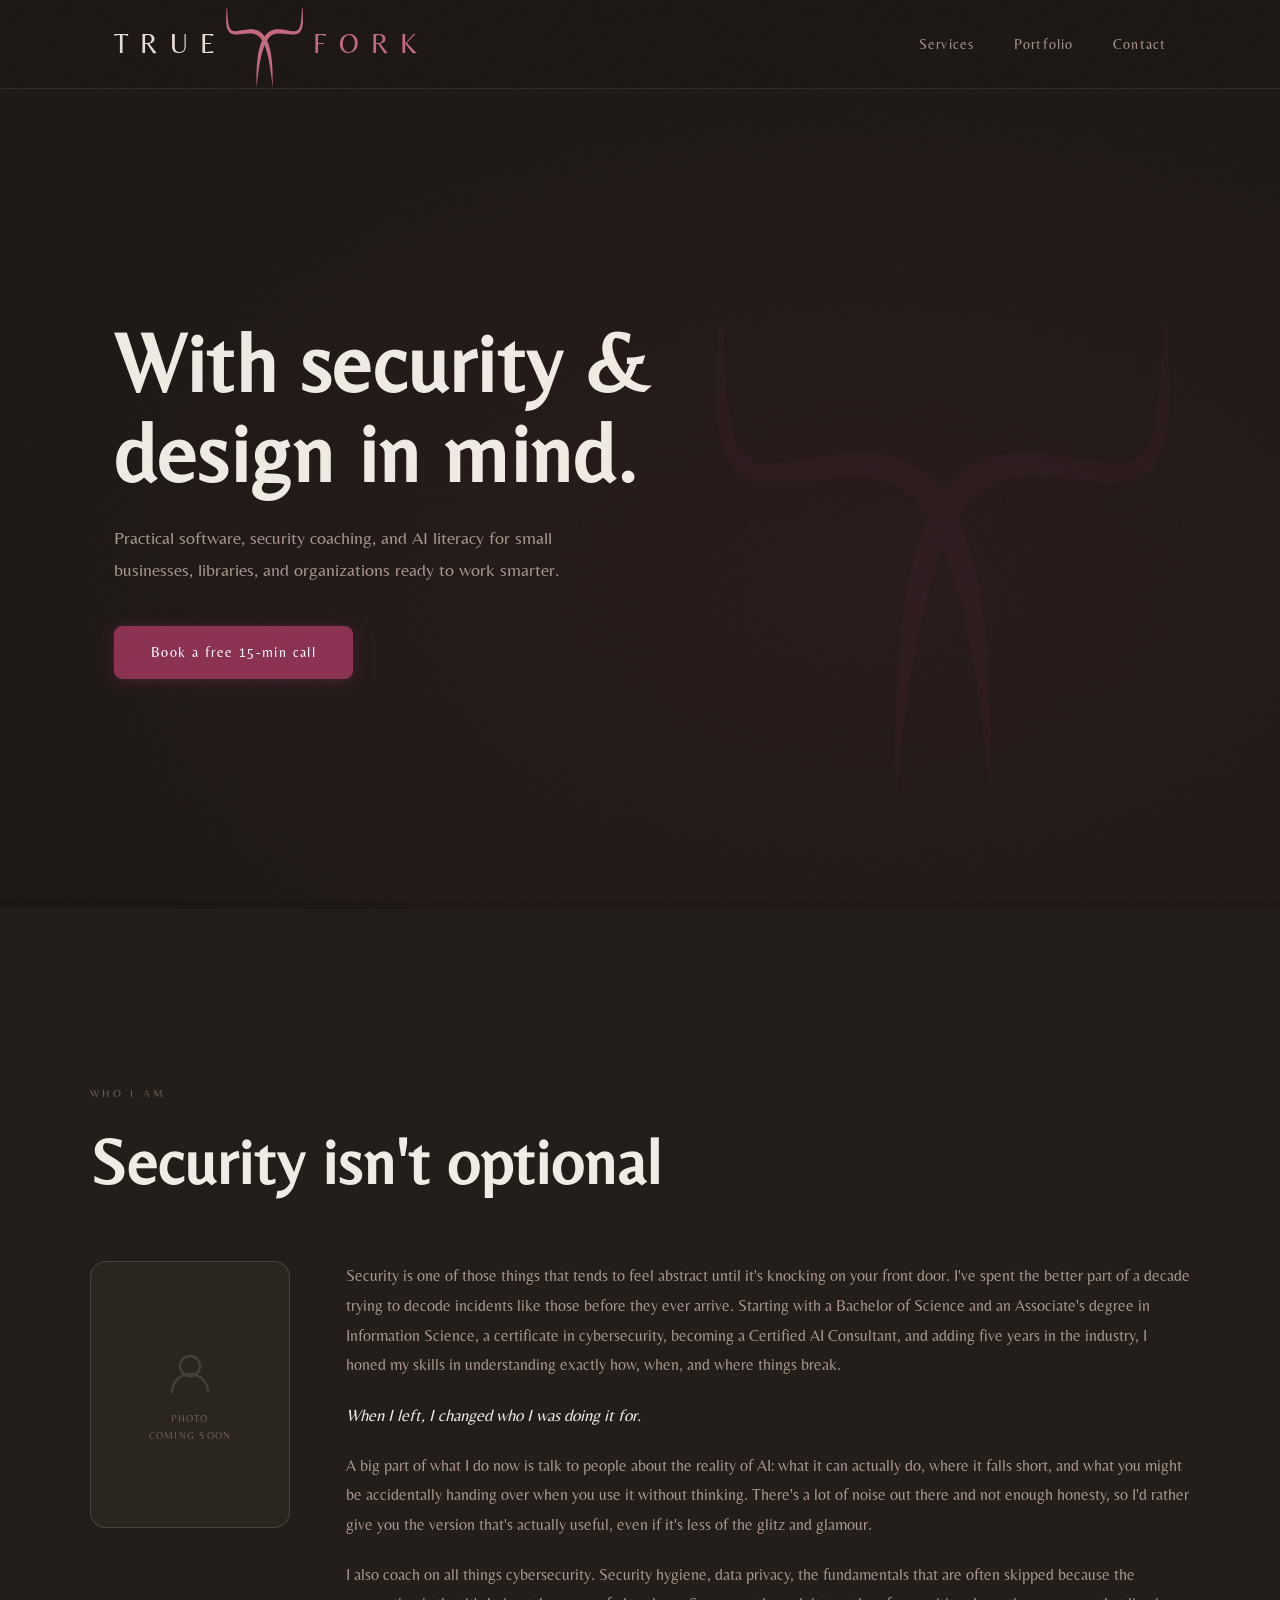
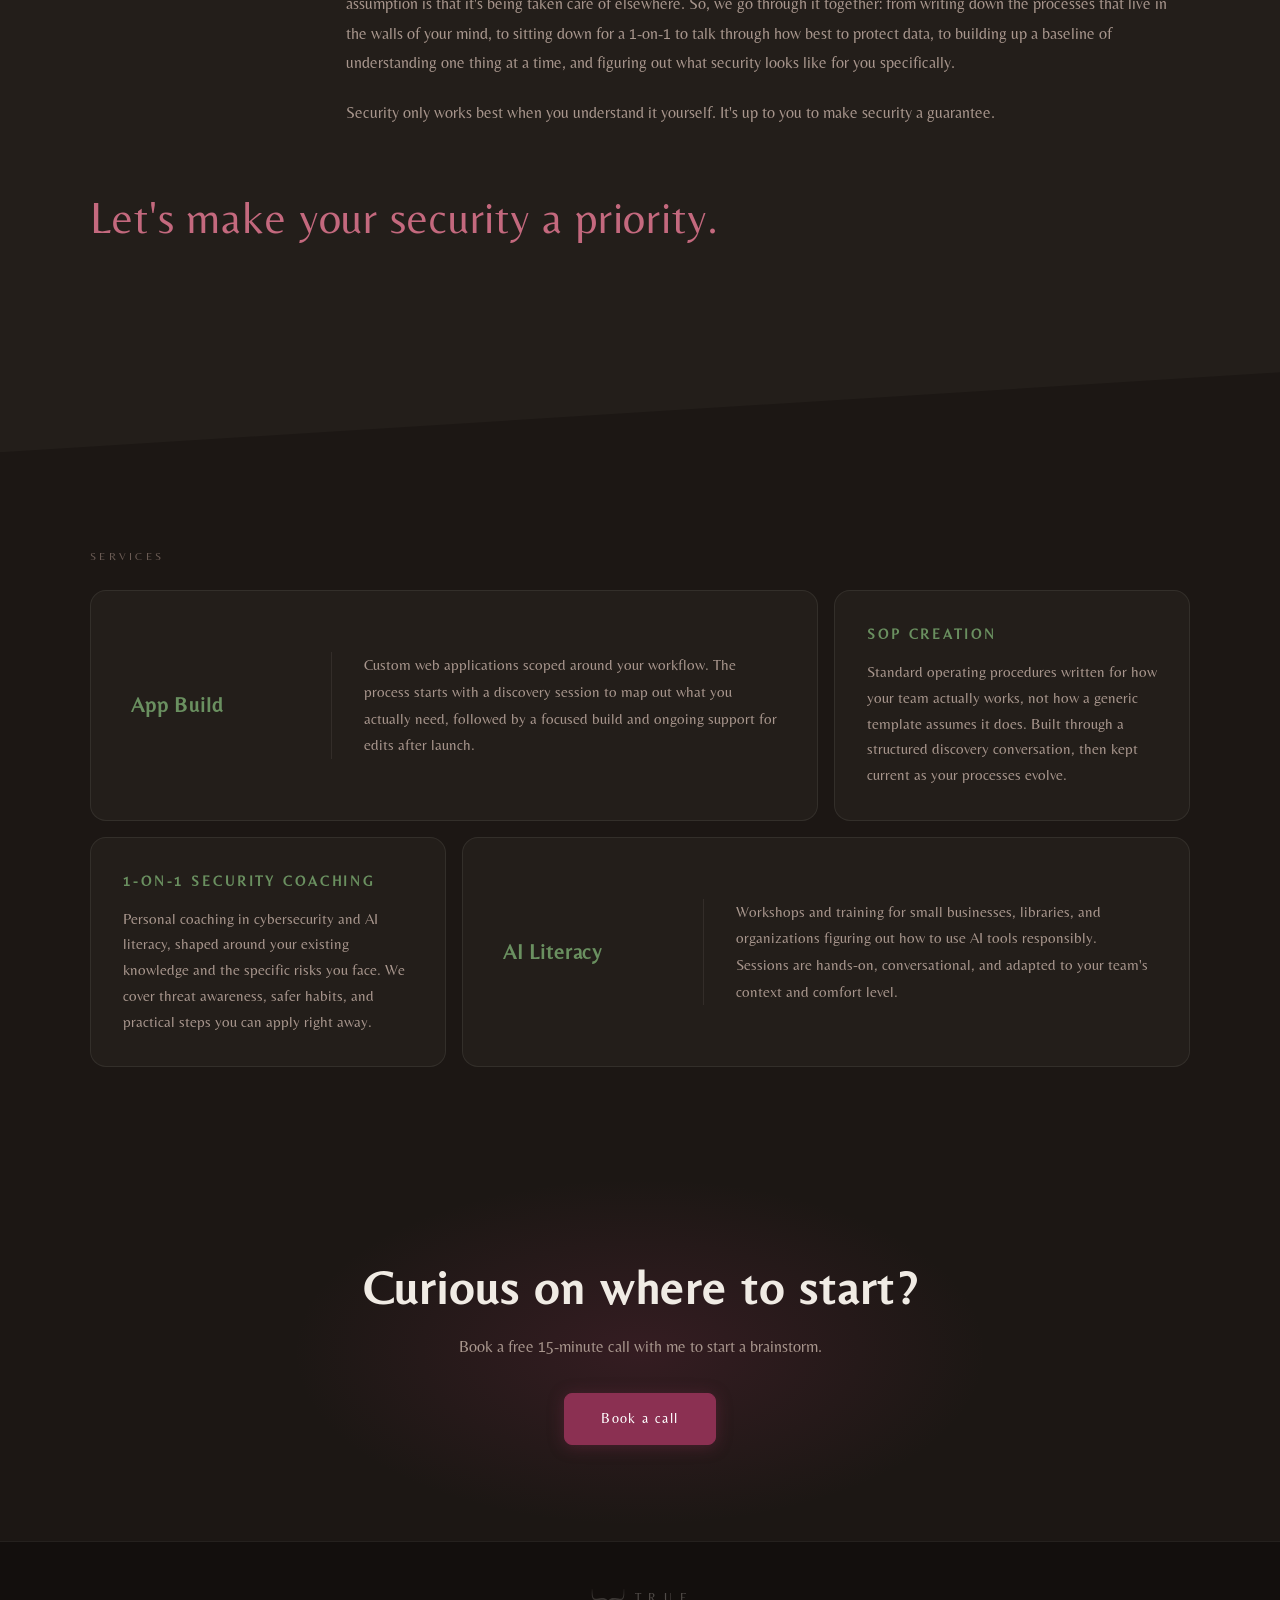
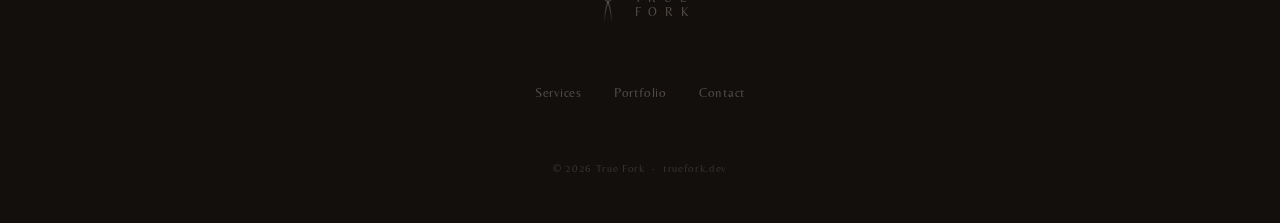
==== index.html @ 31371f42 "deploy: theselfstudy/truefork-src@282e611e99841d359eaeb8f380837d7faf328e7d" ====
<!DOCTYPE html>
<html lang="en">
<head>
  <meta charset="UTF-8">
  <meta name="viewport" content="width=device-width, initial-scale=1.0">
  <title>True Fork | With security &amp; design in mind.</title>
  <meta name="description" content="App development, SOP creation, security coaching, and AI literacy for small businesses, libraries, and organizations.">
  <link rel="preconnect" href="https://fonts.googleapis.com">
  <link rel="preconnect" href="https://fonts.gstatic.com" crossorigin>
  <link href="https://fonts.googleapis.com/css2?family=Belleza&display=swap" rel="stylesheet">
  <link rel="stylesheet" href="css/styles.css">
</head>
<body>

  <!-- ==================== HEADER ==================== -->
  <header>
    <nav>
      <a href="/" class="logo-link" aria-label="True Fork home">
        <span class="logo-true">T R U E</span>
        <svg class="logo-icon"
             id="fork-icon"
             viewBox="300 0 1200 1640"
             aria-hidden="true"
             focusable="false">
          <g class="tine-right">
          <path fill="currentColor" d="M1360.76,364.989l8.126,0.435c-0.099,1.333 -0.309,2.656 -0.408,3.988c-0.057,0.761 0.027,9.895 0.034,10.756c0.445,48.872 4.826,104.876 3.617,151.304c-1.654,63.552 -11.908,129.095 -62.617,156.01c-21.771,11.555 -42.832,11.836 -58.944,11.886c-34.491,0.108 -71.457,-4.331 -91.075,-6.533c-28.966,-3.252 -52.44,-5.823 -80.057,-6.206c-36.338,-0.504 -61.518,4.913 -83.503,14.813c-7.987,3.597 -27.406,13.107 -47.825,34.88c-1.133,1.209 -8.478,9.078 -16.068,19.234c-1.731,2.316 -9.658,12.922 -19.64,30.337c-3.822,6.668 -9.982,17.74 -19.67,39.404c-17.604,39.368 -28.422,77.781 -33.701,96.093c-12.764,44.276 -20.83,84 -26.016,109.715c-8.84,43.833 -14.304,79.631 -18.372,105.902c-11.871,76.682 -18.537,142.936 -21.925,175.036c-3.011,28.543 -5.079,50.992 -5.986,60.674c-1.429,-50.893 -1.626,-76.208 -1.585,-104.517c0.081,-56.565 1.423,-103.398 3.264,-141.899c0.281,-5.879 3.644,-68.616 10.134,-121.2c5.648,-45.767 11.76,-78.723 16.229,-100.288c0.011,-0.05 2.773,-13.076 6.826,-29.117c9.317,-36.87 18.413,-62.193 24.516,-77.783c3.023,-7.723 7.289,-17.107 7.959,-18.579c10.995,-24.183 19.922,-38.205 23.946,-44.453c13.939,-21.641 25.486,-33.844 30.56,-39.109c16.595,-17.219 34.011,-30.144 53.539,-40.058c13.611,-6.91 38.894,-17.978 78.789,-20.972c30.004,-2.252 57.022,0.932 64.73,1.81c29.343,3.346 59.828,9.209 94.956,14.944c9.422,1.538 37.754,6.133 62.861,6.927c28.581,0.904 43.603,-11.053 53.256,-23.536c23.376,-30.23 30.041,-85.275 33.849,-126.946c4.082,-44.665 5.55,-96.322 9.762,-137.424c0.079,-0.774 0.097,-0.769 0.158,-1.529c0.159,-1.998 0.122,-1.997 0.281,-3.999Z"/>
          </g>
          <g class="tine-left">
          <path fill="currentColor" d="M406.214,365.424l8.126,-0.435c0.106,1.332 0.175,2.667 0.281,3.999c0.341,4.285 1.777,14.244 4.4,57.335c1.86,30.554 3.756,69.145 7.913,105.045c7.513,64.87 23.005,109.754 56.305,122.741c14.143,5.516 28.584,4.4 36.515,3.932c25.348,-1.499 49.199,-5.56 76.808,-10.23c30.866,-5.222 66.692,-11.772 97.317,-13.362c29.551,-1.534 69.853,-0.389 108.245,16.173c28.98,12.503 48.027,29.117 58.737,39.478c13.417,12.98 22.514,24.868 29.202,34.361c13.097,18.59 20.983,34.289 23.956,40.206c1.296,2.58 8.105,16.135 14.83,32.897c4.937,12.305 9.71,26.765 10.486,29.116c9.825,29.768 16.525,57.743 20.7,76.763c0.059,0.266 2.55,11.917 5.495,28.238c8.606,47.699 12.738,87.889 13.528,95.57c4.109,39.963 6.839,80.965 8.006,107.119c0.593,13.294 3.494,78.307 2.801,166.323c-0.142,18.168 -0.844,47.202 -0.943,51.306c-0.243,10.073 -0.253,10.068 -0.552,20.718c-1.725,-18.416 -2.773,-30.44 -8.54,-84.897c-9.404,-88.802 -18.201,-143.274 -22.113,-168.454c-7.161,-46.094 -13.467,-78.134 -19.647,-107.93c-10.901,-52.556 -20.367,-84.496 -25.337,-101.569c-14.812,-50.886 -28.217,-80.199 -35.655,-96.13c-3.654,-7.828 -10.92,-22.993 -22.711,-41.688c-2.382,-3.777 -11.103,-17.705 -24.84,-32.968c-6.538,-7.263 -21.814,-23.18 -44.063,-34.606c-20.844,-10.705 -40.498,-13.969 -44.41,-14.656c-18.792,-3.3 -37.742,-3.709 -60.22,-2.775c-33.049,1.374 -67.903,6.51 -98.116,9.288c-7.946,0.731 -42.134,4.01 -71.552,2.764c-20.781,-0.881 -60.896,-6.964 -85.302,-52.268c-18.042,-33.49 -22.562,-79.116 -23.099,-126.616c-0.363,-32.143 2.544,-85.875 3.442,-119.583c0.386,-14.491 0.421,-23.715 0.417,-29.692c-0.001,-1.403 0.007,-1.403 -0.002,-1.525c-0.149,-2.002 -0.259,-1.988 -0.408,-3.988Z"/>
          </g>
        </svg>
        <span class="logo-fork">F O R K</span>
      </a>

      <button class="nav-toggle" aria-label="Toggle navigation" aria-expanded="false">
        <span></span>
        <span></span>
        <span></span>
      </button>

      <ul class="nav-links" role="list">
        <li><a href="#services">Services</a></li>
        <li><a href="portfolio.html">Portfolio</a></li>
        <li><a href="#contact">Contact</a></li>
      </ul>
    </nav>
  </header>

  <!-- ==================== MAIN ==================== -->
  <main>

    <!-- Hero -->
    <section class="hero">
      <div class="hero-content">
        <h1>With security &amp; design in mind.</h1>
        <p>Practical software, security coaching, and AI literacy for small businesses, libraries, and organizations ready to work smarter.</p>
        <a href="https://tidycal.com/truefork" class="btn btn-primary">Book a free 15-min call</a>
      </div>

      <!-- Large ghosted fork — decorative right anchor -->
      <div class="hero-decoration" aria-hidden="true">
        <svg viewBox="300 0 1200 1640" focusable="false">
          <path fill="currentColor" d="M1360.76,364.989l8.126,0.435c-0.099,1.333 -0.309,2.656 -0.408,3.988c-0.057,0.761 0.027,9.895 0.034,10.756c0.445,48.872 4.826,104.876 3.617,151.304c-1.654,63.552 -11.908,129.095 -62.617,156.01c-21.771,11.555 -42.832,11.836 -58.944,11.886c-34.491,0.108 -71.457,-4.331 -91.075,-6.533c-28.966,-3.252 -52.44,-5.823 -80.057,-6.206c-36.338,-0.504 -61.518,4.913 -83.503,14.813c-7.987,3.597 -27.406,13.107 -47.825,34.88c-1.133,1.209 -8.478,9.078 -16.068,19.234c-1.731,2.316 -9.658,12.922 -19.64,30.337c-3.822,6.668 -9.982,17.74 -19.67,39.404c-17.604,39.368 -28.422,77.781 -33.701,96.093c-12.764,44.276 -20.83,84 -26.016,109.715c-8.84,43.833 -14.304,79.631 -18.372,105.902c-11.871,76.682 -18.537,142.936 -21.925,175.036c-3.011,28.543 -5.079,50.992 -5.986,60.674c-1.429,-50.893 -1.626,-76.208 -1.585,-104.517c0.081,-56.565 1.423,-103.398 3.264,-141.899c0.281,-5.879 3.644,-68.616 10.134,-121.2c5.648,-45.767 11.76,-78.723 16.229,-100.288c0.011,-0.05 2.773,-13.076 6.826,-29.117c9.317,-36.87 18.413,-62.193 24.516,-77.783c3.023,-7.723 7.289,-17.107 7.959,-18.579c10.995,-24.183 19.922,-38.205 23.946,-44.453c13.939,-21.641 25.486,-33.844 30.56,-39.109c16.595,-17.219 34.011,-30.144 53.539,-40.058c13.611,-6.91 38.894,-17.978 78.789,-20.972c30.004,-2.252 57.022,0.932 64.73,1.81c29.343,3.346 59.828,9.209 94.956,14.944c9.422,1.538 37.754,6.133 62.861,6.927c28.581,0.904 43.603,-11.053 53.256,-23.536c23.376,-30.23 30.041,-85.275 33.849,-126.946c4.082,-44.665 5.55,-96.322 9.762,-137.424c0.079,-0.774 0.097,-0.769 0.158,-1.529c0.159,-1.998 0.122,-1.997 0.281,-3.999Z"/>
          <path fill="currentColor" d="M406.214,365.424l8.126,-0.435c0.106,1.332 0.175,2.667 0.281,3.999c0.341,4.285 1.777,14.244 4.4,57.335c1.86,30.554 3.756,69.145 7.913,105.045c7.513,64.87 23.005,109.754 56.305,122.741c14.143,5.516 28.584,4.4 36.515,3.932c25.348,-1.499 49.199,-5.56 76.808,-10.23c30.866,-5.222 66.692,-11.772 97.317,-13.362c29.551,-1.534 69.853,-0.389 108.245,16.173c28.98,12.503 48.027,29.117 58.737,39.478c13.417,12.98 22.514,24.868 29.202,34.361c13.097,18.59 20.983,34.289 23.956,40.206c1.296,2.58 8.105,16.135 14.83,32.897c4.937,12.305 9.71,26.765 10.486,29.116c9.825,29.768 16.525,57.743 20.7,76.763c0.059,0.266 2.55,11.917 5.495,28.238c8.606,47.699 12.738,87.889 13.528,95.57c4.109,39.963 6.839,80.965 8.006,107.119c0.593,13.294 3.494,78.307 2.801,166.323c-0.142,18.168 -0.844,47.202 -0.943,51.306c-0.243,10.073 -0.253,10.068 -0.552,20.718c-1.725,-18.416 -2.773,-30.44 -8.54,-84.897c-9.404,-88.802 -18.201,-143.274 -22.113,-168.454c-7.161,-46.094 -13.467,-78.134 -19.647,-107.93c-10.901,-52.556 -20.367,-84.496 -25.337,-101.569c-14.812,-50.886 -28.217,-80.199 -35.655,-96.13c-3.654,-7.828 -10.92,-22.993 -22.711,-41.688c-2.382,-3.777 -11.103,-17.705 -24.84,-32.968c-6.538,-7.263 -21.814,-23.18 -44.063,-34.606c-20.844,-10.705 -40.498,-13.969 -44.41,-14.656c-18.792,-3.3 -37.742,-3.709 -60.22,-2.775c-33.049,1.374 -67.903,6.51 -98.116,9.288c-7.946,0.731 -42.134,4.01 -71.552,2.764c-20.781,-0.881 -60.896,-6.964 -85.302,-52.268c-18.042,-33.49 -22.562,-79.116 -23.099,-126.616c-0.363,-32.143 2.544,-85.875 3.442,-119.583c0.386,-14.491 0.421,-23.715 0.417,-29.692c-0.001,-1.403 0.007,-1.403 -0.002,-1.525c-0.149,-2.002 -0.259,-1.988 -0.408,-3.988Z"/>
        </svg>
      </div>
    </section>

    <!-- Who I Am -->
    <section class="who-i-am">
      <div class="who-i-am-inner">

        <div class="who-i-am-lead">
          <span class="section-label">Who I Am</span>
          <h2 class="who-i-am-headline">Security isn't optional</h2>
        </div>

        <div class="who-i-am-columns">
          <div class="who-i-am-photo-wrap" aria-label="Photo placeholder">
            <svg width="52" height="52" viewBox="0 0 52 52" fill="none" aria-hidden="true">
              <circle cx="26" cy="20" r="10" stroke="currentColor" stroke-width="2.5"/>
              <path d="M8 46c0-9.941 8.059-18 18-18s18 8.059 18 18" stroke="currentColor" stroke-width="2.5" stroke-linecap="round"/>
            </svg>
            <span class="who-i-am-photo-label">Photo<br>coming soon</span>
          </div>

          <div class="who-i-am-text-col">
            <p>Security is one of those things that tends to feel abstract until it's knocking on your front door. I've spent the better part of a decade trying to decode incidents like those before they ever arrive. Starting with a Bachelor of Science and an Associate's degree in Information Science, a certificate in cybersecurity, becoming a Certified AI Consultant, and adding five years in the industry, I honed my skills in understanding exactly how, when, and where things break.</p>
            <p class="who-i-am-pivot">When I left, I changed who I was doing it for.</p>
            <p>A big part of what I do now is talk to people about the reality of AI: what it can actually do, where it falls short, and what you might be accidentally handing over when you use it without thinking. There's a lot of noise out there and not enough honesty, so I'd rather give you the version that's actually useful, even if it's less of the glitz and glamour.</p>
            <p>I also coach on all things cybersecurity. Security hygiene, data privacy, the fundamentals that are often skipped because the assumption is that it's being taken care of elsewhere. So, we go through it together: from writing down the processes that live in the walls of your mind, to sitting down for a 1-on-1 to talk through how best to protect data, to building up a baseline of understanding one thing at a time, and figuring out what security looks like for you specifically.</p>
            <p>Security only works best when you understand it yourself. It's up to you to make security a guarantee.</p>
          </div>
        </div>

        <p class="who-i-am-coda">Let's make your security a priority.</p>

      </div>
    </section>

    <!-- Services -->
    <section id="services" class="services">
      <div class="services-inner">
        <span class="section-label">Services</span>
        <div class="services-bento">

          <article class="service-card">
            <h3 class="service-name">App Build</h3>
            <p class="service-desc">Custom web applications scoped around your workflow. The process starts with a discovery session to map out what you actually need, followed by a focused build and ongoing support for edits after launch.</p>
          </article>

          <article class="service-card">
            <h3 class="service-name">SOP Creation</h3>
            <p class="service-desc">Standard operating procedures written for how your team actually works, not how a generic template assumes it does. Built through a structured discovery conversation, then kept current as your processes evolve.</p>
          </article>

          <article class="service-card">
            <h3 class="service-name">1-on-1 Security Coaching</h3>
            <p class="service-desc">Personal coaching in cybersecurity and AI literacy, shaped around your existing knowledge and the specific risks you face. We cover threat awareness, safer habits, and practical steps you can apply right away.</p>
          </article>

          <article class="service-card">
            <h3 class="service-name">AI Literacy</h3>
            <p class="service-desc">Workshops and training for small businesses, libraries, and organizations figuring out how to use AI tools responsibly. Sessions are hands-on, conversational, and adapted to your team's context and comfort level.</p>
          </article>

        </div>
      </div>
    </section>

    <!-- Contact / CTA -->
    <section id="contact" class="contact">
      <div class="contact-inner">
        <h2>Curious on where to start?</h2>
        <p>Book a free 15-minute call with me to start a brainstorm.</p>
        <a href="https://tidycal.com/truefork" class="btn btn-primary">Book a call</a>
      </div>
    </section>

  </main>

  <!-- ==================== FOOTER ==================== -->
  <footer>
    <div class="footer-inner">
      <a href="/" class="footer-logo" aria-label="True Fork home">
        <svg viewBox="350 40 1100 1640" aria-hidden="true" focusable="false">
          <path fill="currentColor" d="M1360.76,364.989l8.126,0.435c-0.099,1.333 -0.309,2.656 -0.408,3.988c-0.057,0.761 0.027,9.895 0.034,10.756c0.445,48.872 4.826,104.876 3.617,151.304c-1.654,63.552 -11.908,129.095 -62.617,156.01c-21.771,11.555 -42.832,11.836 -58.944,11.886c-34.491,0.108 -71.457,-4.331 -91.075,-6.533c-28.966,-3.252 -52.44,-5.823 -80.057,-6.206c-36.338,-0.504 -61.518,4.913 -83.503,14.813c-7.987,3.597 -27.406,13.107 -47.825,34.88c-1.133,1.209 -8.478,9.078 -16.068,19.234c-1.731,2.316 -9.658,12.922 -19.64,30.337c-3.822,6.668 -9.982,17.74 -19.67,39.404c-17.604,39.368 -28.422,77.781 -33.701,96.093c-12.764,44.276 -20.83,84 -26.016,109.715c-8.84,43.833 -14.304,79.631 -18.372,105.902c-11.871,76.682 -18.537,142.936 -21.925,175.036c-3.011,28.543 -5.079,50.992 -5.986,60.674c-1.429,-50.893 -1.626,-76.208 -1.585,-104.517c0.081,-56.565 1.423,-103.398 3.264,-141.899c0.281,-5.879 3.644,-68.616 10.134,-121.2c5.648,-45.767 11.76,-78.723 16.229,-100.288c0.011,-0.05 2.773,-13.076 6.826,-29.117c9.317,-36.87 18.413,-62.193 24.516,-77.783c3.023,-7.723 7.289,-17.107 7.959,-18.579c10.995,-24.183 19.922,-38.205 23.946,-44.453c13.939,-21.641 25.486,-33.844 30.56,-39.109c16.595,-17.219 34.011,-30.144 53.539,-40.058c13.611,-6.91 38.894,-17.978 78.789,-20.972c30.004,-2.252 57.022,0.932 64.73,1.81c29.343,3.346 59.828,9.209 94.956,14.944c9.422,1.538 37.754,6.133 62.861,6.927c28.581,0.904 43.603,-11.053 53.256,-23.536c23.376,-30.23 30.041,-85.275 33.849,-126.946c4.082,-44.665 5.55,-96.322 9.762,-137.424c0.079,-0.774 0.097,-0.769 0.158,-1.529c0.159,-1.998 0.122,-1.997 0.281,-3.999Z"/>
          <path fill="currentColor" d="M406.214,365.424l8.126,-0.435c0.106,1.332 0.175,2.667 0.281,3.999c0.341,4.285 1.777,14.244 4.4,57.335c1.86,30.554 3.756,69.145 7.913,105.045c7.513,64.87 23.005,109.754 56.305,122.741c14.143,5.516 28.584,4.4 36.515,3.932c25.348,-1.499 49.199,-5.56 76.808,-10.23c30.866,-5.222 66.692,-11.772 97.317,-13.362c29.551,-1.534 69.853,-0.389 108.245,16.173c28.98,12.503 48.027,29.117 58.737,39.478c13.417,12.98 22.514,24.868 29.202,34.361c13.097,18.59 20.983,34.289 23.956,40.206c1.296,2.58 8.105,16.135 14.83,32.897c4.937,12.305 9.71,26.765 10.486,29.116c9.825,29.768 16.525,57.743 20.7,76.763c0.059,0.266 2.55,11.917 5.495,28.238c8.606,47.699 12.738,87.889 13.528,95.57c4.109,39.963 6.839,80.965 8.006,107.119c0.593,13.294 3.494,78.307 2.801,166.323c-0.142,18.168 -0.844,47.202 -0.943,51.306c-0.243,10.073 -0.253,10.068 -0.552,20.718c-1.725,-18.416 -2.773,-30.44 -8.54,-84.897c-9.404,-88.802 -18.201,-143.274 -22.113,-168.454c-7.161,-46.094 -13.467,-78.134 -19.647,-107.93c-10.901,-52.556 -20.367,-84.496 -25.337,-101.569c-14.812,-50.886 -28.217,-80.199 -35.655,-96.13c-3.654,-7.828 -10.92,-22.993 -22.711,-41.688c-2.382,-3.777 -11.103,-17.705 -24.84,-32.968c-6.538,-7.263 -21.814,-23.18 -44.063,-34.606c-20.844,-10.705 -40.498,-13.969 -44.41,-14.656c-18.792,-3.3 -37.742,-3.709 -60.22,-2.775c-33.049,1.374 -67.903,6.51 -98.116,9.288c-7.946,0.731 -42.134,4.01 -71.552,2.764c-20.781,-0.881 -60.896,-6.964 -85.302,-52.268c-18.042,-33.49 -22.562,-79.116 -23.099,-126.616c-0.363,-32.143 2.544,-85.875 3.442,-119.583c0.386,-14.491 0.421,-23.715 0.417,-29.692c-0.001,-1.403 0.007,-1.403 -0.002,-1.525c-0.149,-2.002 -0.259,-1.988 -0.408,-3.988Z"/>
        </svg>
        <div class="footer-logo-text">
          <span>T R U E</span>
          <span>F O R K</span>
        </div>
      </a>

      <nav aria-label="Footer navigation">
        <ul class="footer-nav">
          <li><a href="#services">Services</a></li>
          <li><a href="portfolio.html">Portfolio</a></li>
          <li><a href="#contact">Contact</a></li>
        </ul>
      </nav>

      <p class="footer-copy">&copy; 2026 True Fork &nbsp;&middot;&nbsp; truefork.dev</p>
    </div>
  </footer>

  <script src="js/main.js"></script>
</body>
</html>
---- css/styles.css ----
/* ============================================================
   TRUE FORK — styles.css
   truefork.dev
   Direction C: Warm luxury dark
   ============================================================ */

:root {
  --draw-speed: 1.2s;

  /* ---- Colors ---- */
  --color-bg:         #1c1714;
  --color-surface:    #231e1a;
  --color-surface-2:  #2b2520;
  --color-border:     rgba(240, 235, 228, 0.08);
  --color-border-mod: rgba(240, 235, 228, 0.15);

  --color-text:       #f0ebe4;
  --color-text-muted: #a8968d;
  --color-text-dim:   #6b5c55;

  --color-accent:     #8B3052;
  --color-teal:       #5B8A9E;
  --color-green:      #6A9060;
  --color-glow:       rgba(139, 48, 82, 0.22);

  /* Logo */
  --logo-true: #e8ddd6;
  --logo-fork: #c4697e;

  /* ---- Typography ---- */
  --font: 'Belleza', Georgia, serif;

  /* ---- Spacing ---- */
  --space-sm: 1rem;
  --space-md: 2rem;
  --space-lg: 4rem;
  --space-xl: 6rem;

  /* ---- Layout ---- */
  --max-w:    1100px;
  --radius:   8px;
  --radius-lg: 16px;
  --diag:     80px;
}

/* ============================================================
   RESET
   ============================================================ */

*, *::before, *::after { box-sizing: border-box; margin: 0; padding: 0; }
html { scroll-behavior: smooth; }

body {
  font-family: var(--font);
  background: var(--color-bg);
  color: var(--color-text);
  line-height: 1.65;
  font-size: 1rem;
}

/* Grain texture overlay */
body::after {
  content: '';
  position: fixed;
  inset: 0;
  z-index: 9998;
  pointer-events: none;
  opacity: 0.038;
  background-image: url("data:image/svg+xml,%3Csvg xmlns=%22http://www.w3.org/2000/svg%22 width=%22300%22 height=%22300%22%3E%3Cfilter id=%22noise%22%3E%3CfeTurbulence type=%22fractalNoise%22 baseFrequency=%220.75%22 numOctaves=%224%22 stitchTiles=%22stitch%22/%3E%3C/filter%3E%3Crect width=%22300%22 height=%22300%22 filter=%22url(%23noise)%22/%3E%3C/svg%3E");
}

img, svg { display: block; max-width: 100%; }
a { color: inherit; }
ul { list-style: none; }
button { cursor: pointer; font-family: inherit; background: none; border: none; }

/* ============================================================
   HEADER / NAV
   ============================================================ */

header {
  position: sticky;
  top: 0;
  z-index: 100;
  background: rgba(28, 23, 20, 0.82);
  backdrop-filter: blur(18px);
  -webkit-backdrop-filter: blur(18px);
  border-bottom: 1px solid var(--color-border);
}

nav {
  max-width: var(--max-w);
  margin: 0 auto;
  padding: 0 1.5rem;
  height: 88px;
  display: flex;
  align-items: center;
  gap: 1.5rem;
  position: relative;
  overflow: hidden;
}

/* ---- Logo ---- */

.logo-link {
  display: flex;
  align-items: center;
  gap: 0;
  text-decoration: none;
  flex-shrink: 0;
}

.logo-icon {
  width: auto;
  height: 130px;
  flex-shrink: 0;
  color: var(--logo-fork);
}

@keyframes tine-reveal {
  from { clip-path: inset(0 100% 0 0); }
  to   { clip-path: inset(0 0%   0 0); }
}

.logo-icon.is-drawing .tine-left {
  animation: tine-reveal calc(var(--draw-speed) * 0.7)
             cubic-bezier(0.4, 0, 0.2, 1) 0s backwards;
}

.logo-icon.is-drawing .tine-right {
  animation: tine-reveal calc(var(--draw-speed) * 0.7)
             cubic-bezier(0.4, 0, 0.2, 1)
             calc(var(--draw-speed) * 0.35) backwards;
}

.logo-true,
.logo-fork {
  line-height: 1;
}

.logo-true {
  font-size: 1.7rem;
  letter-spacing: 0.10em;
  color: var(--logo-true);
}

.logo-fork {
  font-size: 1.7rem;
  letter-spacing: 0.10em;
  color: var(--logo-fork);
}

/* ---- Nav links ---- */

.nav-links {
  display: flex;
  gap: 2.5rem;
  margin-left: auto;
}

.nav-links a {
  text-decoration: none;
  font-size: 0.875rem;
  letter-spacing: 0.08em;
  color: var(--color-text-muted);
  transition: color 0.2s;
  position: relative;
  padding-bottom: 2px;
}

.nav-links a::after {
  content: '';
  position: absolute;
  bottom: 0;
  left: 0;
  width: 0;
  height: 1px;
  background: var(--color-accent);
  transition: width 0.25s ease;
}

.nav-links a:hover                    { color: var(--color-text); }
.nav-links a:hover::after             { width: 100%; }
.nav-links a[aria-current="page"]     { color: var(--color-text); }
.nav-links a[aria-current="page"]::after { width: 100%; }

/* ---- Hamburger ---- */

.nav-toggle {
  display: none;
  flex-direction: column;
  justify-content: center;
  gap: 5px;
  padding: 4px;
  margin-left: auto;
  width: 32px;
  height: 32px;
}

.nav-toggle span {
  display: block;
  width: 22px;
  height: 2px;
  background: var(--color-text-muted);
  border-radius: 2px;
  transition: transform 0.3s ease, opacity 0.3s ease;
}

@media (max-width: 640px) {
  .nav-toggle { display: flex; }

  .nav-links {
    display: none;
    position: absolute;
    top: 100%;
    left: 0;
    right: 0;
    background: rgba(28, 23, 20, 0.97);
    backdrop-filter: blur(18px);
    flex-direction: column;
    gap: 0;
    border-bottom: 1px solid var(--color-border);
    padding: 0.5rem 0;
  }

  .nav-links.is-open { display: flex; }

  .nav-links a {
    display: block;
    padding: 0.875rem 1.5rem;
  }

  .nav-toggle.is-open span:nth-child(1) { transform: translateY(7px)  rotate(45deg);  }
  .nav-toggle.is-open span:nth-child(2) { opacity: 0; transform: scaleX(0); }
  .nav-toggle.is-open span:nth-child(3) { transform: translateY(-7px) rotate(-45deg); }
}

/* ============================================================
   HERO
   ============================================================ */

.hero {
  min-height: 100vh;
  display: flex;
  align-items: center;
  padding: 8rem 0 calc(var(--space-xl) + var(--diag) + 2rem);
  position: relative;
  overflow: hidden;
  background:
    radial-gradient(ellipse 70% 60% at 68% 55%, rgba(139, 48, 82, 0.1) 0%, transparent 100%),
    var(--color-bg);
  clip-path: polygon(0 0, 100% 0, 100% calc(100% - var(--diag)), 0 100%);
}

.hero-content {
  max-width: var(--max-w);
  width: 100%;
  margin: 0 auto;
  padding: 0 1.5rem;
  position: relative;
  z-index: 1;
}

.hero h1 {
  font-size: clamp(2.75rem, 6.5vw, 5.25rem);
  letter-spacing: 0.015em;
  line-height: 1.08;
  color: var(--color-text);
  margin-bottom: 1.5rem;
  max-width: 600px;
}

.hero p {
  font-size: clamp(1rem, 2vw, 1.1rem);
  color: var(--color-text-muted);
  max-width: 460px;
  margin-bottom: 2.5rem;
  line-height: 1.8;
}

/* Large ghosted fork — decorative right-side anchor */
.hero-decoration {
  position: absolute;
  right: 4%;
  top: 50%;
  transform: translateY(-50%);
  width: 44vw;
  max-width: 560px;
  color: var(--color-accent);
  opacity: 0.07;
  pointer-events: none;
  user-select: none;
}

.hero-decoration svg {
  width: 100%;
  height: auto;
}

@media (max-width: 768px) {
  .hero-decoration { opacity: 0.04; width: 70vw; right: -10%; }
}

@media (max-width: 480px) {
  .hero-decoration { display: none; }
}

/* ============================================================
   BUTTONS
   ============================================================ */

.btn {
  display: inline-block;
  padding: 0.85rem 2.25rem;
  font-family: var(--font);
  font-size: 0.875rem;
  letter-spacing: 0.1em;
  text-decoration: none;
  border-radius: var(--radius);
  transition: background 0.2s, color 0.2s, transform 0.15s, box-shadow 0.2s;
  border: 1.5px solid transparent;
}

.btn:hover  { transform: translateY(-2px); }
.btn:active { transform: translateY(0); }

.btn-primary {
  background: var(--color-accent);
  color: #fff;
  border-color: var(--color-accent);
  box-shadow: 0 2px 16px rgba(139, 48, 82, 0.35);
}

.btn-primary:hover {
  background: #9e3660;
  border-color: #9e3660;
  box-shadow: 0 6px 28px rgba(139, 48, 82, 0.5);
}

.btn-outline {
  background: transparent;
  color: var(--color-text);
  border-color: var(--color-border-mod);
}

.btn-outline:hover {
  background: var(--color-surface-2);
  border-color: rgba(240, 235, 228, 0.28);
}

/* ============================================================
   SECTION LABEL (eyebrow)
   ============================================================ */

.section-label {
  display: block;
  font-size: 0.68rem;
  letter-spacing: 0.3em;
  text-transform: uppercase;
  color: var(--color-text-dim);
  margin-bottom: 1.5rem;
}

/* ============================================================
   WHO I AM
   ============================================================ */

.who-i-am {
  background: var(--color-surface);
  padding: calc(var(--space-xl) + var(--diag)) 1.5rem calc(var(--space-xl) + var(--diag) + 2rem);
  margin-top: calc(-1 * var(--diag));
  position: relative;
  clip-path: polygon(0 0, 100% 0, 100% calc(100% - var(--diag)), 0 100%);
}

.who-i-am-inner {
  max-width: var(--max-w);
  margin: 0 auto;
}

.who-i-am-lead {
  margin-bottom: var(--space-lg);
}

.who-i-am-headline {
  font-size: clamp(2.25rem, 5vw, 4rem);
  letter-spacing: 0.015em;
  line-height: 1.1;
  color: var(--color-text);
}

.who-i-am-columns {
  display: grid;
  grid-template-columns: 200px 1fr;
  gap: 3.5rem;
  align-items: start;
  margin-bottom: var(--space-lg);
}

.who-i-am-photo-wrap {
  aspect-ratio: 3/4;
  border: 1px solid var(--color-border-mod);
  border-radius: var(--radius-lg);
  background: var(--color-surface-2);
  display: flex;
  flex-direction: column;
  align-items: center;
  justify-content: center;
  gap: 0.75rem;
  color: var(--color-text-muted);
}

.who-i-am-photo-wrap svg { opacity: 0.22; }

.who-i-am-photo-label {
  font-size: 0.63rem;
  letter-spacing: 0.12em;
  text-transform: uppercase;
  text-align: center;
  line-height: 1.7;
  color: var(--color-text-dim);
}

.who-i-am-text-col {
  display: flex;
  flex-direction: column;
  gap: 1.25rem;
}

.who-i-am-text-col p {
  font-size: 1rem;
  color: var(--color-text-muted);
  line-height: 1.85;
}

.who-i-am-pivot {
  font-size: 1.05rem !important;
  color: var(--color-text) !important;
  font-style: italic;
}

.pull-quote {
  font-size: clamp(1.5rem, 3.5vw, 2.5rem);
  letter-spacing: 0.02em;
  line-height: 1.3;
  color: var(--color-accent);
  border-left: 2px solid var(--color-accent);
  padding: 0.25rem 0 0.25rem 1.75rem;
  margin: var(--space-md) 0;
  font-style: italic;
  max-width: 820px;
}

.who-i-am-closer {
  display: flex;
  flex-direction: column;
  gap: 1.25rem;
  max-width: 720px;
}

.who-i-am-closer p {
  font-size: 1rem;
  color: var(--color-text-muted);
  line-height: 1.85;
}

.who-i-am-coda {
  font-size: clamp(1.75rem, 3.5vw, 2.75rem);
  color: var(--logo-fork);
  line-height: 1.2;
  letter-spacing: 0.02em;
  margin-top: 0.5rem;
}

@media (max-width: 640px) {
  .who-i-am-columns {
    grid-template-columns: 1fr;
  }
  .who-i-am-photo-wrap {
    aspect-ratio: 4/3;
    max-width: 200px;
  }
}

/* ============================================================
   SERVICES
   ============================================================ */

.services {
  background: var(--color-bg);
  padding: calc(var(--space-xl) + var(--diag)) 1.5rem var(--space-xl);
  margin-top: calc(-1 * var(--diag));
}

.services-inner {
  max-width: var(--max-w);
  margin: 0 auto;
}

/* Bento grid — diagonal offset layout */
.services-bento {
  display: grid;
  grid-template-columns: repeat(3, 1fr);
  gap: 1rem;
}

.service-card:nth-child(1) { grid-column: span 2; }
.service-card:nth-child(2) { grid-column: span 1; }
.service-card:nth-child(3) { grid-column: span 1; }
.service-card:nth-child(4) { grid-column: span 2; }

.service-card {
  background: var(--color-surface);
  border: 1px solid var(--color-border);
  border-radius: var(--radius-lg);
  padding: 2rem;
  display: flex;
  flex-direction: column;
  gap: 0.75rem;
  opacity: 0;
  transform: translateY(22px);
  transition: border-color 0.25s, box-shadow 0.25s,
              opacity 0.55s ease, transform 0.55s ease;
}

.service-card:hover {
  border-color: rgba(139, 48, 82, 0.3);
  box-shadow: 0 8px 40px rgba(0, 0, 0, 0.4),
              0 0 0 1px rgba(139, 48, 82, 0.1);
}

.service-card.is-visible { opacity: 1; transform: translateY(0); }

.service-card:nth-child(1).is-visible { transition-delay: 0ms; }
.service-card:nth-child(2).is-visible { transition-delay: 100ms; }
.service-card:nth-child(3).is-visible { transition-delay: 200ms; }
.service-card:nth-child(4).is-visible { transition-delay: 300ms; }

@media (max-width: 640px) {
  .services-bento { grid-template-columns: 1fr; }
  .service-card:nth-child(n) { grid-column: span 1; }
}

.service-name {
  font-size: 0.9rem;
  letter-spacing: 0.2em;
  text-transform: uppercase;
  color: var(--color-green);
}

.service-desc {
  font-size: 0.92rem;
  color: var(--color-text-muted);
  line-height: 1.75;
  flex: 1;
}

/* Wide cards (1st and 4th) — horizontal split layout */
.service-card:nth-child(1),
.service-card:nth-child(4) {
  flex-direction: row;
  align-items: center;
  gap: 0;
  padding: 2.25rem 2.5rem;
}

.service-card:nth-child(1) .service-name,
.service-card:nth-child(4) .service-name {
  flex: 0 0 200px;
  font-size: 1.3rem;
  letter-spacing: 0.04em;
  text-transform: none;
  line-height: 1.25;
  padding-right: 2rem;
  padding-top: 0.1rem;
}

.service-card:nth-child(1) .service-desc,
.service-card:nth-child(4) .service-desc {
  flex: 1;
  font-size: 0.95rem;
  border-left: 1px solid var(--color-border);
  padding-left: 2rem;
}

@media (max-width: 640px) {
  .service-card:nth-child(1),
  .service-card:nth-child(4) {
    flex-direction: column;
    padding: 2rem;
    gap: 0.75rem;
  }

  .service-card:nth-child(1) .service-name,
  .service-card:nth-child(4) .service-name {
    flex: unset;
    font-size: 0.78rem;
    letter-spacing: 0.2em;
    text-transform: uppercase;
    padding-right: 0;
    padding-top: 0;
  }

  .service-card:nth-child(1) .service-desc,
  .service-card:nth-child(4) .service-desc {
    border-left: none;
    padding-left: 0;
  }
}

/* ============================================================
   CONTACT / CTA
   ============================================================ */

.contact {
  padding: var(--space-xl) 1.5rem;
  text-align: center;
  position: relative;
  overflow: hidden;
  background: var(--color-bg);
}

/* Burgundy radial glow behind CTA */
.contact::before {
  content: '';
  position: absolute;
  left: 50%;
  top: 50%;
  transform: translate(-50%, -50%);
  width: 700px;
  height: 350px;
  background: radial-gradient(ellipse, var(--color-glow) 0%, transparent 70%);
  pointer-events: none;
}

.contact-inner {
  max-width: 560px;
  margin: 0 auto;
  position: relative;
  z-index: 1;
}

.contact h2 {
  font-size: clamp(1.75rem, 4vw, 3rem);
  letter-spacing: 0.04em;
  color: var(--color-text);
  margin-bottom: 1rem;
  line-height: 1.2;
}

.contact p {
  font-size: 1rem;
  color: var(--color-text-muted);
  margin-bottom: 2rem;
  line-height: 1.75;
}

/* ============================================================
   FOOTER
   ============================================================ */

footer {
  background: #130f0d;
  padding: 2.75rem 1.5rem;
  border-top: 1px solid var(--color-border);
}

.footer-inner {
  max-width: var(--max-w);
  margin: 0 auto;
  display: flex;
  flex-direction: column;
  align-items: center;
  gap: 1.5rem;
}

.footer-logo {
  display: flex;
  align-items: center;
  gap: 0.5rem;
  text-decoration: none;
  height: 38px;
  overflow: hidden;
}

.footer-logo svg {
  width: auto;
  height: 55px;
  color: rgba(240, 235, 228, 0.18);
}

.footer-logo-text {
  display: flex;
  flex-direction: column;
  line-height: 1;
  gap: 0.15em;
}

.footer-logo-text span {
  font-family: var(--font);
  font-size: 0.75rem;
  letter-spacing: 0.2em;
  color: rgba(240, 235, 228, 0.28);
}

.footer-nav {
  display: flex;
  gap: 2rem;
  flex-wrap: wrap;
  justify-content: center;
}

.footer-nav a {
  font-size: 0.8rem;
  letter-spacing: 0.06em;
  text-decoration: none;
  color: rgba(240, 235, 228, 0.28);
  transition: color 0.2s;
}

.footer-nav a:hover { color: rgba(240, 235, 228, 0.7); }

.footer-copy {
  font-size: 0.7rem;
  color: rgba(240, 235, 228, 0.16);
  letter-spacing: 0.06em;
}

/* ============================================================
   PORTFOLIO PAGE
   ============================================================ */

.portfolio-hero {
  padding: var(--space-xl) 1.5rem var(--space-md);
  text-align: center;
  max-width: 680px;
  margin: 0 auto;
}

.portfolio-hero h1 {
  font-size: clamp(1.75rem, 4vw, 3rem);
  letter-spacing: 0.06em;
  color: var(--color-text);
  margin-bottom: 1rem;
}

.portfolio-hero p {
  font-size: 1rem;
  color: var(--color-text-muted);
  line-height: 1.75;
}

.portfolio-grid {
  max-width: 900px;
  margin: 0 auto;
  padding: 0 1.5rem var(--space-xl);
  display: grid;
  gap: 1.25rem;
}

/* ---- App cards ---- */

.app-card {
  background: var(--color-surface);
  border: 1px solid var(--color-border);
  border-radius: var(--radius-lg);
  padding: 2rem;
  display: grid;
  grid-template-columns: 1fr auto;
  gap: 1.5rem;
  align-items: start;
  transition: border-color 0.2s, box-shadow 0.2s;
}

.app-card:hover {
  border-color: rgba(91, 138, 158, 0.3);
  box-shadow: 0 6px 32px rgba(0, 0, 0, 0.4);
}

.app-icon {
  display: inline-flex;
  align-items: center;
  justify-content: center;
  width: 72px;
  height: 72px;
  background: var(--color-surface-2);
  border: 1px solid var(--color-border-mod);
  border-radius: var(--radius);
  margin-bottom: 1.25rem;
  padding: 12px;
  flex-shrink: 0;
}

.app-icon svg {
  filter: brightness(1.7) saturate(1.15);
}

.app-name {
  font-size: 1.15rem;
  letter-spacing: 0.06em;
  color: var(--color-text);
  margin-bottom: 0.4rem;
}

.app-desc {
  font-size: 0.9rem;
  color: var(--color-text-muted);
  line-height: 1.75;
  margin-bottom: 1.1rem;
  max-width: 520px;
}

.app-tags {
  display: flex;
  gap: 0.45rem;
  flex-wrap: wrap;
  margin-bottom: 1.25rem;
}

.tag {
  font-size: 0.68rem;
  letter-spacing: 0.08em;
  text-transform: uppercase;
  padding: 0.25rem 0.65rem;
  border-radius: 999px;
  background: var(--color-surface-2);
  color: var(--color-green);
  border: 1px solid rgba(106, 144, 96, 0.22);
}

.app-links {
  display: flex;
  gap: 0.75rem;
  flex-wrap: wrap;
}

.app-card-meta {
  display: flex;
  flex-direction: column;
  align-items: flex-end;
  gap: 0.5rem;
  padding-top: 0.25rem;
}

.privacy-badge {
  font-size: 0.65rem;
  letter-spacing: 0.1em;
  text-transform: uppercase;
  color: var(--color-text-dim);
  border: 1px solid var(--color-border-mod);
  padding: 0.2rem 0.6rem;
  border-radius: 999px;
  white-space: nowrap;
}

.app-card.coming-soon {
  background: var(--color-bg);
  border-style: dashed;
  border-color: var(--color-border);
}

.app-card.coming-soon .app-name { color: var(--color-text-muted); }

@media (max-width: 540px) {
  .app-card { grid-template-columns: 1fr; }
  .app-card-meta { align-items: flex-start; }
}

/* ============================================================
   REDUCED MOTION
   ============================================================ */

@media (prefers-reduced-motion: reduce) {
  .service-card {
    opacity: 1;
    transform: none;
    transition: border-color 0.2s, box-shadow 0.2s;
  }
}
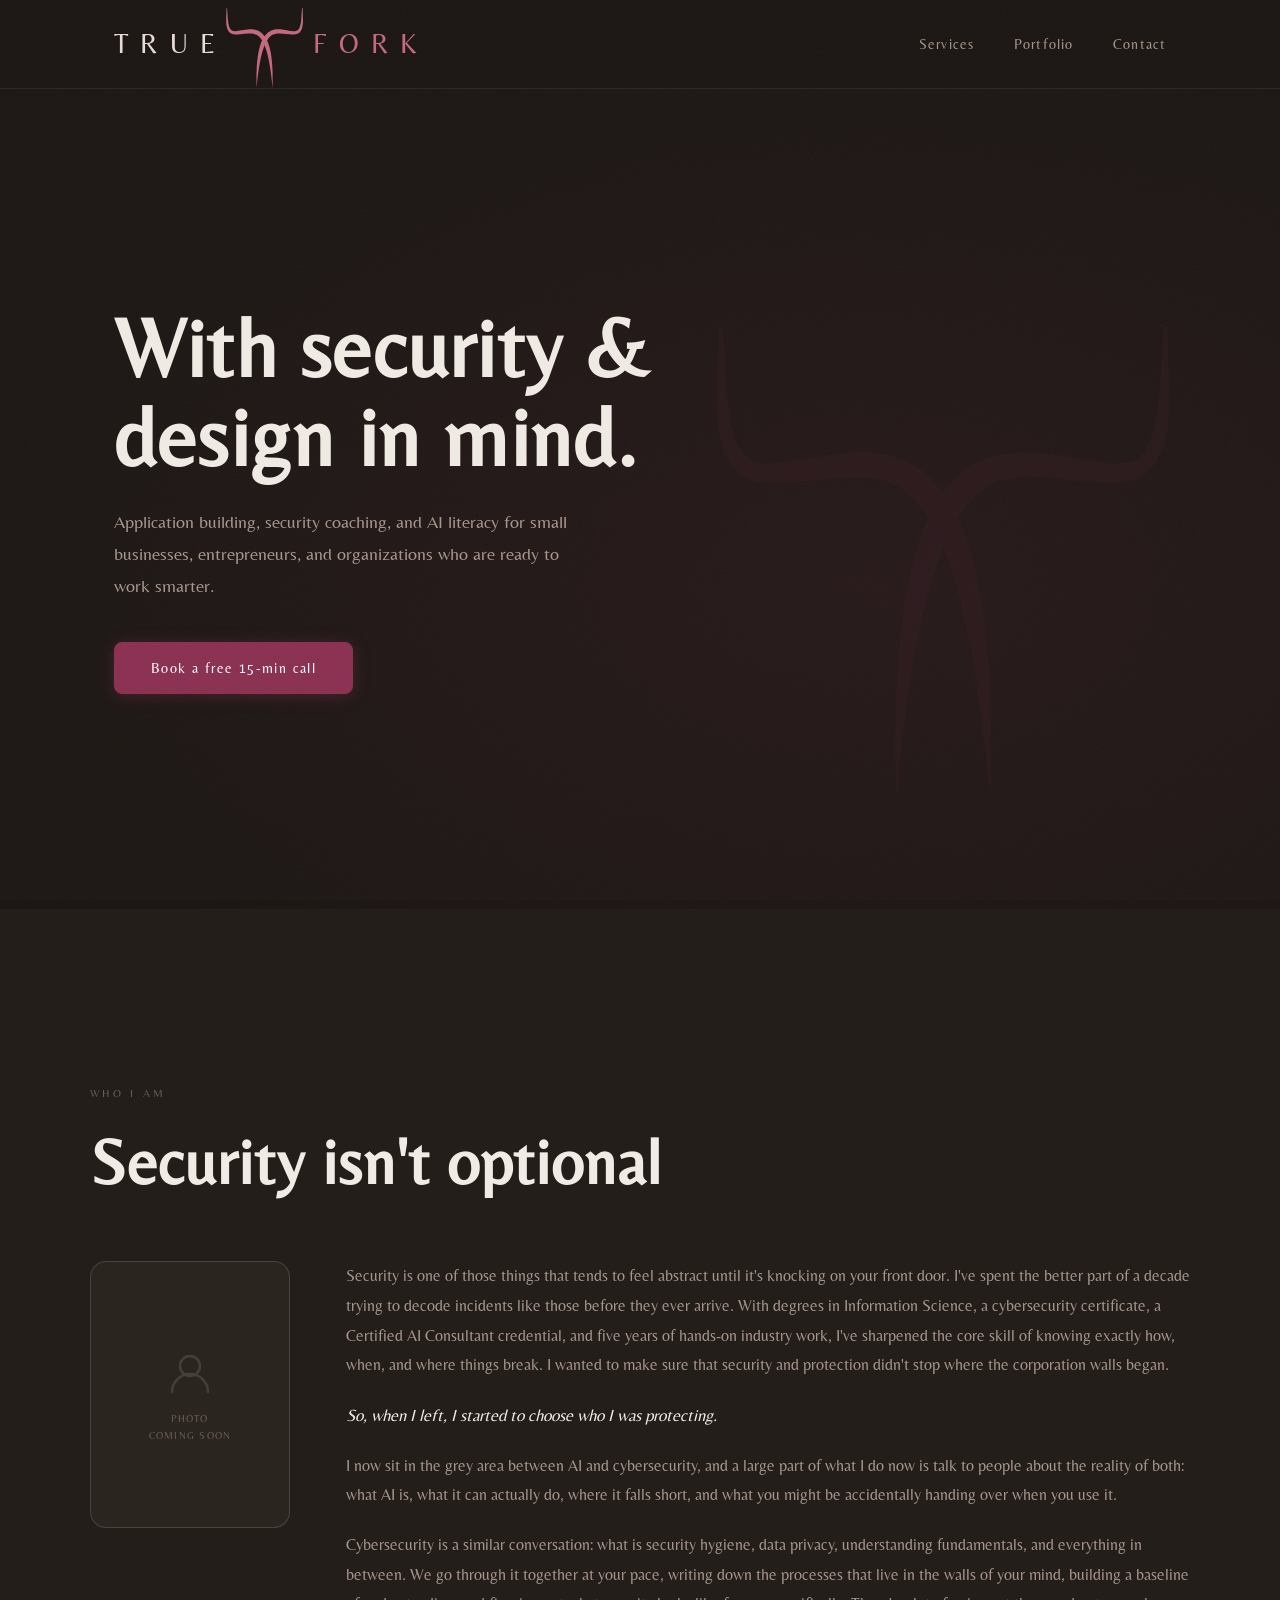
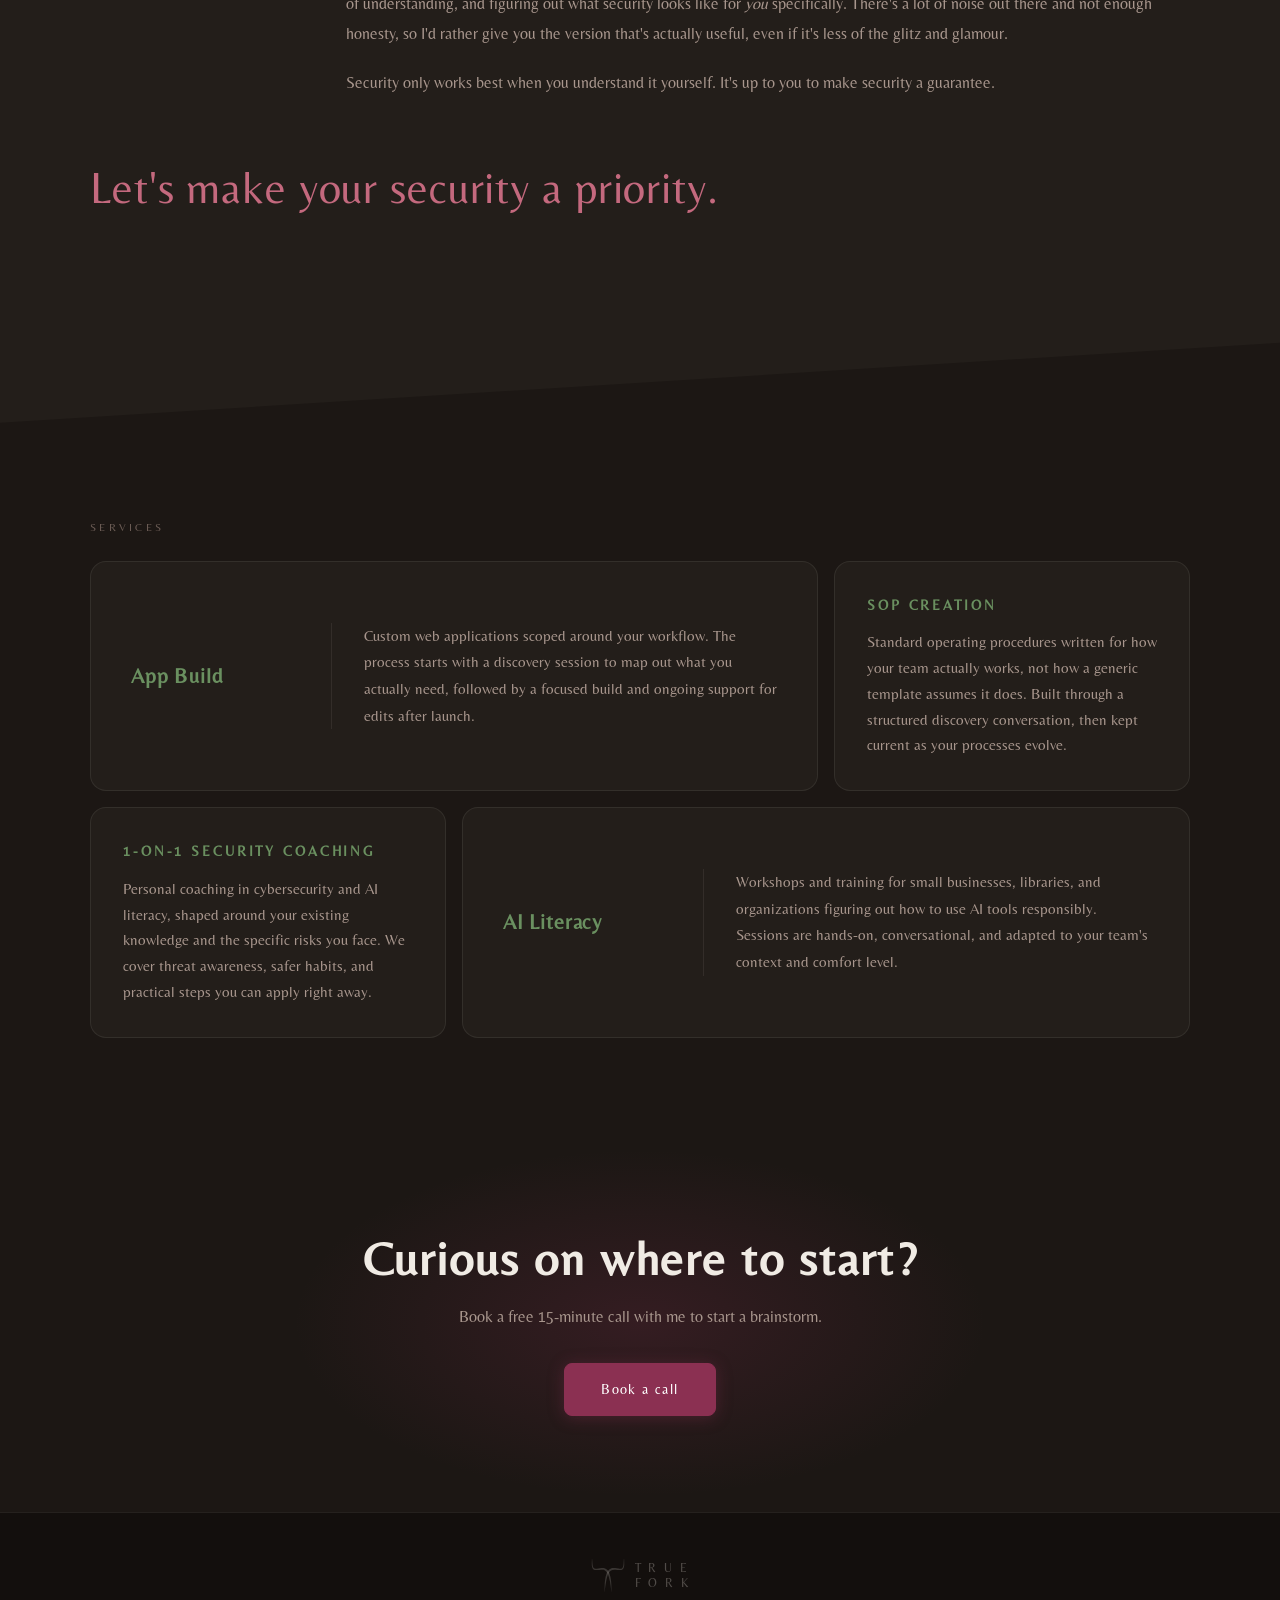
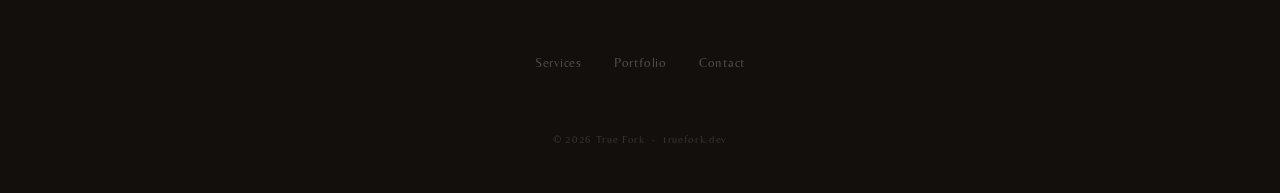
==== commit 128fe0df: "Deploying to main from @ theselfstudy/truefork-src@d04baf1041e30b672db428bcfffe94765e4a7886 🚀" ====
--- a/index.html
+++ b/index.html
@@ -53,7 +53,7 @@
     <section class="hero">
       <div class="hero-content">
         <h1>With security &amp; design in mind.</h1>
-        <p>Practical software, security coaching, and AI literacy for small businesses, libraries, and organizations ready to work smarter.</p>
+        <p>Application building, security coaching, and AI literacy for small businesses, entrepreneurs, and organizations who are ready to work smarter.</p>
         <a href="https://tidycal.com/truefork" class="btn btn-primary">Book a free 15-min call</a>
       </div>
 
@@ -85,10 +85,19 @@
           </div>
 
           <div class="who-i-am-text-col">
-            <p>Security is one of those things that tends to feel abstract until it's knocking on your front door. I've spent the better part of a decade trying to decode incidents like those before they ever arrive. Starting with a Bachelor of Science and an Associate's degree in Information Science, a certificate in cybersecurity, becoming a Certified AI Consultant, and adding five years in the industry, I honed my skills in understanding exactly how, when, and where things break.</p>
-            <p class="who-i-am-pivot">When I left, I changed who I was doing it for.</p>
-            <p>A big part of what I do now is talk to people about the reality of AI: what it can actually do, where it falls short, and what you might be accidentally handing over when you use it without thinking. There's a lot of noise out there and not enough honesty, so I'd rather give you the version that's actually useful, even if it's less of the glitz and glamour.</p>
-            <p>I also coach on all things cybersecurity. Security hygiene, data privacy, the fundamentals that are often skipped because the assumption is that it's being taken care of elsewhere. So, we go through it together: from writing down the processes that live in the walls of your mind, to sitting down for a 1-on-1 to talk through how best to protect data, to building up a baseline of understanding one thing at a time, and figuring out what security looks like for you specifically.</p>
+            <p>Security is one of those things that tends to feel abstract until it's knocking on your front door. 
+              I've spent the better part of a decade trying to decode incidents like those before they ever arrive. 
+              With degrees in Information Science, a cybersecurity certificate, a Certified AI Consultant credential, and five years of hands-on industry work, 
+              I've sharpened the core skill of knowing exactly how, when, and where things break. I wanted to make sure that security and protection didn't stop where the 
+              corporation walls began.</p>
+            <p class="who-i-am-pivot">So, when I left, I started to choose who I was protecting.</p>
+            <p>I now sit in the grey area between AI and cybersecurity, and a large part of what I do now is talk to people about the reality of both: 
+              what AI is, what it can actually do, where it falls short, and what you might be accidentally handing over when you use it.</p>
+            <p>Cybersecurity is a similar conversation: what is security hygiene, data privacy, understanding fundamentals, and everything in between. 
+              We go through it together at your pace, writing down the processes that live in the walls of your mind, building a baseline of understanding, and 
+              figuring out what security looks like for <em>you</em> specifically. 
+              There's a lot of noise out there and not enough honesty, so I'd rather give you the version that's actually useful, even if it's less of the glitz and glamour.</p>
+              
             <p>Security only works best when you understand it yourself. It's up to you to make security a guarantee.</p>
           </div>
         </div>
--- a/css/styles.css
+++ b/css/styles.css
@@ -82,7 +82,7 @@
   position: sticky;
   top: 0;
   z-index: 100;
-  background: rgba(28, 23, 20, 0.82);
+  background: rgba(28, 23, 20, 0.97);
   backdrop-filter: blur(18px);
   -webkit-backdrop-filter: blur(18px);
   border-bottom: 1px solid var(--color-border);
@@ -208,6 +208,7 @@
 
 @media (max-width: 640px) {
   .nav-toggle { display: flex; }
+  nav { overflow: visible; }
 
   .nav-links {
     display: none;
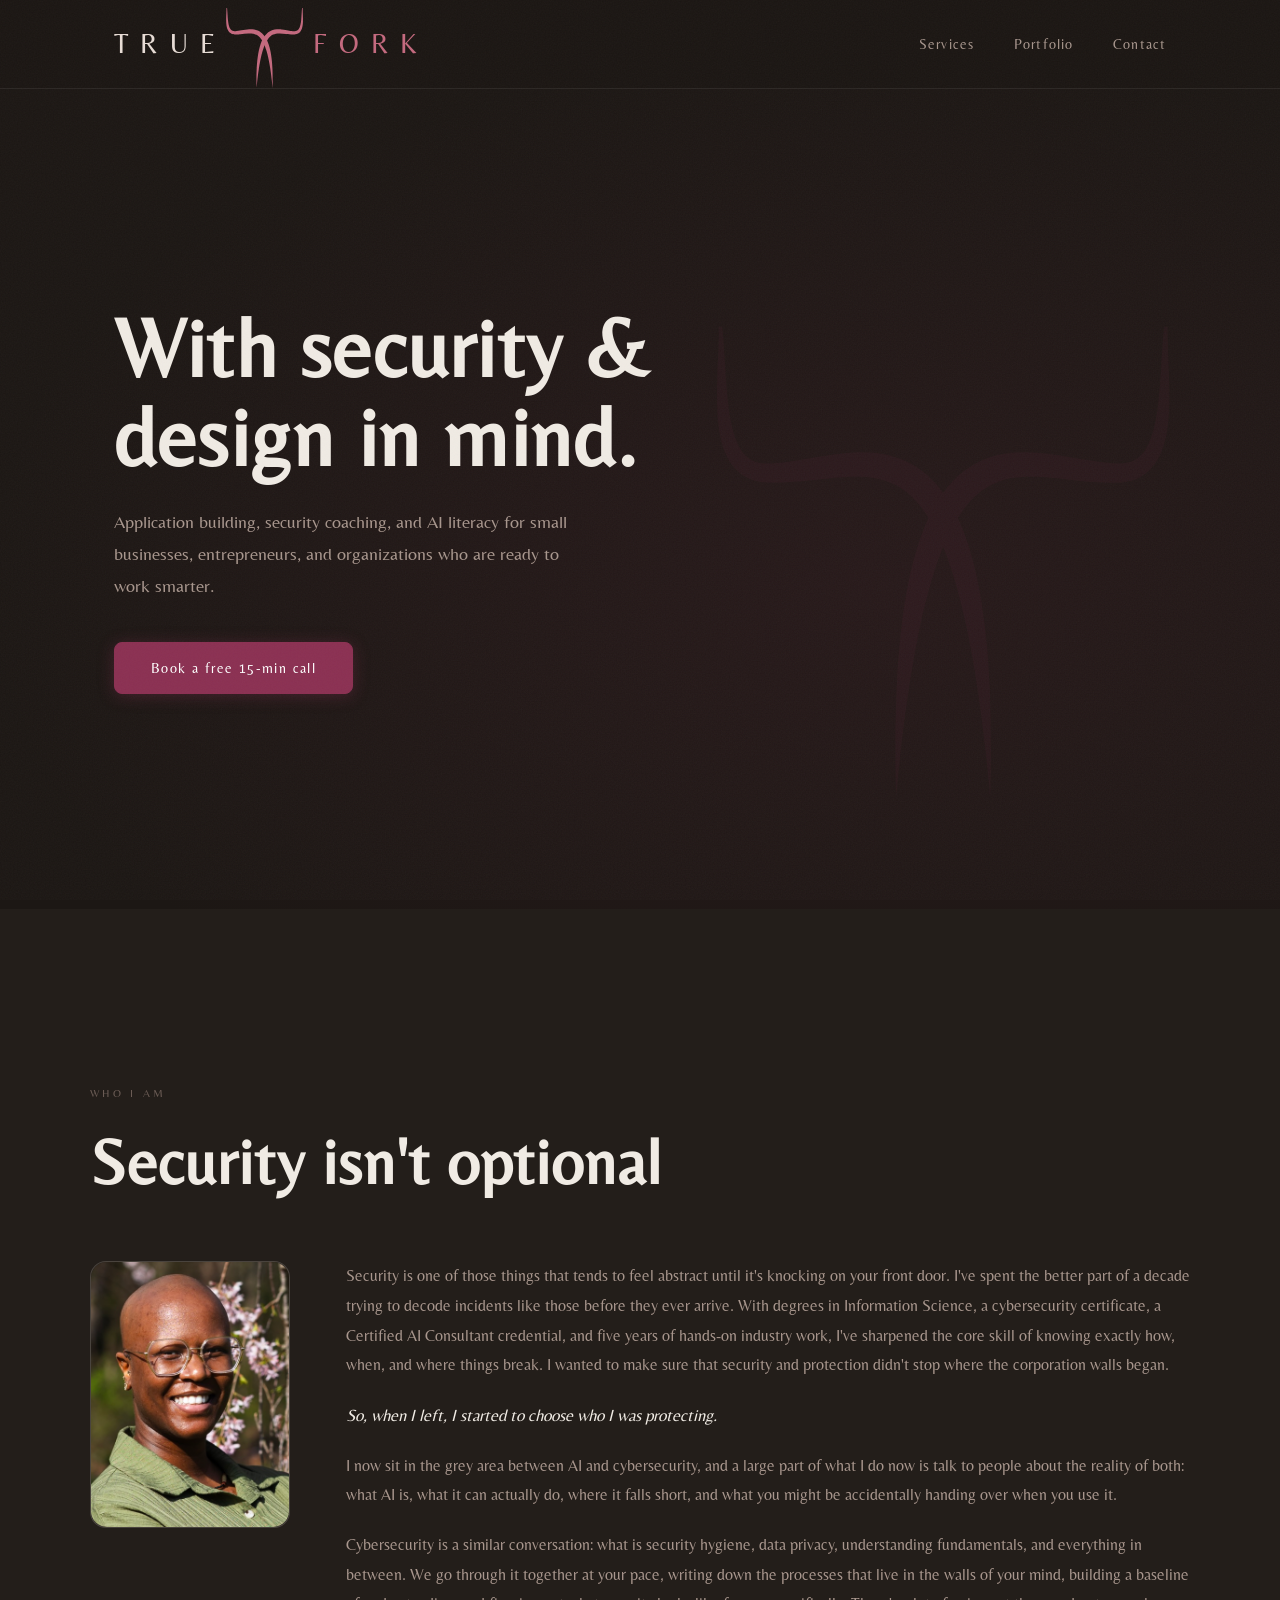
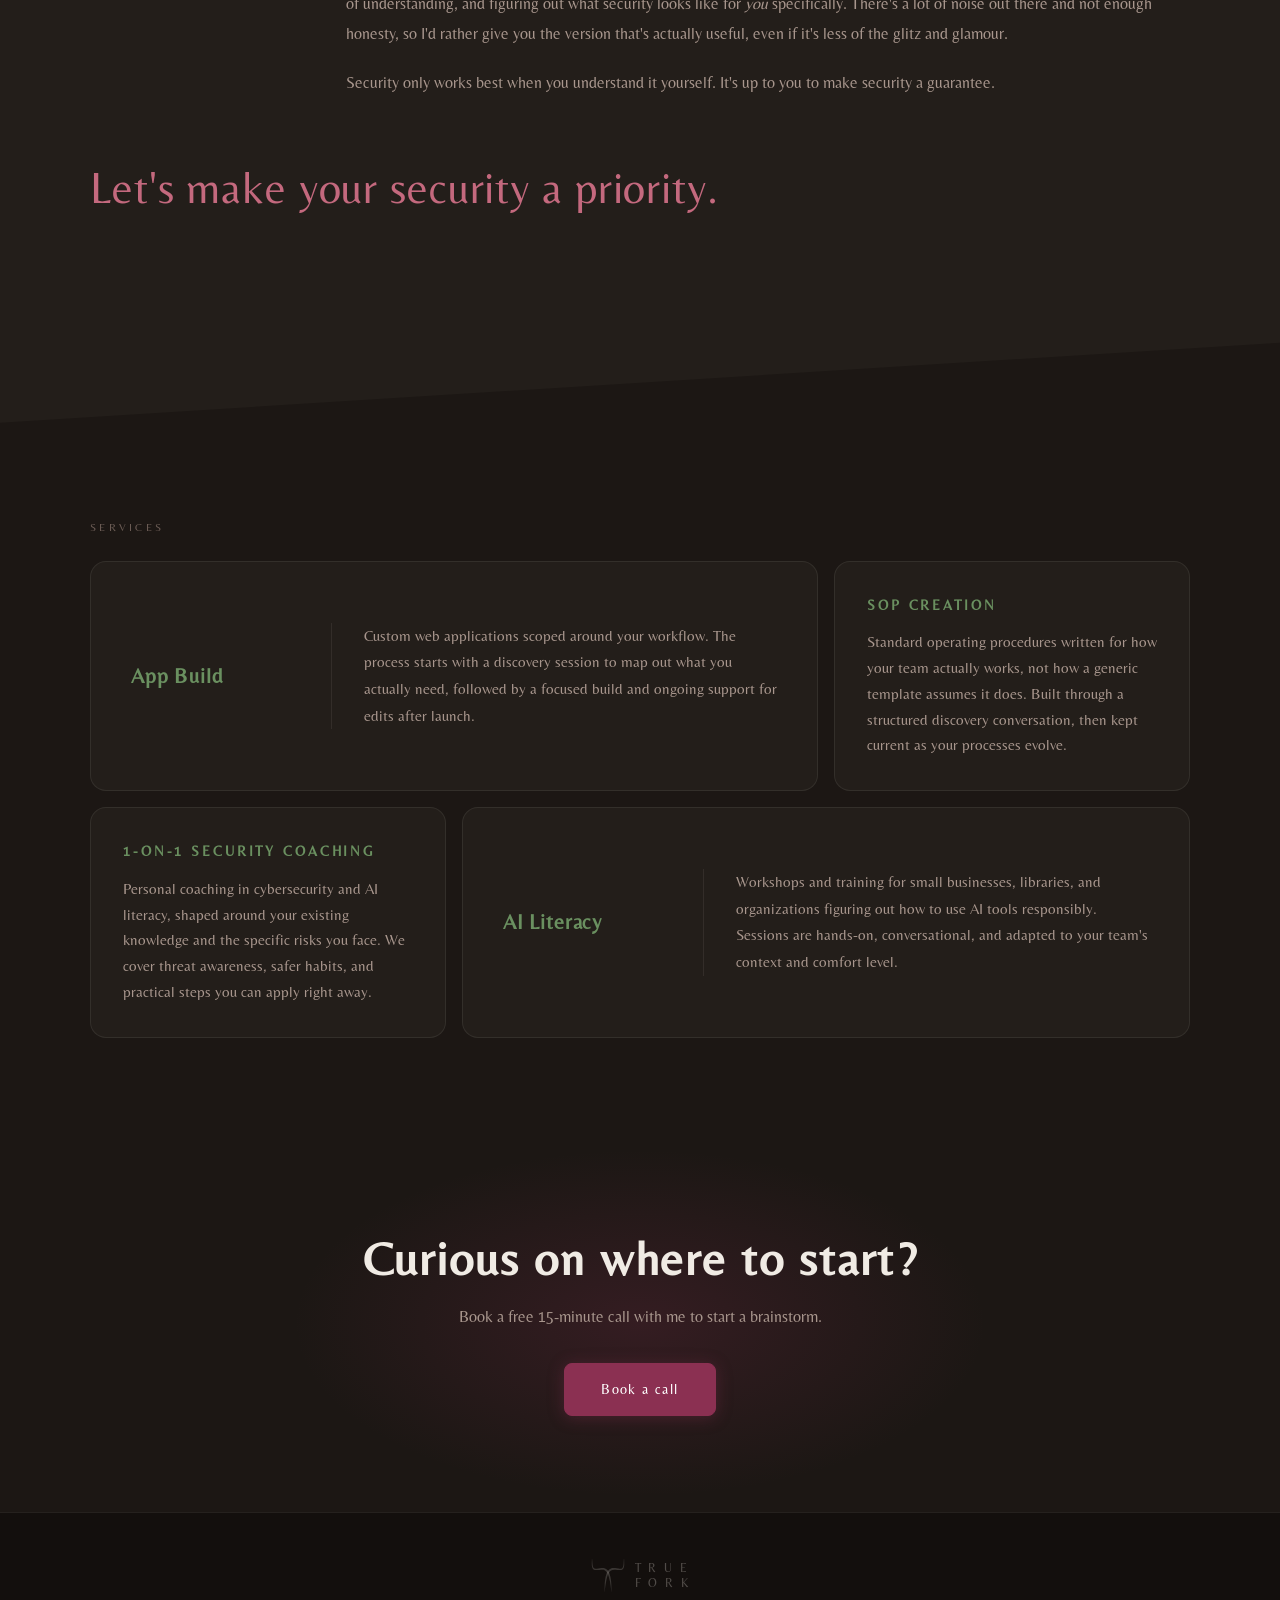
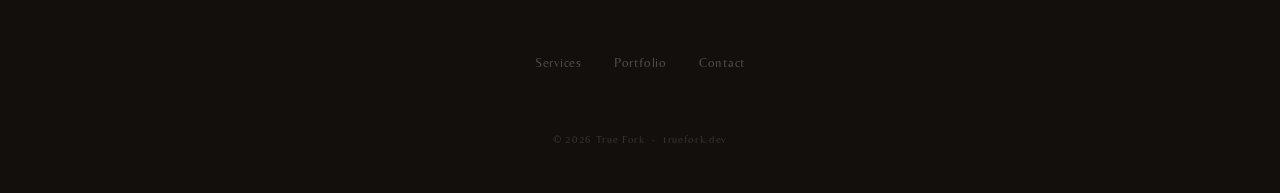
==== commit 47127700: "Deploying to main from @ theselfstudy/truefork-src@19c95d062e23c2d62aa513d6db1f94a11d043afc 🚀" ====
--- a/index.html
+++ b/index.html
@@ -76,12 +76,8 @@
         </div>
 
         <div class="who-i-am-columns">
-          <div class="who-i-am-photo-wrap" aria-label="Photo placeholder">
-            <svg width="52" height="52" viewBox="0 0 52 52" fill="none" aria-hidden="true">
-              <circle cx="26" cy="20" r="10" stroke="currentColor" stroke-width="2.5"/>
-              <path d="M8 46c0-9.941 8.059-18 18-18s18 8.059 18 18" stroke="currentColor" stroke-width="2.5" stroke-linecap="round"/>
-            </svg>
-            <span class="who-i-am-photo-label">Photo<br>coming soon</span>
+          <div class="who-i-am-photo-wrap">
+            <img src="img/truefork-me-img.jpg" alt="Winnie — founder of True Fork" class="who-i-am-photo">
           </div>
 
           <div class="who-i-am-text-col">
--- a/css/styles.css
+++ b/css/styles.css
@@ -413,6 +413,14 @@
 
 .who-i-am-photo-wrap svg { opacity: 0.22; }
 
+.who-i-am-photo {
+  width: 100%;
+  height: 100%;
+  object-fit: cover;
+  border-radius: var(--radius-lg);
+  display: block;
+}
+
 .who-i-am-photo-label {
   font-size: 0.63rem;
   letter-spacing: 0.12em;
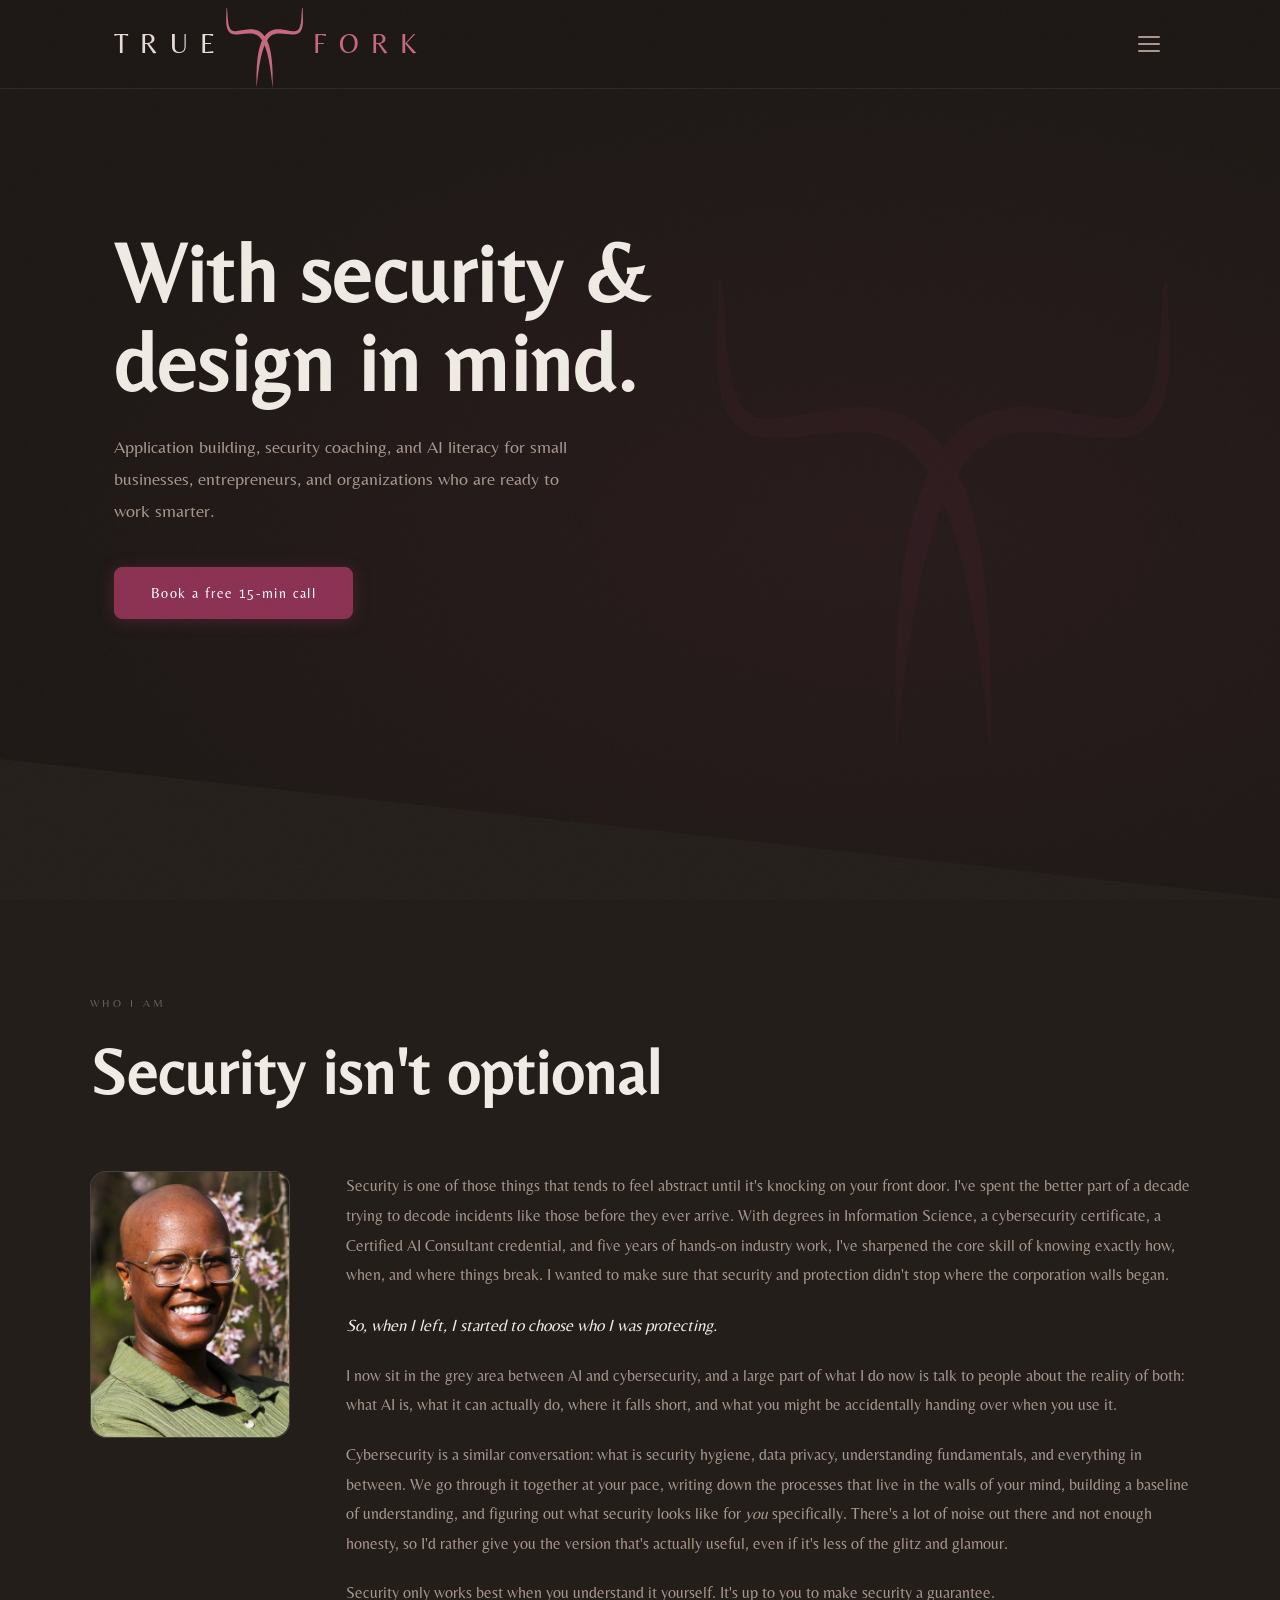
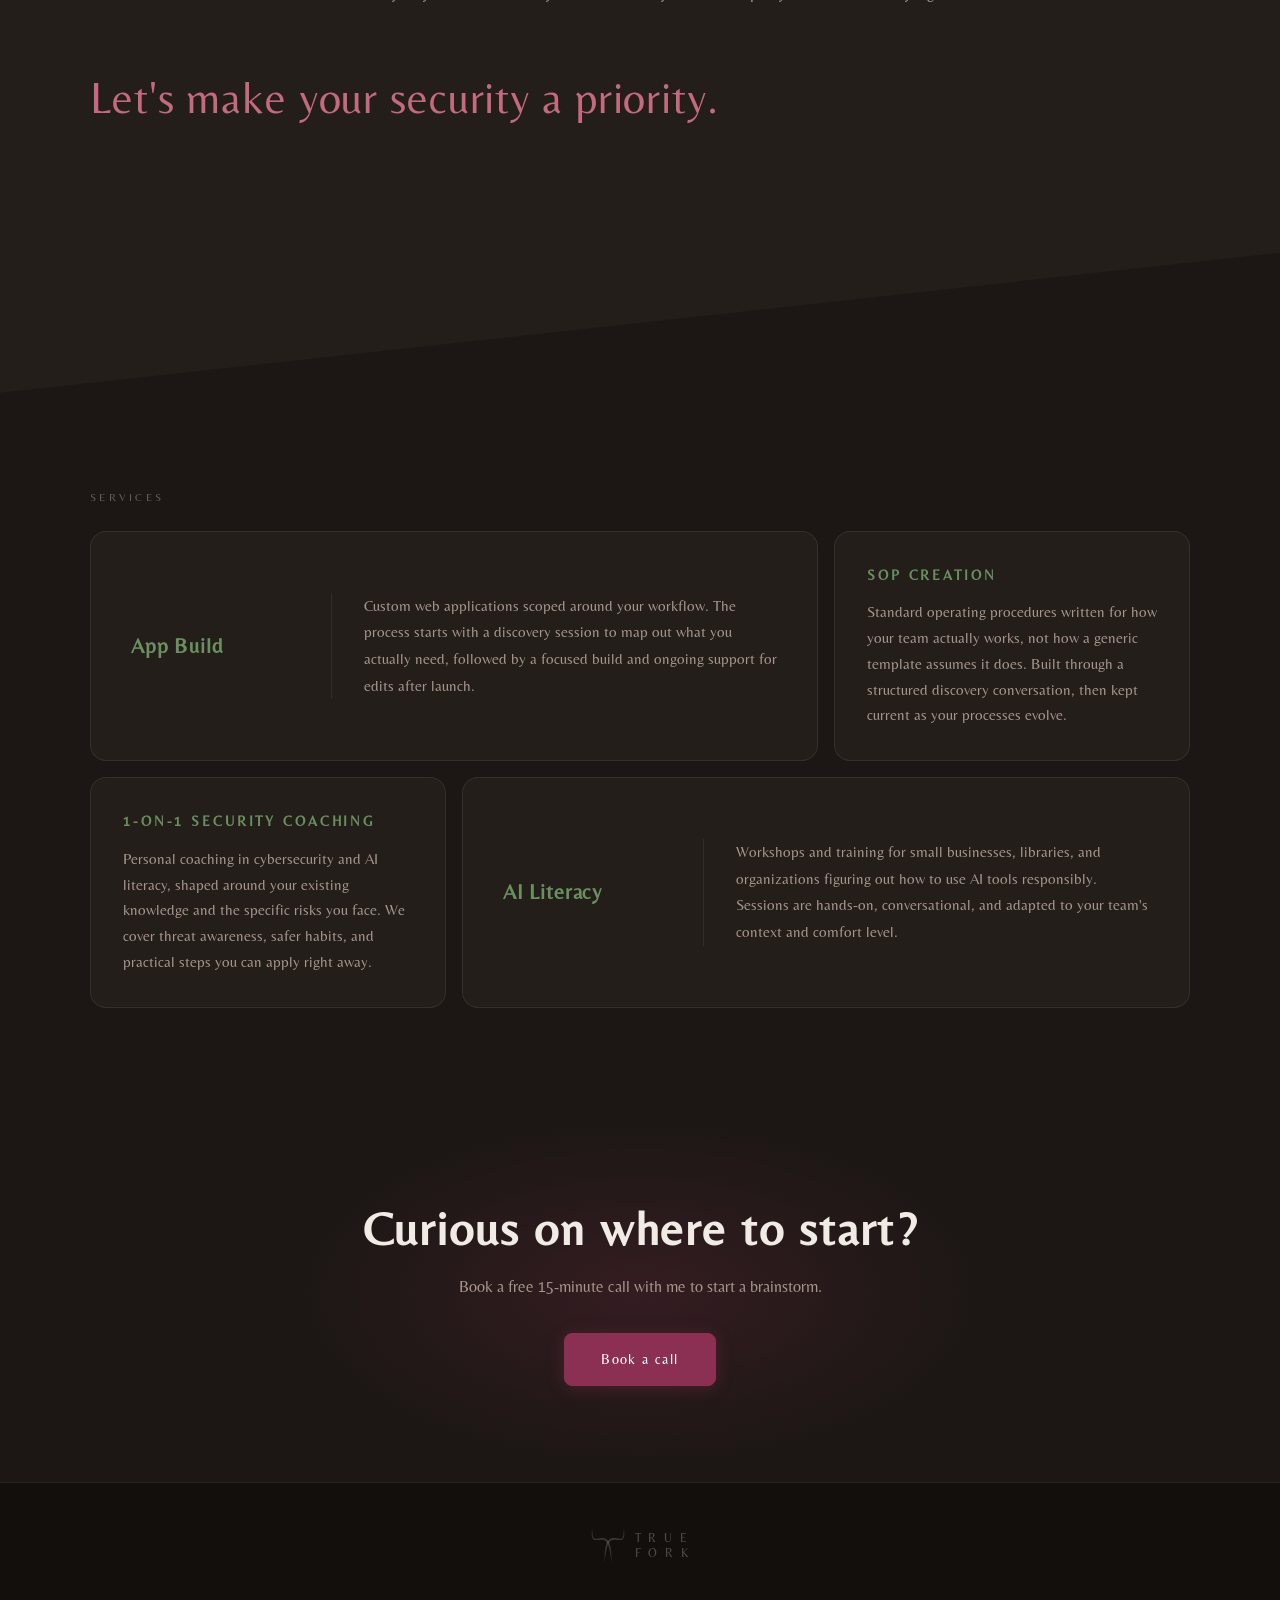
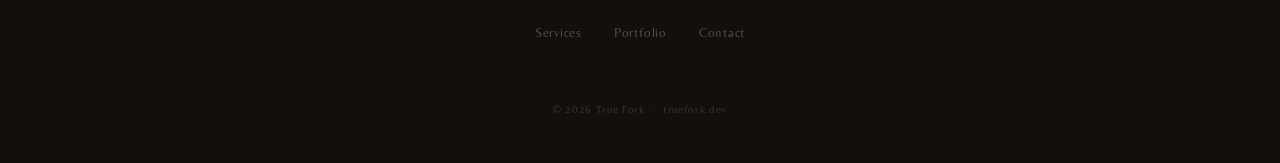
==== commit 14ad6e9f: "Deploying to main from @ theselfstudy/truefork-src@2f09d213de80504eb91cba18bb422915ada31cf0 🚀" ====
--- a/index.html
+++ b/index.html
@@ -32,17 +32,19 @@
         <span class="logo-fork">F O R K</span>
       </a>
 
+      <ul class="nav-links" role="list">
+        <li><a href="/">Home</a></li>
+        <li><a href="#about">About</a></li>
+        <li><a href="#services">Services</a></li>
+        <li><a href="portfolio.html">Portfolio</a></li>
+        <li><a href="#contact">Contact</a></li>
+      </ul>
+
       <button class="nav-toggle" aria-label="Toggle navigation" aria-expanded="false">
         <span></span>
         <span></span>
         <span></span>
       </button>
-
-      <ul class="nav-links" role="list">
-        <li><a href="#services">Services</a></li>
-        <li><a href="portfolio.html">Portfolio</a></li>
-        <li><a href="#contact">Contact</a></li>
-      </ul>
     </nav>
   </header>
 
@@ -67,7 +69,7 @@
     </section>
 
     <!-- Who I Am -->
-    <section class="who-i-am">
+    <section id="about" class="who-i-am">
       <div class="who-i-am-inner">
 
         <div class="who-i-am-lead">
--- a/css/styles.css
+++ b/css/styles.css
@@ -40,7 +40,7 @@
   --max-w:    1100px;
   --radius:   8px;
   --radius-lg: 16px;
-  --diag:     80px;
+  --diag:     140px;
 }
 
 /* ============================================================
@@ -117,6 +117,11 @@
   color: var(--logo-fork);
 }
 
+@media (max-width: 640px) {
+  .logo-icon { height: 78px; }
+  .logo-true, .logo-fork { font-size: 1.3rem; }
+}
+
 @keyframes tine-reveal {
   from { clip-path: inset(0 100% 0 0); }
   to   { clip-path: inset(0 0%   0 0); }
@@ -153,9 +158,23 @@
 /* ---- Nav links ---- */
 
 .nav-links {
-  display: flex;
-  gap: 2.5rem;
+  /* Desktop: collapsed inline strip to the left of the hamburger */
+  display: flex;
+  flex-direction: row;
+  gap: 2rem;
   margin-left: auto;
+  margin-right: 1.25rem;
+  max-width: 0;
+  overflow: hidden;
+  opacity: 0;
+  white-space: nowrap;
+  transition: max-width 0.35s cubic-bezier(0.4, 0, 0.2, 1),
+              opacity 0.25s ease;
+}
+
+.nav-links.is-open {
+  max-width: 600px;
+  opacity: 1;
 }
 
 .nav-links a {
@@ -179,20 +198,20 @@
   transition: width 0.25s ease;
 }
 
-.nav-links a:hover                    { color: var(--color-text); }
-.nav-links a:hover::after             { width: 100%; }
-.nav-links a[aria-current="page"]     { color: var(--color-text); }
+.nav-links a:hover                       { color: var(--color-text); }
+.nav-links a:hover::after                { width: 100%; }
+.nav-links a[aria-current="page"]        { color: var(--color-text); }
 .nav-links a[aria-current="page"]::after { width: 100%; }
 
-/* ---- Hamburger ---- */
+/* ---- Hamburger (all sizes) ---- */
 
 .nav-toggle {
-  display: none;
+  display: flex;
   flex-direction: column;
   justify-content: center;
   gap: 5px;
   padding: 4px;
-  margin-left: auto;
+  flex-shrink: 0;
   width: 32px;
   height: 32px;
 }
@@ -206,8 +225,13 @@
   transition: transform 0.3s ease, opacity 0.3s ease;
 }
 
+.nav-toggle.is-open span:nth-child(1) { transform: translateY(7px)  rotate(45deg);  }
+.nav-toggle.is-open span:nth-child(2) { opacity: 0; transform: scaleX(0); }
+.nav-toggle.is-open span:nth-child(3) { transform: translateY(-7px) rotate(-45deg); }
+
+/* ---- Mobile: full-width dropdown ---- */
+
 @media (max-width: 640px) {
-  .nav-toggle { display: flex; }
   nav { overflow: visible; }
 
   .nav-links {
@@ -216,12 +240,20 @@
     top: 100%;
     left: 0;
     right: 0;
+    flex-direction: column;
+    gap: 0;
+    max-width: none;
+    margin-left: 0;
+    margin-right: 0;
+    opacity: 1;
+    overflow: visible;
+    white-space: normal;
     background: rgba(28, 23, 20, 0.97);
     backdrop-filter: blur(18px);
-    flex-direction: column;
-    gap: 0;
+    -webkit-backdrop-filter: blur(18px);
     border-bottom: 1px solid var(--color-border);
     padding: 0.5rem 0;
+    transition: none;
   }
 
   .nav-links.is-open { display: flex; }
@@ -230,10 +262,6 @@
     display: block;
     padding: 0.875rem 1.5rem;
   }
-
-  .nav-toggle.is-open span:nth-child(1) { transform: translateY(7px)  rotate(45deg);  }
-  .nav-toggle.is-open span:nth-child(2) { opacity: 0; transform: scaleX(0); }
-  .nav-toggle.is-open span:nth-child(3) { transform: translateY(-7px) rotate(-45deg); }
 }
 
 /* ============================================================
@@ -241,16 +269,17 @@
    ============================================================ */
 
 .hero {
-  min-height: 100vh;
+  min-height: 90vh;
   display: flex;
   align-items: center;
   padding: 8rem 0 calc(var(--space-xl) + var(--diag) + 2rem);
   position: relative;
   overflow: hidden;
+  z-index: 1;
   background:
     radial-gradient(ellipse 70% 60% at 68% 55%, rgba(139, 48, 82, 0.1) 0%, transparent 100%),
     var(--color-bg);
-  clip-path: polygon(0 0, 100% 0, 100% calc(100% - var(--diag)), 0 100%);
+  clip-path: polygon(0 0, 100% 0, 100% 100%, 0 calc(100% - var(--diag)));
 }
 
 .hero-content {
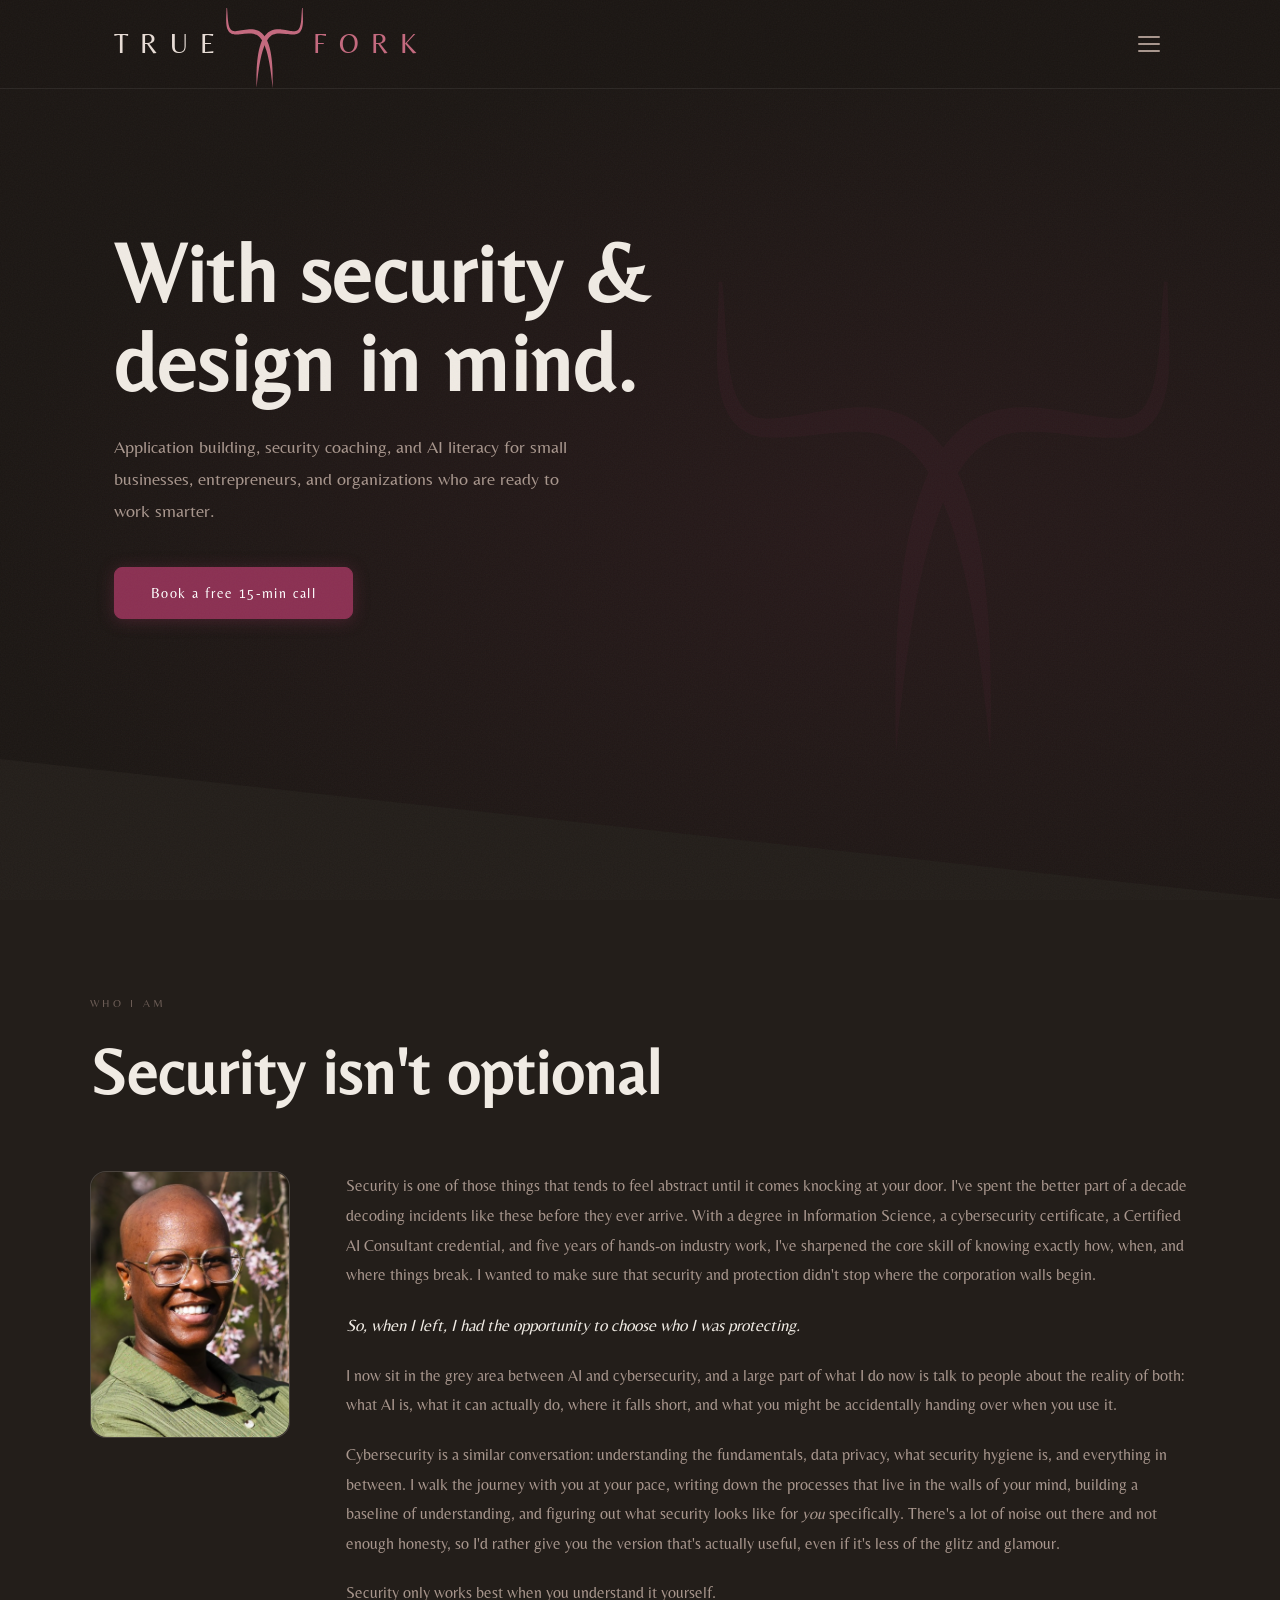
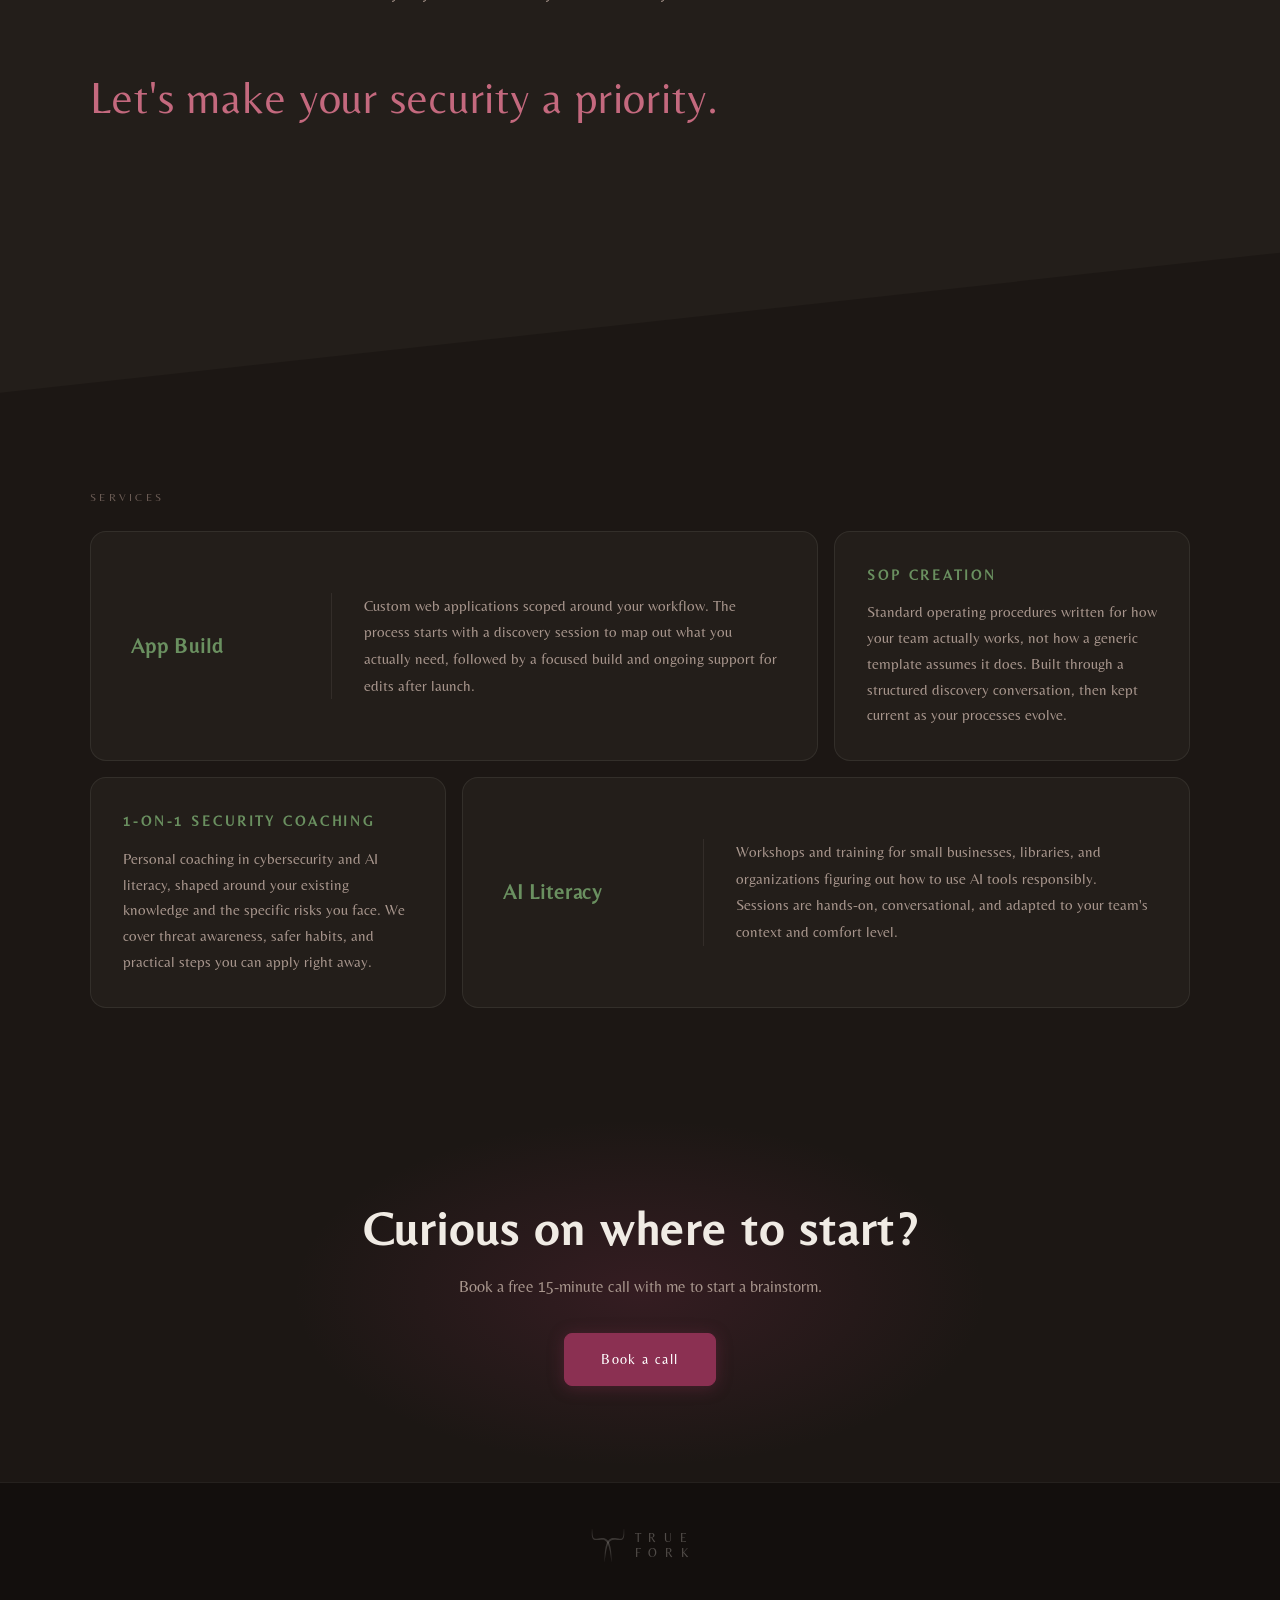
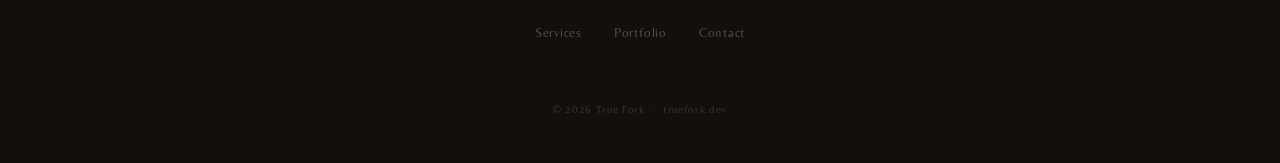
==== commit 42ba0980: "Deploying to main from @ theselfstudy/truefork-src@76c69234bd20de44c161bd1e3af247d9a5255cf8 🚀" ====
--- a/index.html
+++ b/index.html
@@ -83,20 +83,20 @@
           </div>
 
           <div class="who-i-am-text-col">
-            <p>Security is one of those things that tends to feel abstract until it's knocking on your front door. 
-              I've spent the better part of a decade trying to decode incidents like those before they ever arrive. 
-              With degrees in Information Science, a cybersecurity certificate, a Certified AI Consultant credential, and five years of hands-on industry work, 
+            <p>Security is one of those things that tends to feel abstract until it comes knocking at your door. 
+              I've spent the better part of a decade decoding incidents like these before they ever arrive. 
+              With a degree in Information Science, a cybersecurity certificate, a Certified AI Consultant credential, and five years of hands-on industry work, 
               I've sharpened the core skill of knowing exactly how, when, and where things break. I wanted to make sure that security and protection didn't stop where the 
-              corporation walls began.</p>
-            <p class="who-i-am-pivot">So, when I left, I started to choose who I was protecting.</p>
+              corporation walls begin.</p>
+            <p class="who-i-am-pivot">So, when I left, I had the opportunity to choose who I was protecting.</p>
             <p>I now sit in the grey area between AI and cybersecurity, and a large part of what I do now is talk to people about the reality of both: 
               what AI is, what it can actually do, where it falls short, and what you might be accidentally handing over when you use it.</p>
-            <p>Cybersecurity is a similar conversation: what is security hygiene, data privacy, understanding fundamentals, and everything in between. 
-              We go through it together at your pace, writing down the processes that live in the walls of your mind, building a baseline of understanding, and 
+            <p>Cybersecurity is a similar conversation: understanding the fundamentals, data privacy, what security hygiene is, and everything in between. 
+              I walk the journey with you at your pace, writing down the processes that live in the walls of your mind, building a baseline of understanding, and 
               figuring out what security looks like for <em>you</em> specifically. 
               There's a lot of noise out there and not enough honesty, so I'd rather give you the version that's actually useful, even if it's less of the glitz and glamour.</p>
               
-            <p>Security only works best when you understand it yourself. It's up to you to make security a guarantee.</p>
+            <p>Security only works best when you understand it yourself.</p>
           </div>
         </div>
 
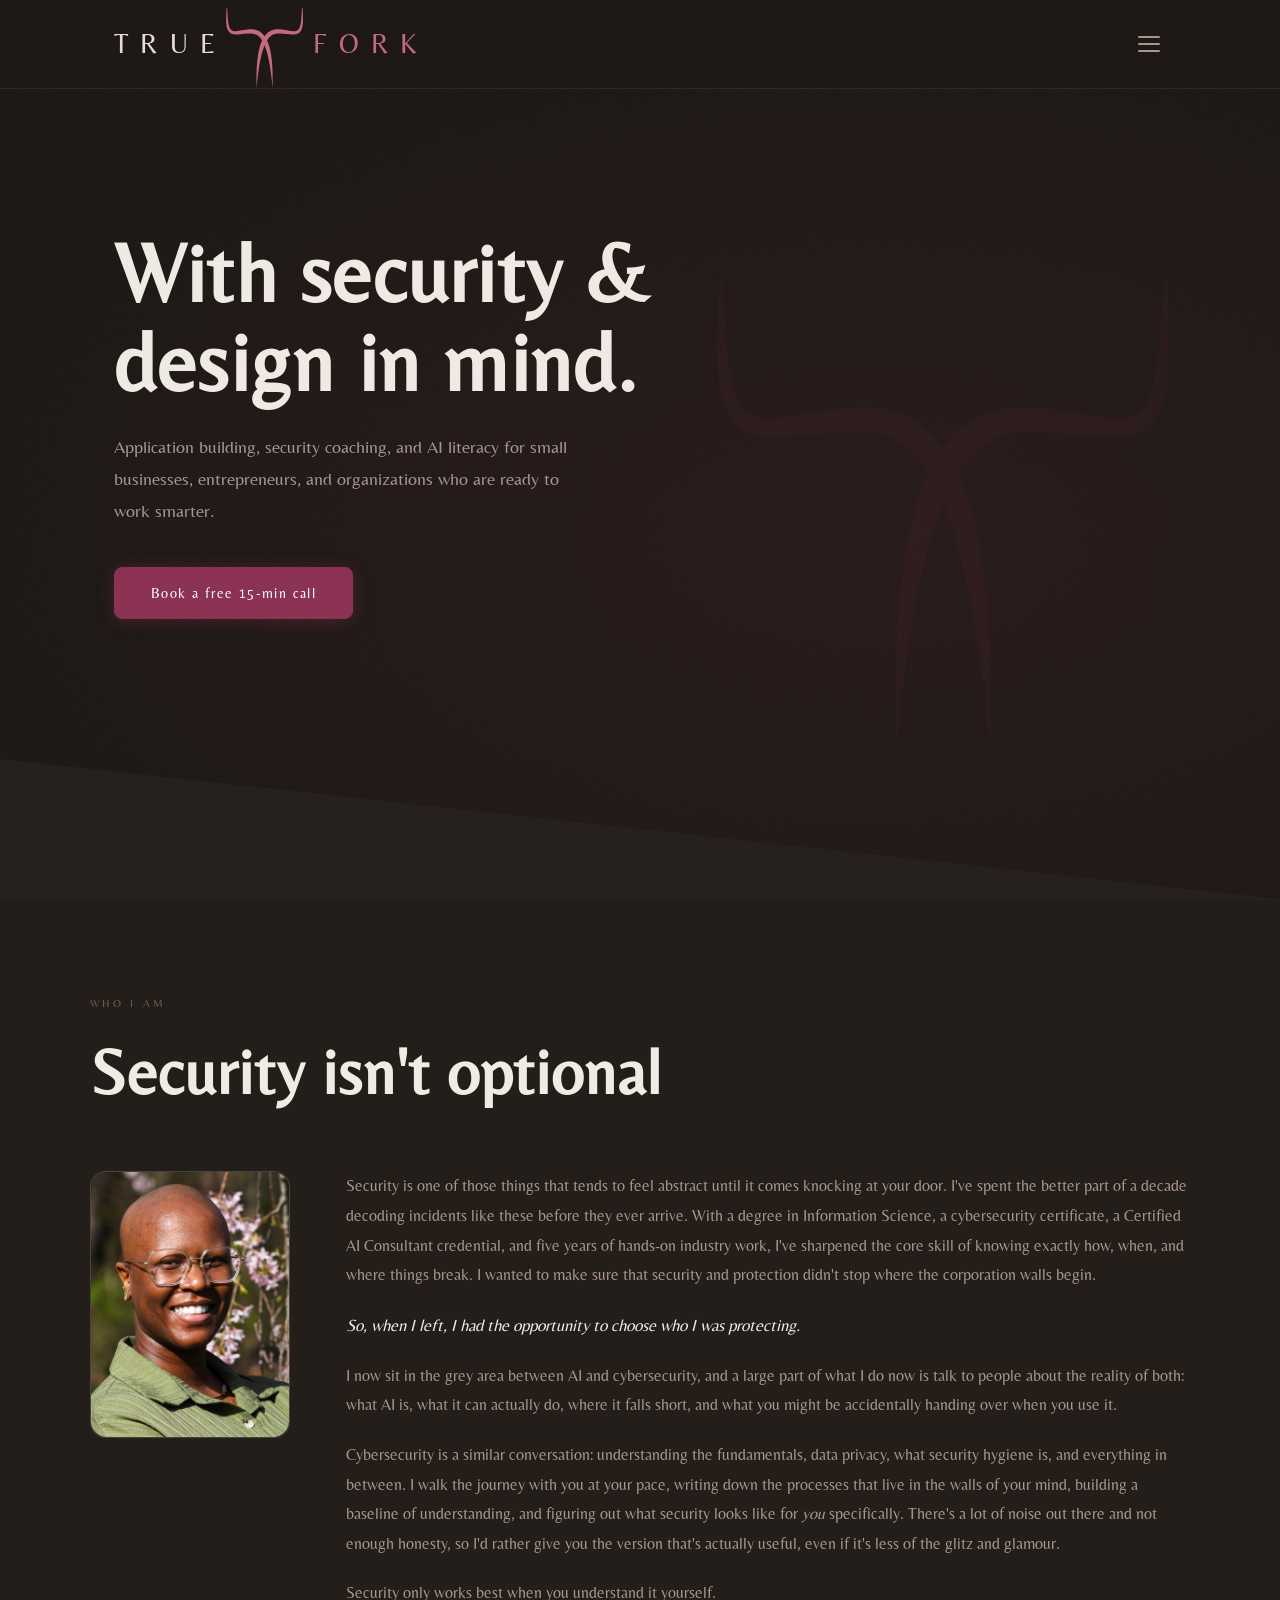
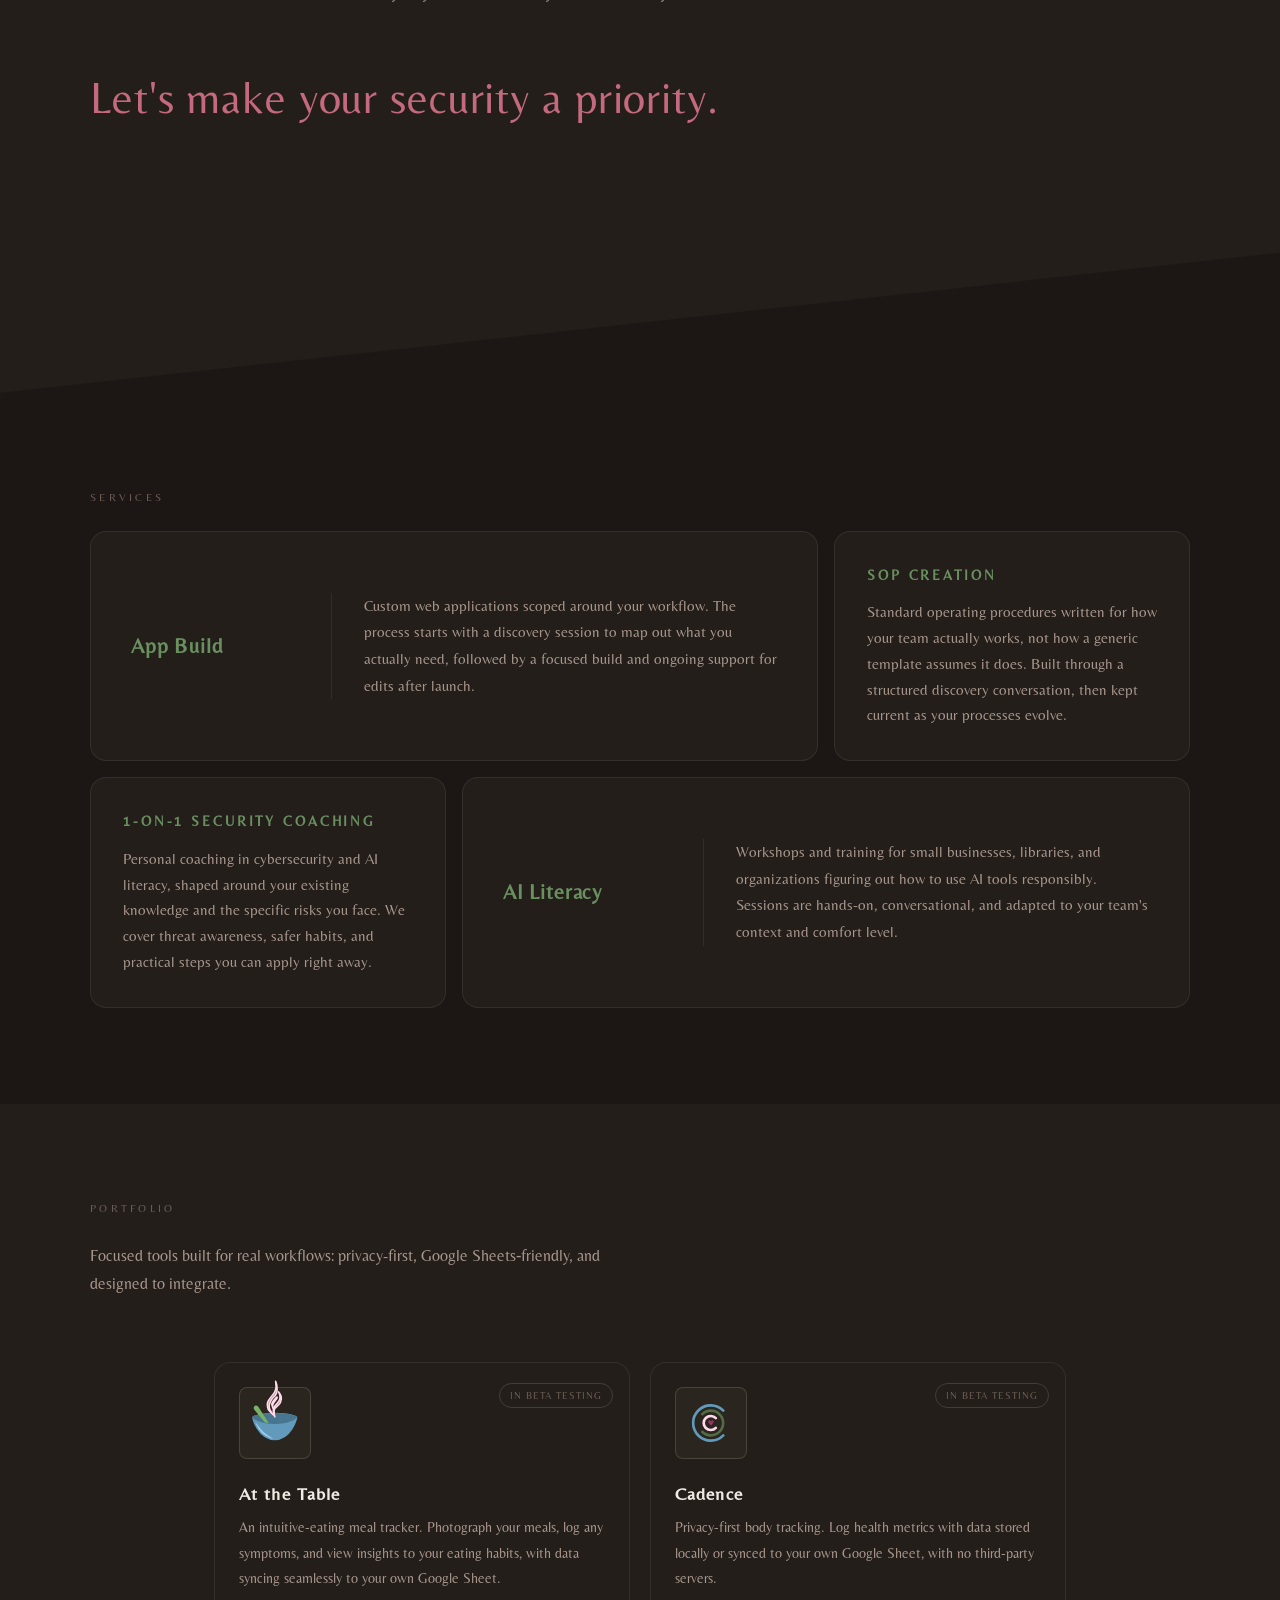
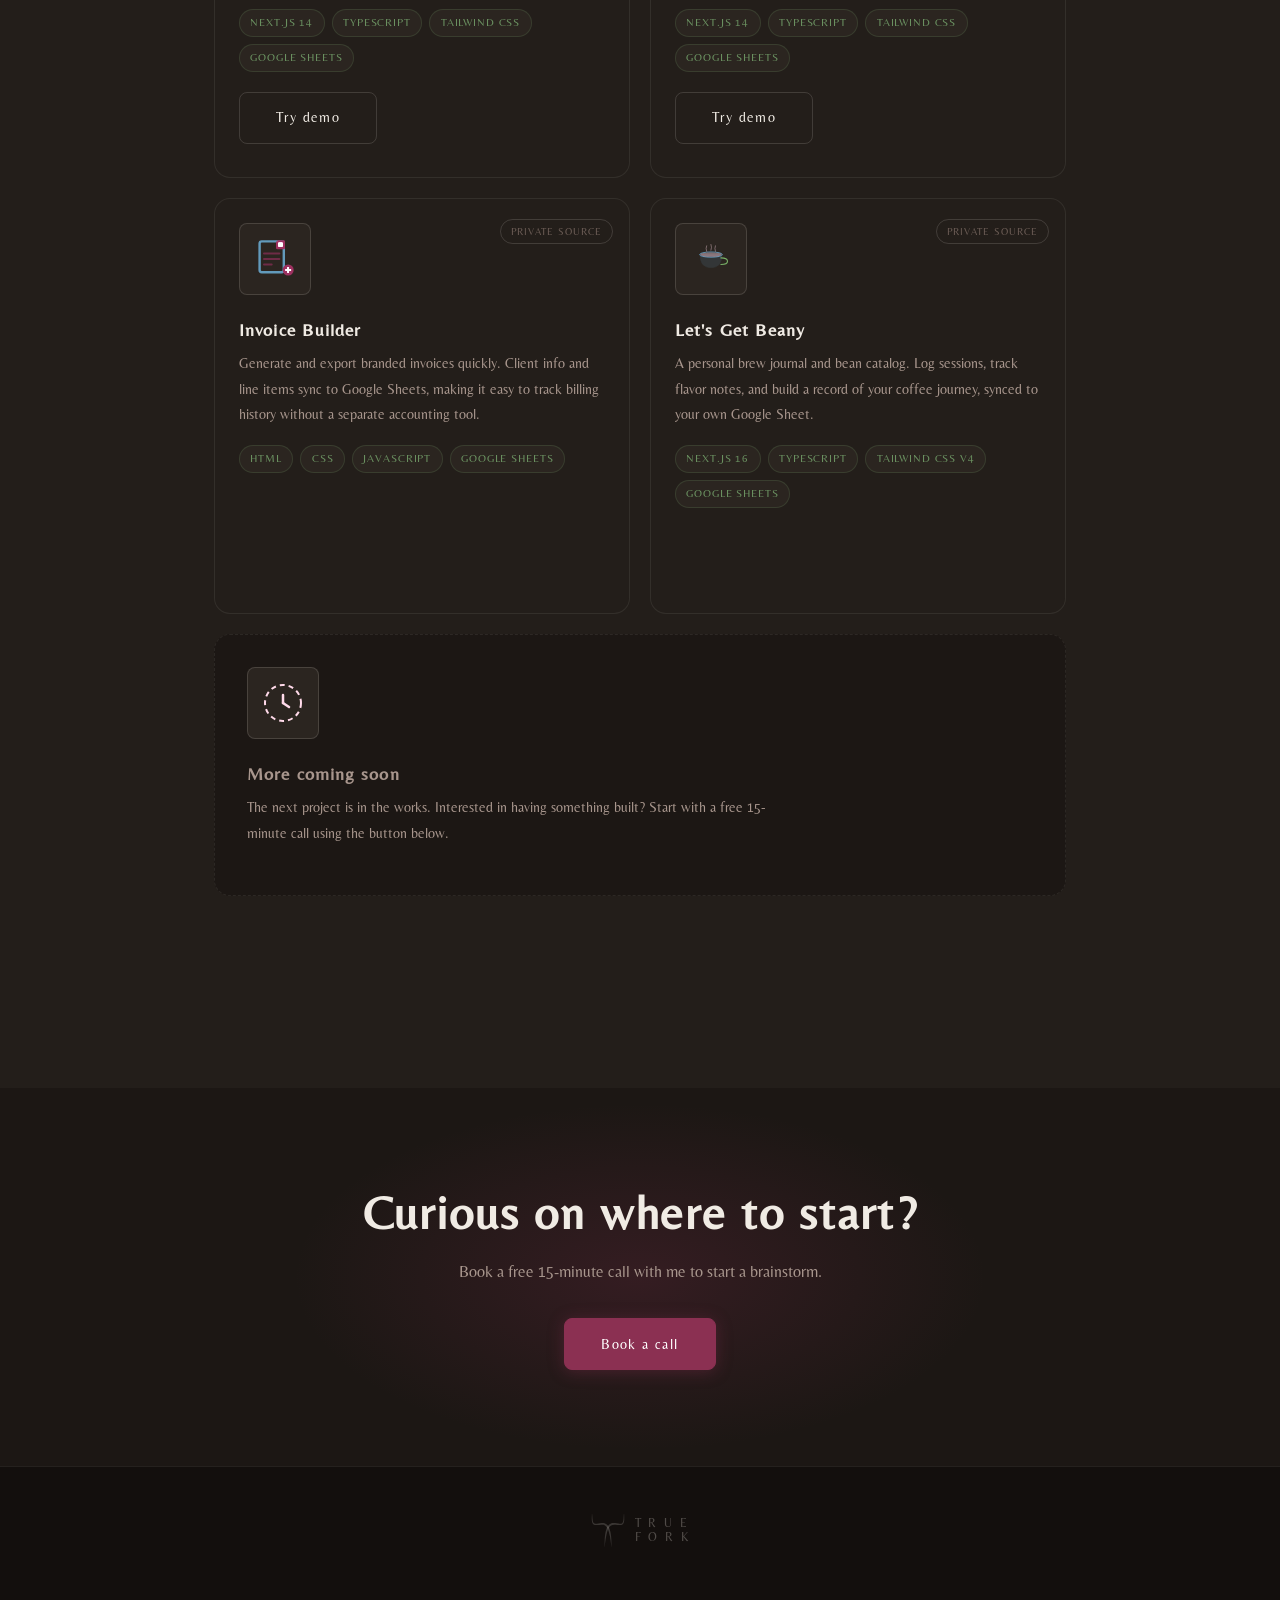
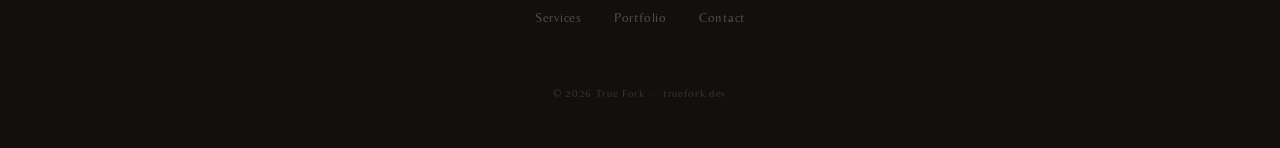
==== commit f64c0d3c: "Deploying to main from @ theselfstudy/truefork-src@2aee9ba729af1cce9c0d4038a92cd94225e11999 🚀" ====
--- a/index.html
+++ b/index.html
@@ -8,7 +8,7 @@
   <link rel="preconnect" href="https://fonts.googleapis.com">
   <link rel="preconnect" href="https://fonts.gstatic.com" crossorigin>
   <link href="https://fonts.googleapis.com/css2?family=Belleza&display=swap" rel="stylesheet">
-  <link rel="stylesheet" href="css/styles.css">
+  <link rel="stylesheet" href="css/styles.css?v=3">
 </head>
 <body>
 
@@ -36,7 +36,7 @@
         <li><a href="/">Home</a></li>
         <li><a href="#about">About</a></li>
         <li><a href="#services">Services</a></li>
-        <li><a href="portfolio.html">Portfolio</a></li>
+        <li><a href="#portfolio">Portfolio</a></li>
         <li><a href="#contact">Contact</a></li>
       </ul>
 
@@ -47,6 +47,7 @@
       </button>
     </nav>
   </header>
+  <div class="nav-backdrop" aria-hidden="true"></div>
 
   <!-- ==================== MAIN ==================== -->
   <main>
@@ -56,7 +57,7 @@
       <div class="hero-content">
         <h1>With security &amp; design in mind.</h1>
         <p>Application building, security coaching, and AI literacy for small businesses, entrepreneurs, and organizations who are ready to work smarter.</p>
-        <a href="https://tidycal.com/truefork" class="btn btn-primary">Book a free 15-min call</a>
+        <a href="https://tidycal.com/mutungawinnie/intro" class="btn btn-primary">Book a free 15-min call</a>
       </div>
 
       <!-- Large ghosted fork — decorative right anchor -->
@@ -135,12 +136,179 @@
       </div>
     </section>
 
+    <!-- Portfolio -->
+    <section id="portfolio" class="portfolio">
+      <div class="portfolio-inner">
+        <span class="section-label">Portfolio</span>
+        <p class="portfolio-intro">Focused tools built for real workflows: privacy-first, Google Sheets&#8209;friendly, and designed to integrate.</p>
+
+        <div class="portfolio-grid">
+
+          <!-- At the Table -->
+          <article class="app-card">
+            <div class="app-card-body">
+              <div class="app-icon">
+                <svg width="52" height="52" viewBox="60 400 1700 1290"
+                     fill="none" stroke-linecap="round" stroke-linejoin="round"
+                     overflow="visible" aria-hidden="true">
+                  <defs>
+                    <clipPath id="att-clip">
+                      <rect x="-200" y="360" width="2200" height="540"/>
+                      <path d="M96.26,833.726c-0.536,-0.54 -0.8,-0.82 -0.8,-0.82c-0,-0 4.106,0.892 5.1,-0.161c19.402,-20.543 241.561,-131.967 814.354,-131.967c588.747,0 783.934,125.081 790.137,131.967c0.096,0.107 0.144,0.161 0.144,0.161c-0,-0 -2.21,0.767 -2.261,0.82c-4.538,4.723 -209.585,216.274 -800.795,216.274c-580.513,0 -791.474,-201.78 -805.879,-216.274Z" fill="black" stroke="none"/>
+                    </clipPath>
+                  </defs>
+                  <path vector-effect="non-scaling-stroke" stroke="#3D5A6B" fill="#3D5A6B" stroke-width="1.5"
+                        d="M1705.12,835.715c13.528,48.303 -206.787,822.994 -804.326,822.994c-599.014,0 -817.926,-774.179 -804.532,-822.256c0.225,-0.807 0.452,-1.613 0.68,-2.418c19.402,-20.475 243.044,-142.443 815.837,-142.443c588.747,-0 786.071,137.02 792.274,143.883c0.022,0.08 0.045,0.16 0.067,0.24Z"/>
+                  <path stroke="none" fill="white" fill-opacity="0.18"
+                        d="M189.089,1038.04c25.495,-10.791 188.512,237.441 301.521,341.516c133.213,122.683 343.602,226.96 339.866,241.187c-8.453,32.189 -296.076,-85.974 -422.238,-223.823c-117.599,-128.495 -232.135,-353.384 -219.149,-358.88Z"/>
+                  <path vector-effect="non-scaling-stroke" stroke="#2d4452" fill="#2d4452" stroke-width="1.5"
+                        d="M96.26,833.726c-0.536,-0.54 -0.8,-0.82 -0.8,-0.82c-0,-0 4.106,0.892 5.1,-0.161c19.402,-20.543 241.561,-131.967 814.354,-131.967c588.747,0 783.934,125.081 790.137,131.967c0.096,0.107 0.144,0.161 0.144,0.161c-0,-0 -2.21,0.767 -2.261,0.82c-4.538,4.723 -209.585,216.274 -800.795,216.274c-580.513,0 -791.474,-201.78 -805.879,-216.274Z"/>
+                  <path vector-effect="non-scaling-stroke" stroke="#4A6741" fill="#4A6741" stroke-width="1.5"
+                        clip-path="url(#att-clip)"
+                        d="M781.964,1276.66c-205.954,-250.512 -413.475,-499.733 -619.429,-750.245c-2.677,-3.257 -4.612,-7.096 -6.36,-10.933c-1.702,-3.732 -3.01,-7.664 -3.939,-11.66c-0.914,-3.936 -1.429,-7.982 -1.566,-12.021c-0.137,-4.012 0.119,-8.056 0.747,-12.022c0.629,-3.966 1.635,-7.89 3.006,-11.665c1.379,-3.798 3.119,-7.487 5.206,-10.947c2.118,-3.513 4.577,-6.848 7.349,-9.872c0.012,-0.013 9.437,-8.438 9.445,-8.443c3.643,-2.12 7.096,-4.611 10.932,-6.36c3.733,-1.702 7.664,-3.009 11.66,-3.938c3.936,-0.915 7.982,-1.429 12.021,-1.567c4.013,-0.137 8.056,0.119 12.022,0.748c3.966,0.628 7.891,1.635 11.665,3.005c3.798,1.379 7.487,3.119 10.948,5.206c3.513,2.118 6.847,4.577 9.871,7.349c3.108,2.849 6.162,5.876 8.431,9.429c174.579,273.305 347.447,547.7 522.026,821.005l-4.035,2.931Z"/>
+                  <g transform="translate(-1200, -1900) scale(2)">
+                    <path vector-effect="non-scaling-stroke" stroke="#9D8189" fill="#9D8189" fill-opacity="0.65" stroke-width="1.5"
+                          d="M1066.44,700.014c0,-0 6.498,95.026 6.865,95.92c0.368,0.894 -1.656,36.017 -6.865,54.274c-5.655,19.821 -14.254,45.442 -27.067,64.654c-25.06,37.576 -96.778,118.395 -116.796,163.482c-13.683,30.817 -10.418,76.149 -4.929,104.742c4.884,25.445 17.091,49.903 32.933,70.405c17.926,23.199 74.624,68.79 74.624,68.79c1.191,5.368 -65.742,-80.419 -74.624,-127.411c-4.785,-25.312 -3.04,-51.605 4.565,-75.552c9.186,-28.924 27.337,-68.534 50.551,-97.993c26.631,-33.795 58.527,-48.204 78.348,-100.916c14.831,-39.441 10.896,-110.132 5.787,-143.972c-4.273,-28.308 -23.392,-76.423 -23.392,-76.423Z"/>
+                    <path vector-effect="non-scaling-stroke" stroke="#9D8189" fill="#9D8189" fill-opacity="0.65" stroke-width="1.5"
+                          d="M996.418,1110.58c-8.131,27.662 18.878,86.547 18.878,86.547c0,-0 -5.637,-55.423 2.66,-74.23c12.714,-28.816 59.564,-84.181 72.804,-106.553c4.403,-7.44 3.804,-25.806 3.804,-25.806c-2.136,-2.96 -87.429,83.582 -98.146,120.042Z"/>
+                    <path vector-effect="non-scaling-stroke" stroke="#9D8189" fill="#9D8189" fill-opacity="0.65" stroke-width="1.5"
+                          d="M1119.11,896.732c-0,-0 19.844,38.605 23.474,59.667c3.912,22.706 7.053,52.037 -0,76.564c-14.59,50.731 -92.269,116.669 -111.631,158.509c-13.387,28.928 -7.327,65.473 -4.541,92.532c2.492,24.202 26.373,74.771 26.373,74.771c-0,-0 -10.991,-47.764 -12.471,-65.546c-2.078,-24.972 -5.688,-67.548 12.471,-88.986c27.216,-32.132 82.698,-67.271 101.767,-105.845c19.069,-38.573 23.771,-92.936 12.648,-125.597c-12.648,-37.141 -48.09,-76.069 -48.09,-76.069Z"/>
+                  </g>
+                </svg>
+              </div>
+              <h2 class="app-name">At the Table</h2>
+              <p class="app-desc">An intuitive-eating meal tracker. Photograph your meals, log any symptoms, and view insights to your eating habits, with data syncing seamlessly to your own Google Sheet.</p>
+              <div class="app-tags">
+                <span class="tag">Next.js 14</span>
+                <span class="tag">TypeScript</span>
+                <span class="tag">Tailwind CSS</span>
+                <span class="tag">Google Sheets</span>
+              </div>
+              <div class="app-links">
+                <a href="https://demo.truefork.dev" class="btn btn-outline" target="_blank" rel="noopener">Try demo</a>
+              </div>
+            </div>
+            <div class="app-card-meta">
+              <span class="privacy-badge">In beta testing</span>
+            </div>
+          </article>
+
+          <!-- Cadence -->
+          <article class="app-card">
+            <div class="app-card-body">
+              <div class="app-icon">
+                <svg width="44" height="44" viewBox="0 0 100 100" xmlns="http://www.w3.org/2000/svg" aria-hidden="true">
+                  <path d="M78,22 A40,40 0 1 0 78,78" fill="none" stroke="#3D5A6B" stroke-width="6" stroke-linecap="round"/>
+                  <path d="M30,30 A28,28 0 1 1 30,70" fill="none" stroke="#4A6741" stroke-width="6" stroke-linecap="round" opacity="0.5"/>
+                  <path d="M61,39 A16,16 0 1 0 61,61" fill="none" stroke="#9D8189" stroke-width="6" stroke-linecap="round"/>
+                  <path d="M50,56 C50,56 44,50 44,47 C44,44 46,42 50,46 C54,42 56,44 56,47 C56,50 50,56 50,56 Z" fill="#561F37"/>
+                </svg>
+              </div>
+              <h2 class="app-name">Cadence</h2>
+              <p class="app-desc">Privacy-first body tracking. Log health metrics with data stored locally or synced to your own Google Sheet, with no third-party servers.</p>
+              <div class="app-tags">
+                <span class="tag">Next.js 14</span>
+                <span class="tag">TypeScript</span>
+                <span class="tag">Tailwind CSS</span>
+                <span class="tag">Google Sheets</span>
+              </div>
+              <div class="app-links">
+                <a href="https://demo.truefork.dev" class="btn btn-outline" target="_blank" rel="noopener">Try demo</a>
+              </div>
+            </div>
+            <div class="app-card-meta">
+              <span class="privacy-badge">In Beta Testing</span>
+            </div>
+          </article>
+
+          <!-- Invoice Builder -->
+          <article class="app-card">
+            <div class="app-card-body">
+              <div class="app-icon">
+                <svg width="44" height="44" viewBox="0 0 40 40" xmlns="http://www.w3.org/2000/svg" aria-hidden="true">
+                  <rect x="6" y="4" width="22" height="28" rx="2" fill="none" stroke="#3D5A6B" stroke-width="2.2"/>
+                  <polyline points="22,4 28,4 28,10 22,10 22,4" fill="#EEF0F2" stroke="#561F37" stroke-width="2.2" stroke-linejoin="round"/>
+                  <line x1="10" y1="15" x2="24" y2="15" stroke="#561F37" stroke-width="1.8" stroke-linecap="round" opacity="0.6"/>
+                  <line x1="10" y1="20" x2="24" y2="20" stroke="#561F37" stroke-width="1.8" stroke-linecap="round" opacity="0.6"/>
+                  <line x1="10" y1="25" x2="17" y2="25" stroke="#561F37" stroke-width="1.8" stroke-linecap="round" opacity="0.6"/>
+                  <circle cx="32" cy="30" r="5" fill="#561F37"/>
+                  <line x1="30" y1="30" x2="34" y2="30" stroke="white" stroke-width="1.5" stroke-linecap="round"/>
+                  <line x1="32" y1="28" x2="32" y2="32" stroke="white" stroke-width="1.5" stroke-linecap="round"/>
+                </svg>
+              </div>
+              <h2 class="app-name">Invoice Builder</h2>
+              <p class="app-desc">Generate and export branded invoices quickly. Client info and line items sync to Google Sheets, making it easy to track billing history without a separate accounting tool.</p>
+              <div class="app-tags">
+                <span class="tag">HTML</span>
+                <span class="tag">CSS</span>
+                <span class="tag">JavaScript</span>
+                <span class="tag">Google Sheets</span>
+              </div>
+            </div>
+            <div class="app-card-meta">
+              <span class="privacy-badge">Private source</span>
+            </div>
+          </article>
+
+          <!-- Let's Get Beany -->
+          <article class="app-card">
+            <div class="app-card-body">
+              <div class="app-icon">
+                <svg width="44" height="44" viewBox="0 0 200 200" xmlns="http://www.w3.org/2000/svg" aria-hidden="true">
+                  <path d="M145,95 Q175,95 175,110 Q175,125 145,125" fill="none" stroke="#4A6741" stroke-width="5" stroke-linecap="round"/>
+                  <path d="M50,80 L150,80 Q150,140 100,140 Q50,140 50,80 Z" fill="#3D5A6B" opacity="0.15" stroke="#3D5A6B" stroke-width="2"/>
+                  <ellipse cx="100" cy="80" rx="52" ry="12" fill="none" stroke="#3D5A6B" stroke-width="4"/>
+                  <ellipse cx="100" cy="80" rx="50" ry="10" fill="#9D8189" opacity="0.4"/>
+                  <g stroke="#9D8189" stroke-width="2.5" fill="none" stroke-linecap="round" opacity="0.7">
+                    <path d="M80,65 Q75,52 80,40"/>
+                    <path d="M100,60 Q105,47 100,34"/>
+                    <path d="M120,65 Q115,52 120,40"/>
+                  </g>
+                </svg>
+              </div>
+              <h2 class="app-name">Let's Get Beany</h2>
+              <p class="app-desc">A personal brew journal and bean catalog. Log sessions, track flavor notes, and build a record of your coffee journey, synced to your own Google Sheet.</p>
+              <div class="app-tags">
+                <span class="tag">Next.js 16</span>
+                <span class="tag">TypeScript</span>
+                <span class="tag">Tailwind CSS v4</span>
+                <span class="tag">Google Sheets</span>
+              </div>
+            </div>
+            <div class="app-card-meta">
+              <span class="privacy-badge">Private source</span>
+            </div>
+          </article>
+
+          <!-- Coming soon -->
+          <article class="app-card coming-soon">
+            <div class="app-card-body">
+              <div class="app-icon">
+                <svg width="44" height="44" viewBox="0 0 44 44" xmlns="http://www.w3.org/2000/svg" aria-hidden="true">
+                  <circle cx="22" cy="22" r="18" fill="none" stroke="#9D8189" stroke-width="2" stroke-dasharray="5 4"/>
+                  <line x1="22" y1="14" x2="22" y2="22" stroke="#9D8189" stroke-width="2.5" stroke-linecap="round"/>
+                  <line x1="22" y1="22" x2="28" y2="26" stroke="#9D8189" stroke-width="2.5" stroke-linecap="round"/>
+                </svg>
+              </div>
+              <h2 class="app-name">More coming soon</h2>
+              <p class="app-desc">The next project is in the works. Interested in having something built? Start with a free 15-minute call using the button below.</p>
+              <!-- <div class="app-links"> -->
+                <!-- <a href="https://tidycal.com/mutungawinnie/intro" class="btn btn-primary">Book a call</a> -->
+              <!-- </div> -->
+            </div>
+            <div class="app-card-meta"></div>
+          </article>
+
+        </div>
+      </div>
+    </section>
+
     <!-- Contact / CTA -->
     <section id="contact" class="contact">
       <div class="contact-inner">
         <h2>Curious on where to start?</h2>
         <p>Book a free 15-minute call with me to start a brainstorm.</p>
-        <a href="https://tidycal.com/truefork" class="btn btn-primary">Book a call</a>
+        <a href="https://tidycal.com/mutungawinnie/intro" class="btn btn-primary">Book a call</a>
       </div>
     </section>
 
--- a/css/styles.css
+++ b/css/styles.css
@@ -258,9 +258,32 @@
 
   .nav-links.is-open { display: flex; }
 
+  .nav-toggle { margin-left: auto; }
+
   .nav-links a {
     display: block;
     padding: 0.875rem 1.5rem;
+  }
+}
+
+/* ---- Mobile nav backdrop ---- */
+
+.nav-backdrop {
+  display: none;
+  position: fixed;
+  inset: 0;
+  z-index: 50;
+  background: rgba(0, 0, 0, 0.45);
+  opacity: 0;
+  pointer-events: none;
+  transition: opacity 0.25s ease;
+}
+
+@media (max-width: 640px) {
+  .nav-backdrop { display: block; }
+  .nav-backdrop.is-visible {
+    opacity: 1;
+    pointer-events: auto;
   }
 }
 
@@ -276,6 +299,7 @@
   position: relative;
   overflow: hidden;
   z-index: 1;
+  will-change: transform;
   background:
     radial-gradient(ellipse 70% 60% at 68% 55%, rgba(139, 48, 82, 0.1) 0%, transparent 100%),
     var(--color-bg);
@@ -647,6 +671,28 @@
 }
 
 /* ============================================================
+   PORTFOLIO SECTION (main page)
+   ============================================================ */
+
+.portfolio {
+  background: var(--color-surface);
+  padding: var(--space-xl) 1.5rem var(--space-xl);
+}
+
+.portfolio-inner {
+  max-width: var(--max-w);
+  margin: 0 auto;
+}
+
+.portfolio-intro {
+  font-size: 1rem;
+  color: var(--color-text-muted);
+  line-height: 1.75;
+  max-width: 560px;
+  margin-bottom: var(--space-lg);
+}
+
+/* ============================================================
    CONTACT / CTA
    ============================================================ */
 
@@ -793,6 +839,7 @@
   margin: 0 auto;
   padding: 0 1.5rem var(--space-xl);
   display: grid;
+  grid-template-columns: repeat(2, 1fr);
   gap: 1.25rem;
 }
 
@@ -807,13 +854,24 @@
   grid-template-columns: 1fr auto;
   gap: 1.5rem;
   align-items: start;
-  transition: border-color 0.2s, box-shadow 0.2s;
+  opacity: 0;
+  transform: translateY(22px);
+  transition: border-color 0.2s, box-shadow 0.2s,
+              opacity 0.55s ease, transform 0.55s ease;
 }
 
 .app-card:hover {
   border-color: rgba(91, 138, 158, 0.3);
   box-shadow: 0 6px 32px rgba(0, 0, 0, 0.4);
 }
+
+.app-card.is-visible { opacity: 1; transform: translateY(0); }
+
+.app-card:nth-child(1).is-visible { transition-delay: 0ms; }
+.app-card:nth-child(2).is-visible { transition-delay: 80ms; }
+.app-card:nth-child(3).is-visible { transition-delay: 160ms; }
+.app-card:nth-child(4).is-visible { transition-delay: 240ms; }
+.app-card:nth-child(5).is-visible { transition-delay: 300ms; }
 
 .app-icon {
   display: inline-flex;
@@ -899,6 +957,64 @@
 
 .app-card.coming-soon .app-name { color: var(--color-text-muted); }
 
+/* ---- 2x2 square cards in portfolio section ---- */
+
+.portfolio-grid .app-card {
+  display: flex;
+  flex-direction: column;
+  aspect-ratio: 1;
+  overflow: hidden;
+  position: relative;
+  padding: 1.5rem;
+  gap: 0;
+}
+
+.portfolio-grid .app-card .app-card-body {
+  display: flex;
+  flex-direction: column;
+  flex: 1;
+  min-height: 0;
+}
+
+.portfolio-grid .app-card .app-card-meta {
+  position: absolute;
+  top: 1rem;
+  right: 1rem;
+}
+
+.portfolio-grid .app-card .app-desc {
+  display: -webkit-box;
+  -webkit-line-clamp: 3;
+  -webkit-box-orient: vertical;
+  overflow: hidden;
+}
+
+.portfolio-grid .app-card.coming-soon {
+  grid-column: span 2;
+  aspect-ratio: unset;
+  display: grid;
+  grid-template-columns: 1fr auto;
+  align-items: start;
+  padding: 2rem;
+}
+
+.portfolio-grid .app-card.coming-soon .app-card-body {
+  display: block;
+}
+
+@media (max-width: 640px) {
+  .portfolio-grid {
+    grid-template-columns: 1fr;
+  }
+  .portfolio-grid .app-card {
+    aspect-ratio: unset;
+  }
+  .portfolio-grid .app-card.coming-soon {
+    grid-column: span 1;
+    grid-template-columns: 1fr;
+  }
+}
+
 @media (max-width: 540px) {
   .app-card { grid-template-columns: 1fr; }
   .app-card-meta { align-items: flex-start; }
@@ -909,7 +1025,8 @@
    ============================================================ */
 
 @media (prefers-reduced-motion: reduce) {
-  .service-card {
+  .service-card,
+  .app-card {
     opacity: 1;
     transform: none;
     transition: border-color 0.2s, box-shadow 0.2s;
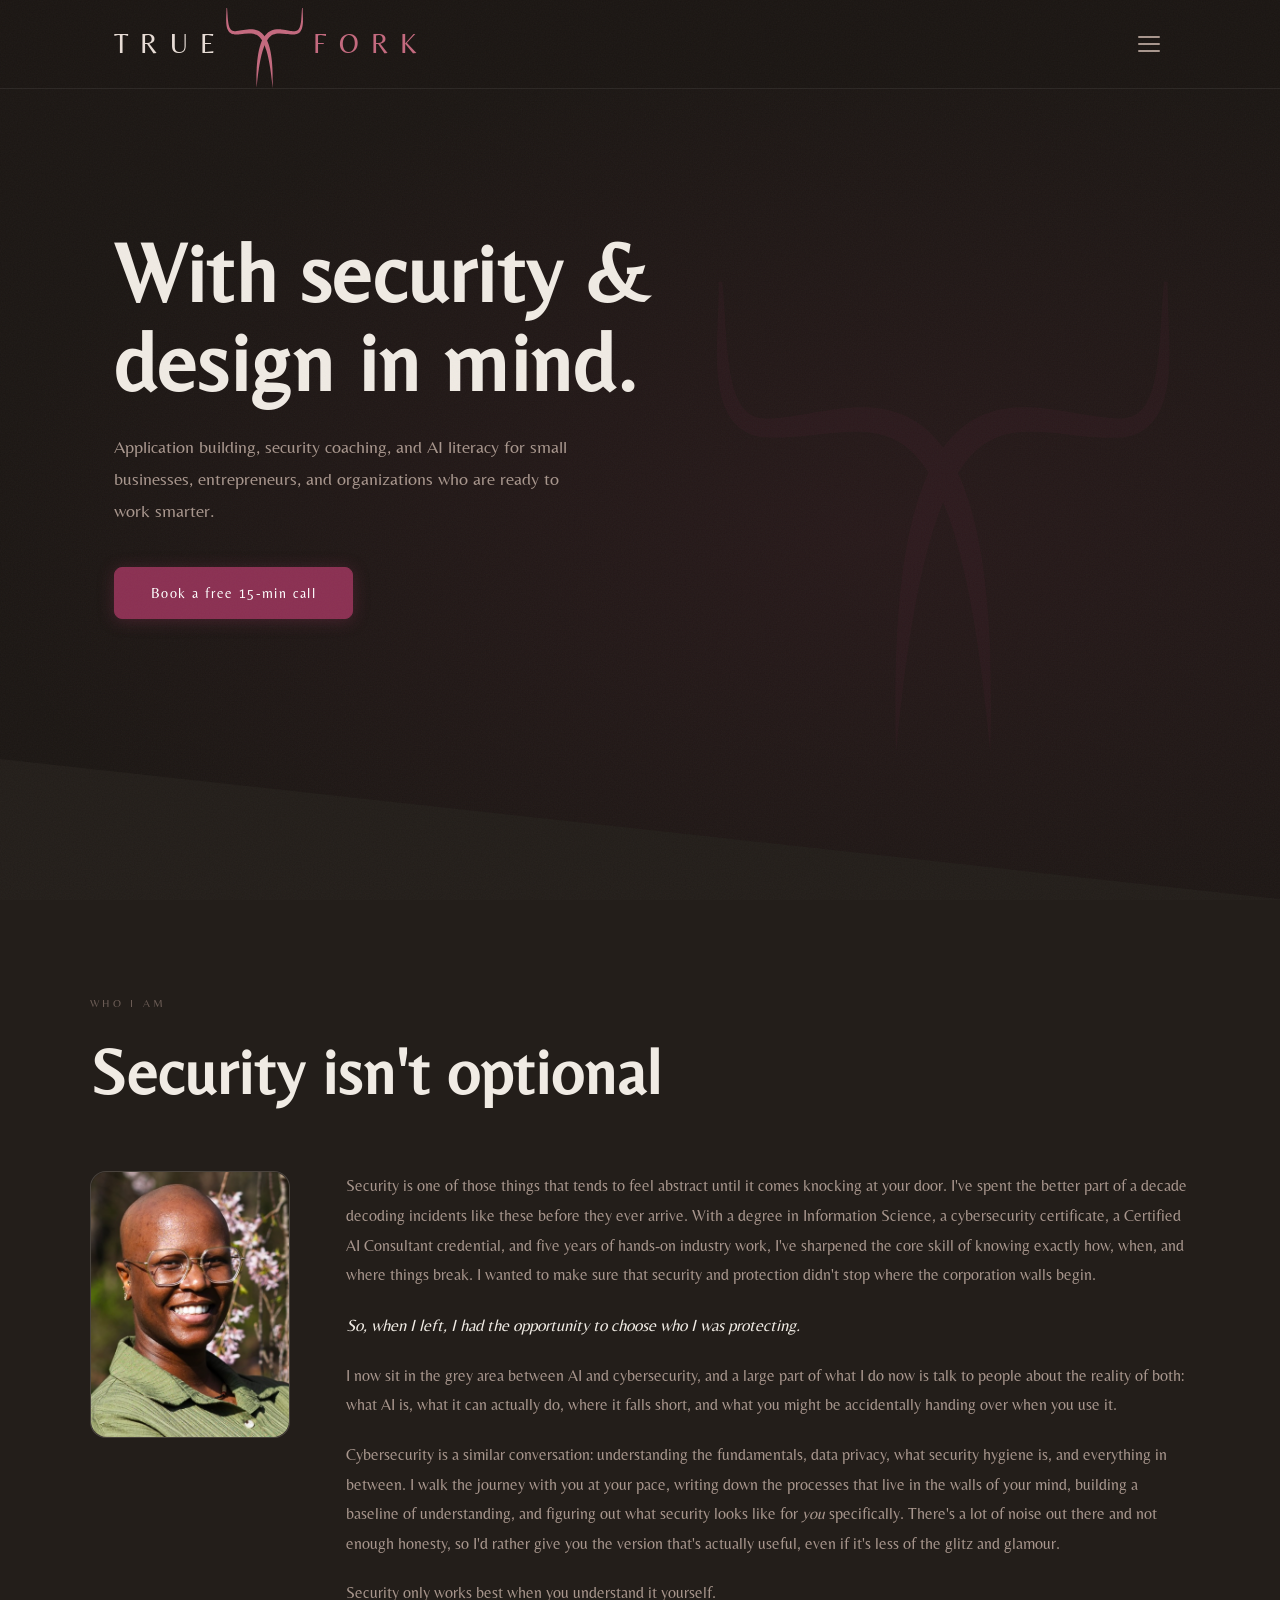
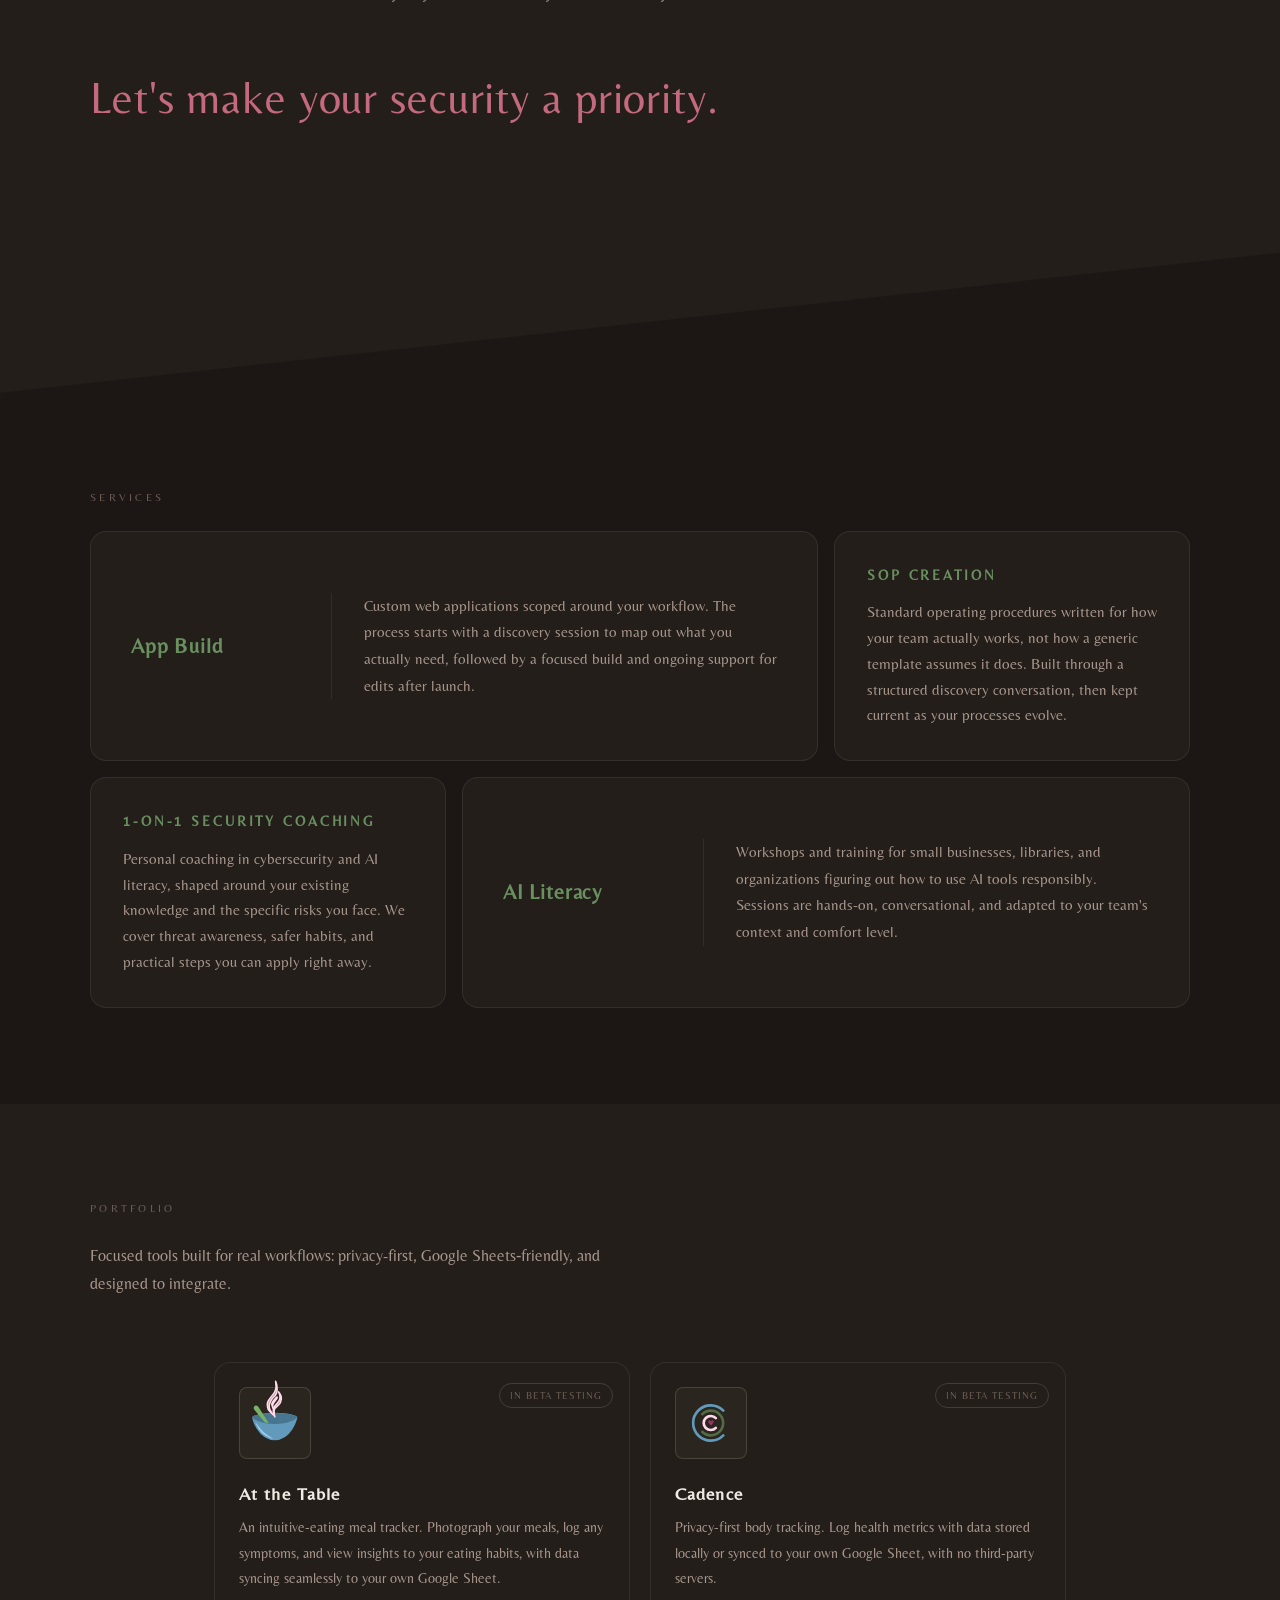
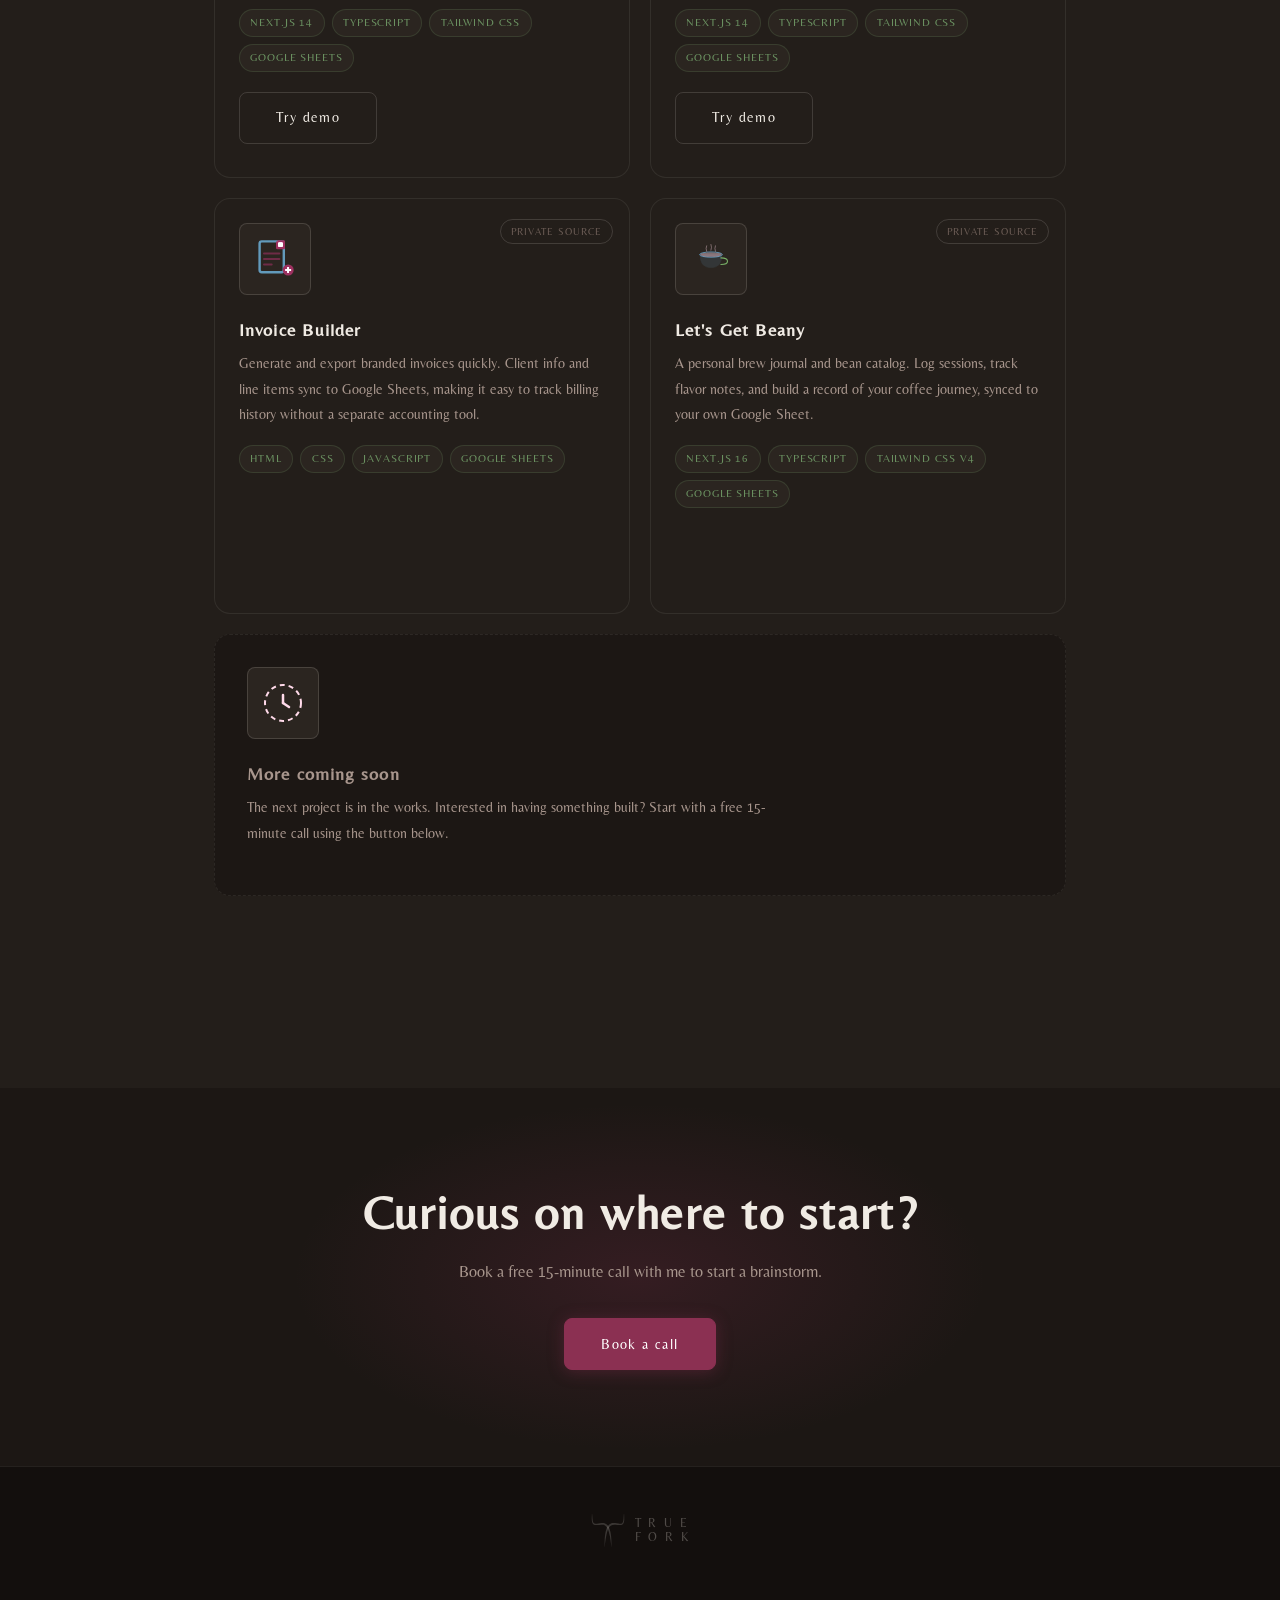
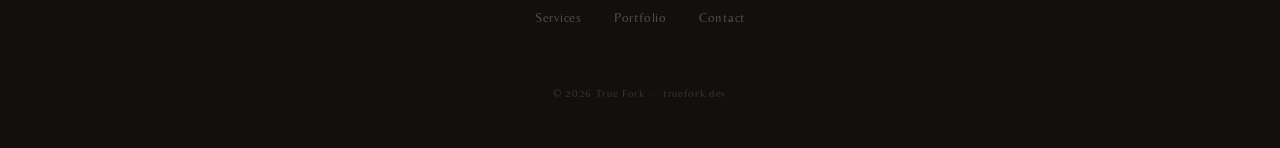
==== commit 1f2b2f92: "Deploying to main from @ theselfstudy/truefork-src@43c9ccd6cc04af98db8942f36140cbfc7e6aeeba 🚀" ====
--- a/index.html
+++ b/index.html
@@ -8,7 +8,7 @@
   <link rel="preconnect" href="https://fonts.googleapis.com">
   <link rel="preconnect" href="https://fonts.gstatic.com" crossorigin>
   <link href="https://fonts.googleapis.com/css2?family=Belleza&display=swap" rel="stylesheet">
-  <link rel="stylesheet" href="css/styles.css?v=3">
+  <link rel="stylesheet" href="css/styles.css?v=4">
 </head>
 <body>
 
--- a/css/styles.css
+++ b/css/styles.css
@@ -48,7 +48,7 @@
    ============================================================ */
 
 *, *::before, *::after { box-sizing: border-box; margin: 0; padding: 0; }
-html { scroll-behavior: smooth; }
+html { scroll-behavior: smooth; scroll-padding-top: 96px; }
 
 body {
   font-family: var(--font);
@@ -86,6 +86,7 @@
   backdrop-filter: blur(18px);
   -webkit-backdrop-filter: blur(18px);
   border-bottom: 1px solid var(--color-border);
+  will-change: transform;
 }
 
 nav {
@@ -95,9 +96,8 @@
   height: 88px;
   display: flex;
   align-items: center;
-  gap: 1.5rem;
+  justify-content: space-between;
   position: relative;
-  overflow: hidden;
 }
 
 /* ---- Logo ---- */
@@ -158,12 +158,9 @@
 /* ---- Nav links ---- */
 
 .nav-links {
-  /* Desktop: collapsed inline strip to the left of the hamburger */
   display: flex;
   flex-direction: row;
   gap: 2rem;
-  margin-left: auto;
-  margin-right: 1.25rem;
   max-width: 0;
   overflow: hidden;
   opacity: 0;
@@ -243,8 +240,6 @@
     flex-direction: column;
     gap: 0;
     max-width: none;
-    margin-left: 0;
-    margin-right: 0;
     opacity: 1;
     overflow: visible;
     white-space: normal;
@@ -258,8 +253,6 @@
 
   .nav-links.is-open { display: flex; }
 
-  .nav-toggle { margin-left: auto; }
-
   .nav-links a {
     display: block;
     padding: 0.875rem 1.5rem;
@@ -299,7 +292,6 @@
   position: relative;
   overflow: hidden;
   z-index: 1;
-  will-change: transform;
   background:
     radial-gradient(ellipse 70% 60% at 68% 55%, rgba(139, 48, 82, 0.1) 0%, transparent 100%),
     var(--color-bg);
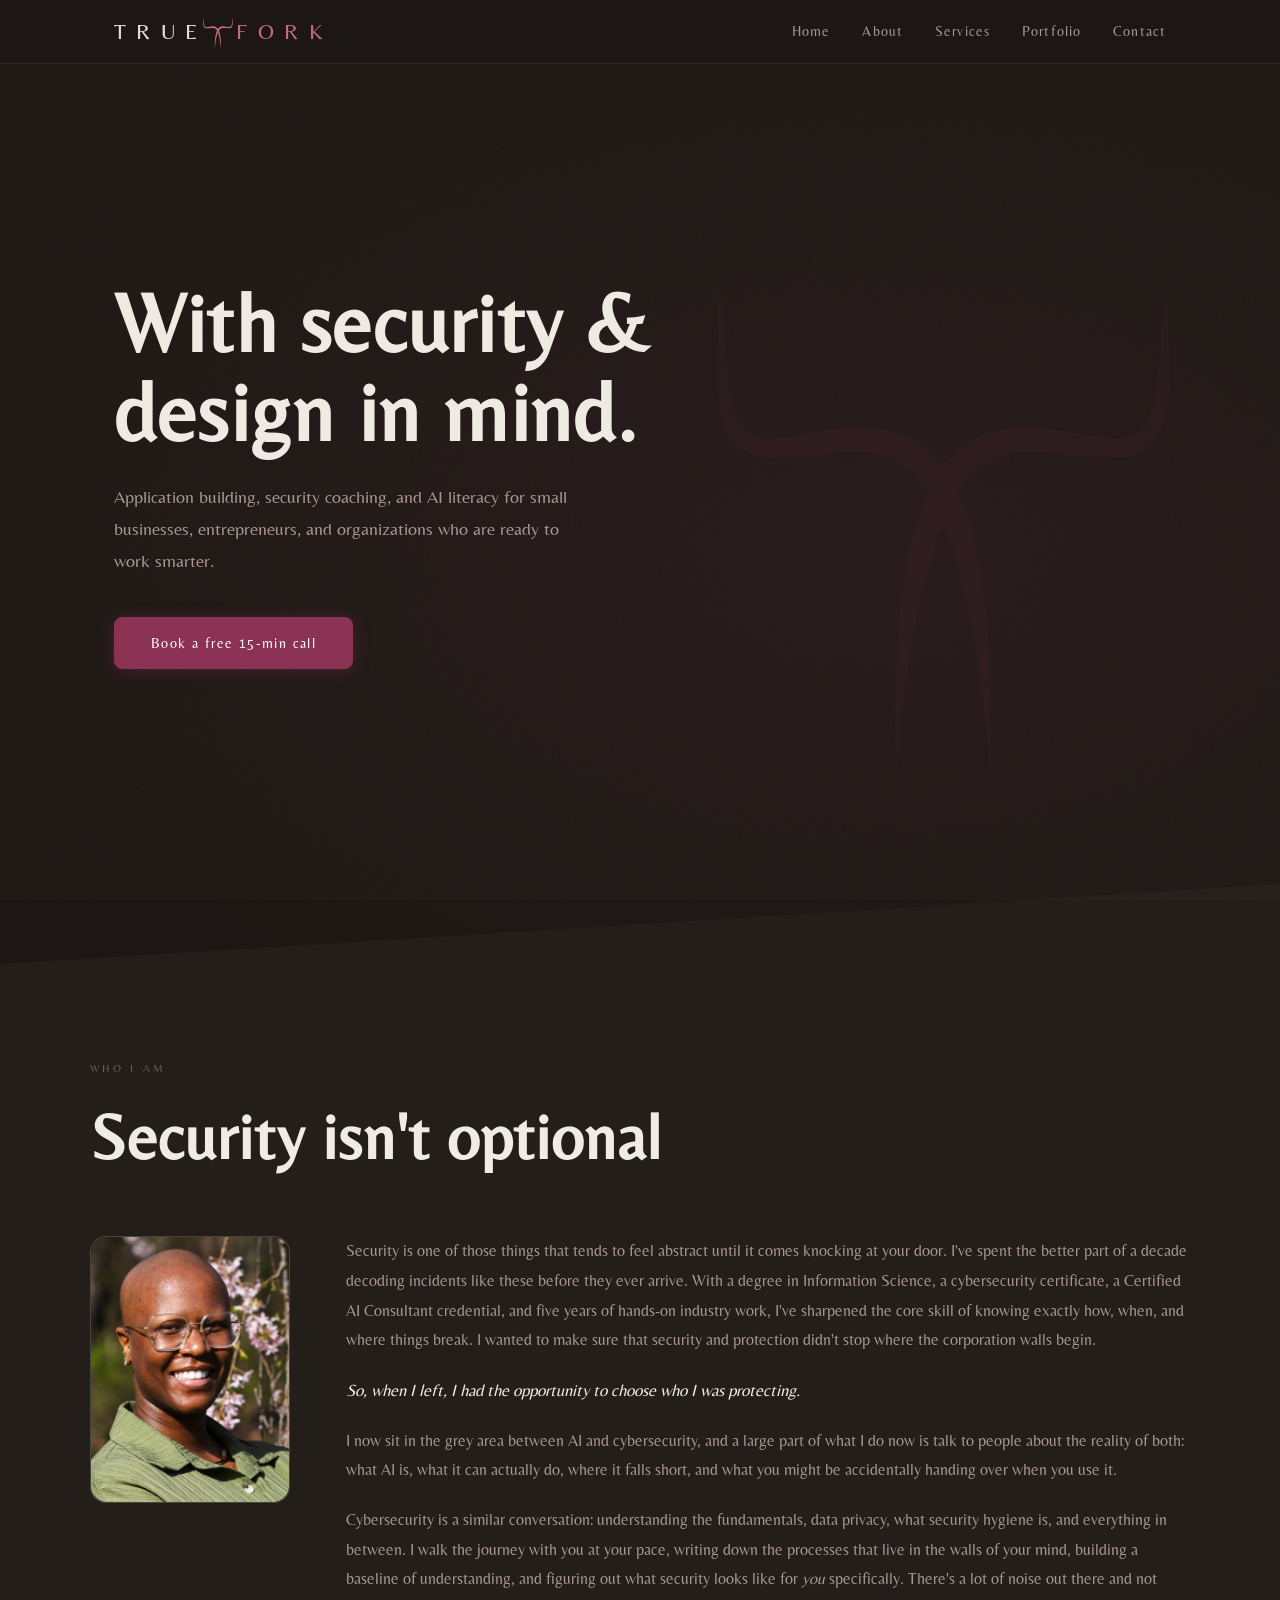
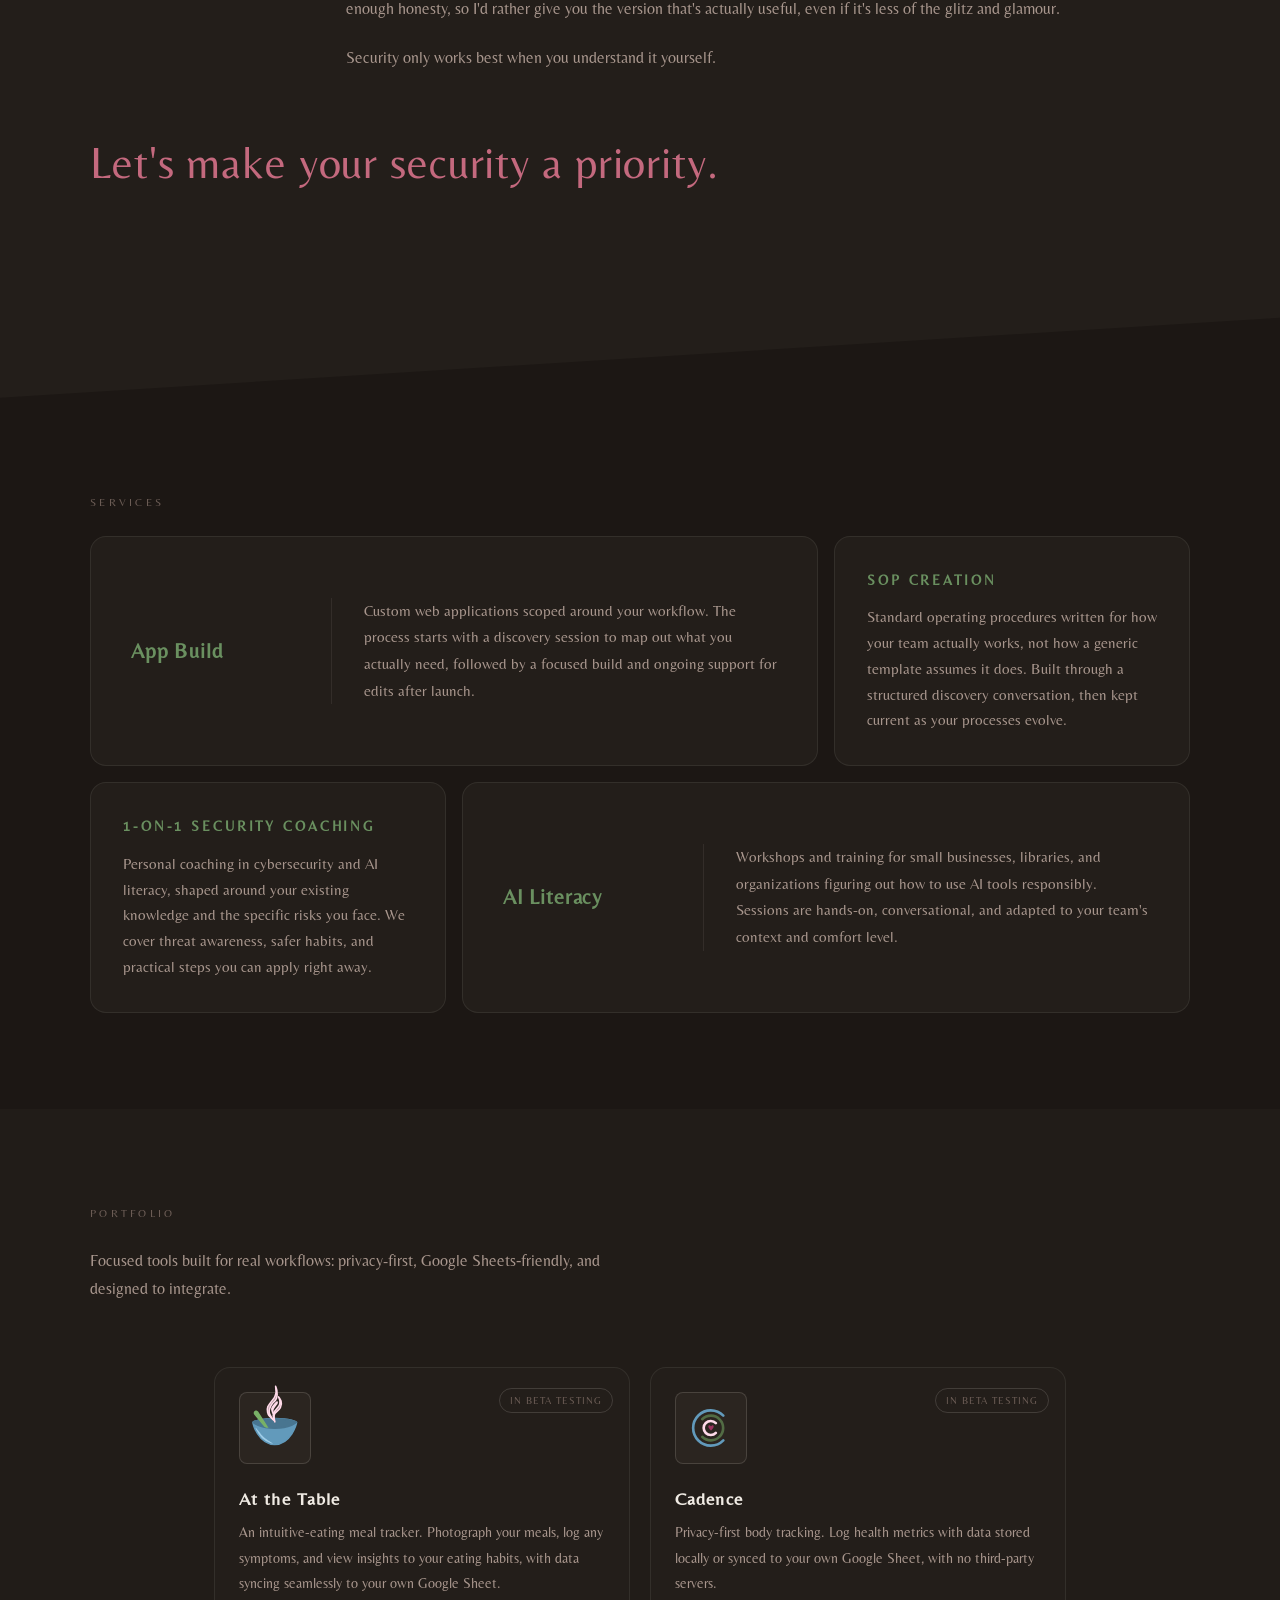
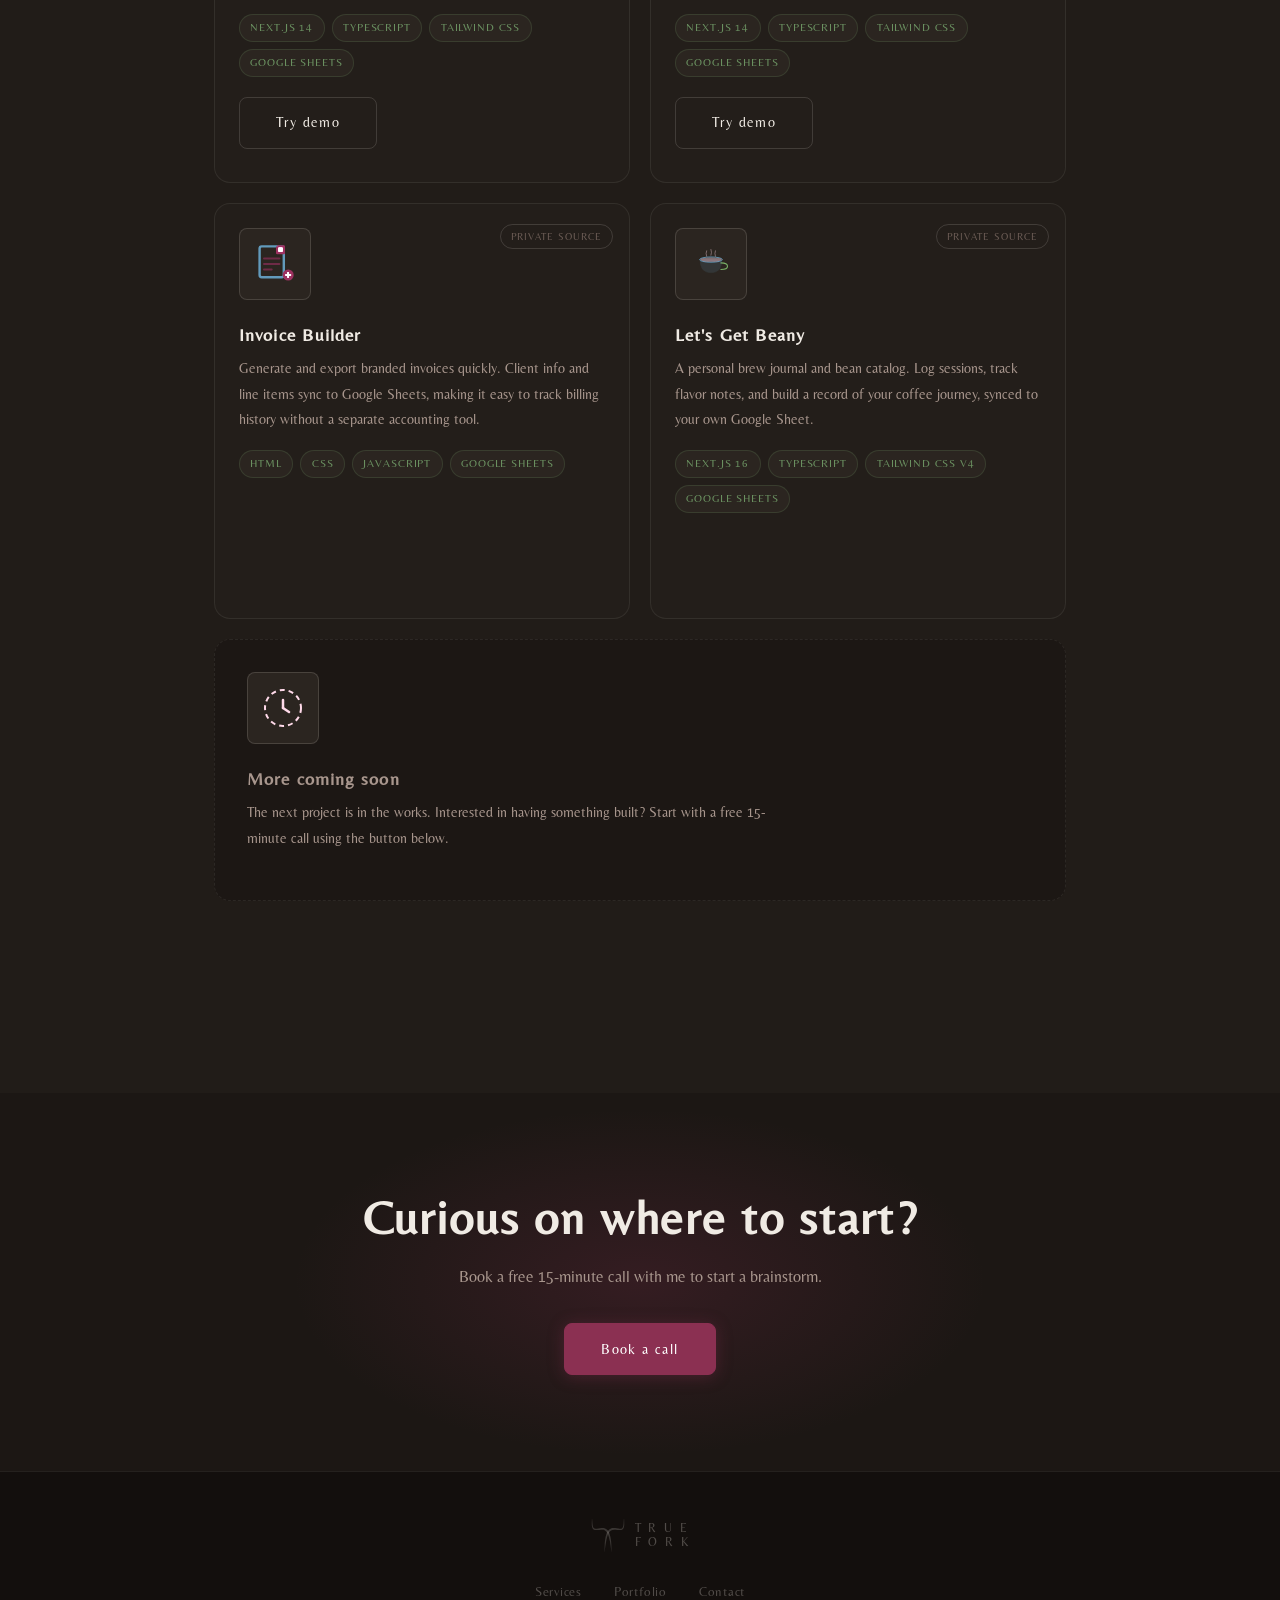
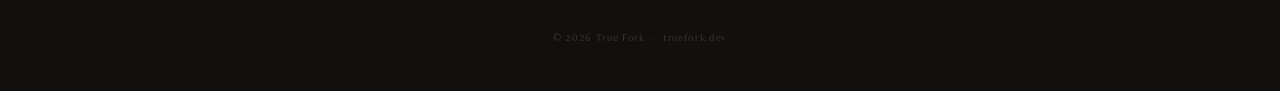
==== commit b7e250e2: "Deploying to main from @ theselfstudy/truefork-src@a706ba1035cbe34f0e0097b1da483b5680237436 🚀" ====
--- a/index.html
+++ b/index.html
@@ -2,15 +2,17 @@
 <html lang="en">
 <head>
   <meta charset="UTF-8">
-  <meta name="viewport" content="width=device-width, initial-scale=1.0">
+  <meta name="viewport" content="width=device-width, initial-scale=1.0, maximum-scale=1, user-scalable=no">
   <title>True Fork | With security &amp; design in mind.</title>
   <meta name="description" content="App development, SOP creation, security coaching, and AI literacy for small businesses, libraries, and organizations.">
   <link rel="preconnect" href="https://fonts.googleapis.com">
   <link rel="preconnect" href="https://fonts.gstatic.com" crossorigin>
   <link href="https://fonts.googleapis.com/css2?family=Belleza&display=swap" rel="stylesheet">
-  <link rel="stylesheet" href="css/styles.css?v=4">
+  <link rel="stylesheet" href="css/styles.css?v=2">
 </head>
 <body>
+
+  <div id="scroll-progress" aria-hidden="true"></div>
 
   <!-- ==================== HEADER ==================== -->
   <header>
--- a/css/styles.css
+++ b/css/styles.css
@@ -40,7 +40,7 @@
   --max-w:    1100px;
   --radius:   8px;
   --radius-lg: 16px;
-  --diag:     140px;
+  --diag:     80px;
 }
 
 /* ============================================================
@@ -48,7 +48,8 @@
    ============================================================ */
 
 *, *::before, *::after { box-sizing: border-box; margin: 0; padding: 0; }
-html { scroll-behavior: smooth; scroll-padding-top: 96px; }
+html, body { margin: 0; padding: 0; }
+html { scroll-behavior: smooth; scroll-padding-top: 72px; background: var(--color-bg); }
 
 body {
   font-family: var(--font);
@@ -56,6 +57,20 @@
   color: var(--color-text);
   line-height: 1.65;
   font-size: 1rem;
+  padding-top: 64px;
+}
+
+/* Scroll progress bar */
+#scroll-progress {
+  position: fixed;
+  top: 0;
+  left: 0;
+  width: 0%;
+  height: 2px;
+  background: linear-gradient(to right, var(--color-accent), var(--logo-fork));
+  z-index: 101;
+  opacity: 0.7;
+  transition: width 0.1s linear;
 }
 
 /* Grain texture overlay */
@@ -64,9 +79,9 @@
   position: fixed;
   inset: 0;
   z-index: 9998;
-  pointer-events: none;
   opacity: 0.038;
   background-image: url("data:image/svg+xml,%3Csvg xmlns=%22http://www.w3.org/2000/svg%22 width=%22300%22 height=%22300%22%3E%3Cfilter id=%22noise%22%3E%3CfeTurbulence type=%22fractalNoise%22 baseFrequency=%220.75%22 numOctaves=%224%22 stitchTiles=%22stitch%22/%3E%3C/filter%3E%3Crect width=%22300%22 height=%22300%22 filter=%22url(%23noise)%22/%3E%3C/svg%3E");
+  pointer-events: none;
 }
 
 img, svg { display: block; max-width: 100%; }
@@ -79,25 +94,24 @@
    ============================================================ */
 
 header {
-  position: sticky;
+  position: fixed;
   top: 0;
-  z-index: 100;
-  background: rgba(28, 23, 20, 0.97);
-  backdrop-filter: blur(18px);
-  -webkit-backdrop-filter: blur(18px);
+  left: 0;
+  right: 0;
+  height: 64px;
+  z-index: 9999;
+  background: #1c1714;
   border-bottom: 1px solid var(--color-border);
-  will-change: transform;
 }
 
 nav {
   max-width: var(--max-w);
   margin: 0 auto;
   padding: 0 1.5rem;
-  height: 88px;
+  height: 100%;
   display: flex;
   align-items: center;
   justify-content: space-between;
-  position: relative;
 }
 
 /* ---- Logo ---- */
@@ -112,14 +126,26 @@
 
 .logo-icon {
   width: auto;
-  height: 130px;
+  height: 50px;
   flex-shrink: 0;
   color: var(--logo-fork);
 }
 
-@media (max-width: 640px) {
-  .logo-icon { height: 78px; }
-  .logo-true, .logo-fork { font-size: 1.3rem; }
+.logo-true,
+.logo-fork {
+  line-height: 1;
+}
+
+.logo-true {
+  font-size: 1.4rem;
+  letter-spacing: 0.10em;
+  color: var(--logo-true);
+}
+
+.logo-fork {
+  font-size: 1.4rem;
+  letter-spacing: 0.10em;
+  color: var(--logo-fork);
 }
 
 @keyframes tine-reveal {
@@ -138,40 +164,12 @@
              calc(var(--draw-speed) * 0.35) backwards;
 }
 
-.logo-true,
-.logo-fork {
-  line-height: 1;
-}
-
-.logo-true {
-  font-size: 1.7rem;
-  letter-spacing: 0.10em;
-  color: var(--logo-true);
-}
-
-.logo-fork {
-  font-size: 1.7rem;
-  letter-spacing: 0.10em;
-  color: var(--logo-fork);
-}
-
-/* ---- Nav links ---- */
+/* ---- Nav links (desktop) ---- */
 
 .nav-links {
   display: flex;
-  flex-direction: row;
   gap: 2rem;
-  max-width: 0;
-  overflow: hidden;
-  opacity: 0;
-  white-space: nowrap;
-  transition: max-width 0.35s cubic-bezier(0.4, 0, 0.2, 1),
-              opacity 0.25s ease;
-}
-
-.nav-links.is-open {
-  max-width: 600px;
-  opacity: 1;
+  list-style: none;
 }
 
 .nav-links a {
@@ -180,37 +178,21 @@
   letter-spacing: 0.08em;
   color: var(--color-text-muted);
   transition: color 0.2s;
-  position: relative;
-  padding-bottom: 2px;
-}
-
-.nav-links a::after {
-  content: '';
-  position: absolute;
-  bottom: 0;
-  left: 0;
-  width: 0;
-  height: 1px;
-  background: var(--color-accent);
-  transition: width 0.25s ease;
-}
-
-.nav-links a:hover                       { color: var(--color-text); }
-.nav-links a:hover::after                { width: 100%; }
-.nav-links a[aria-current="page"]        { color: var(--color-text); }
-.nav-links a[aria-current="page"]::after { width: 100%; }
-
-/* ---- Hamburger (all sizes) ---- */
+}
+
+.nav-links a:hover { color: var(--color-text); }
+
+/* ---- Hamburger (mobile only) ---- */
 
 .nav-toggle {
-  display: flex;
+  display: none;
   flex-direction: column;
   justify-content: center;
   gap: 5px;
   padding: 4px;
-  flex-shrink: 0;
   width: 32px;
   height: 32px;
+  flex-shrink: 0;
 }
 
 .nav-toggle span {
@@ -219,65 +201,44 @@
   height: 2px;
   background: var(--color-text-muted);
   border-radius: 2px;
-  transition: transform 0.3s ease, opacity 0.3s ease;
-}
-
-.nav-toggle.is-open span:nth-child(1) { transform: translateY(7px)  rotate(45deg);  }
-.nav-toggle.is-open span:nth-child(2) { opacity: 0; transform: scaleX(0); }
+  transition: transform 0.25s ease, opacity 0.25s ease;
+}
+
+.nav-toggle.is-open span:nth-child(1) { transform: translateY(7px)  rotate(45deg); }
+.nav-toggle.is-open span:nth-child(2) { opacity: 0; }
 .nav-toggle.is-open span:nth-child(3) { transform: translateY(-7px) rotate(-45deg); }
 
-/* ---- Mobile: full-width dropdown ---- */
+/* ---- Mobile ---- */
 
 @media (max-width: 640px) {
-  nav { overflow: visible; }
+  .nav-toggle { display: flex; }
 
   .nav-links {
     display: none;
-    position: absolute;
-    top: 100%;
+    position: fixed;
+    top: 64px;
     left: 0;
     right: 0;
     flex-direction: column;
     gap: 0;
-    max-width: none;
-    opacity: 1;
-    overflow: visible;
-    white-space: normal;
-    background: rgba(28, 23, 20, 0.97);
-    backdrop-filter: blur(18px);
-    -webkit-backdrop-filter: blur(18px);
+    background: #1c1714;
     border-bottom: 1px solid var(--color-border);
-    padding: 0.5rem 0;
-    transition: none;
+    z-index: 9998;
   }
 
   .nav-links.is-open { display: flex; }
 
   .nav-links a {
     display: block;
-    padding: 0.875rem 1.5rem;
-  }
-}
-
-/* ---- Mobile nav backdrop ---- */
+    padding: 1rem 1.5rem;
+    border-top: 1px solid var(--color-border);
+  }
+}
+
+/* ---- Nav backdrop ---- */
 
 .nav-backdrop {
   display: none;
-  position: fixed;
-  inset: 0;
-  z-index: 50;
-  background: rgba(0, 0, 0, 0.45);
-  opacity: 0;
-  pointer-events: none;
-  transition: opacity 0.25s ease;
-}
-
-@media (max-width: 640px) {
-  .nav-backdrop { display: block; }
-  .nav-backdrop.is-visible {
-    opacity: 1;
-    pointer-events: auto;
-  }
 }
 
 /* ============================================================
@@ -285,7 +246,7 @@
    ============================================================ */
 
 .hero {
-  min-height: 90vh;
+  min-height: 100vh;
   display: flex;
   align-items: center;
   padding: 8rem 0 calc(var(--space-xl) + var(--diag) + 2rem);
@@ -295,7 +256,7 @@
   background:
     radial-gradient(ellipse 70% 60% at 68% 55%, rgba(139, 48, 82, 0.1) 0%, transparent 100%),
     var(--color-bg);
-  clip-path: polygon(0 0, 100% 0, 100% 100%, 0 calc(100% - var(--diag)));
+  clip-path: polygon(0 0, 100% 0, 100% calc(100% - var(--diag)), 0 100%);
 }
 
 .hero-content {
@@ -667,8 +628,8 @@
    ============================================================ */
 
 .portfolio {
-  background: var(--color-surface);
-  padding: var(--space-xl) 1.5rem var(--space-xl);
+  background: rgba(35, 30, 26, 0.75);
+  padding: var(--space-xl) 1.5rem;
 }
 
 .portfolio-inner {
